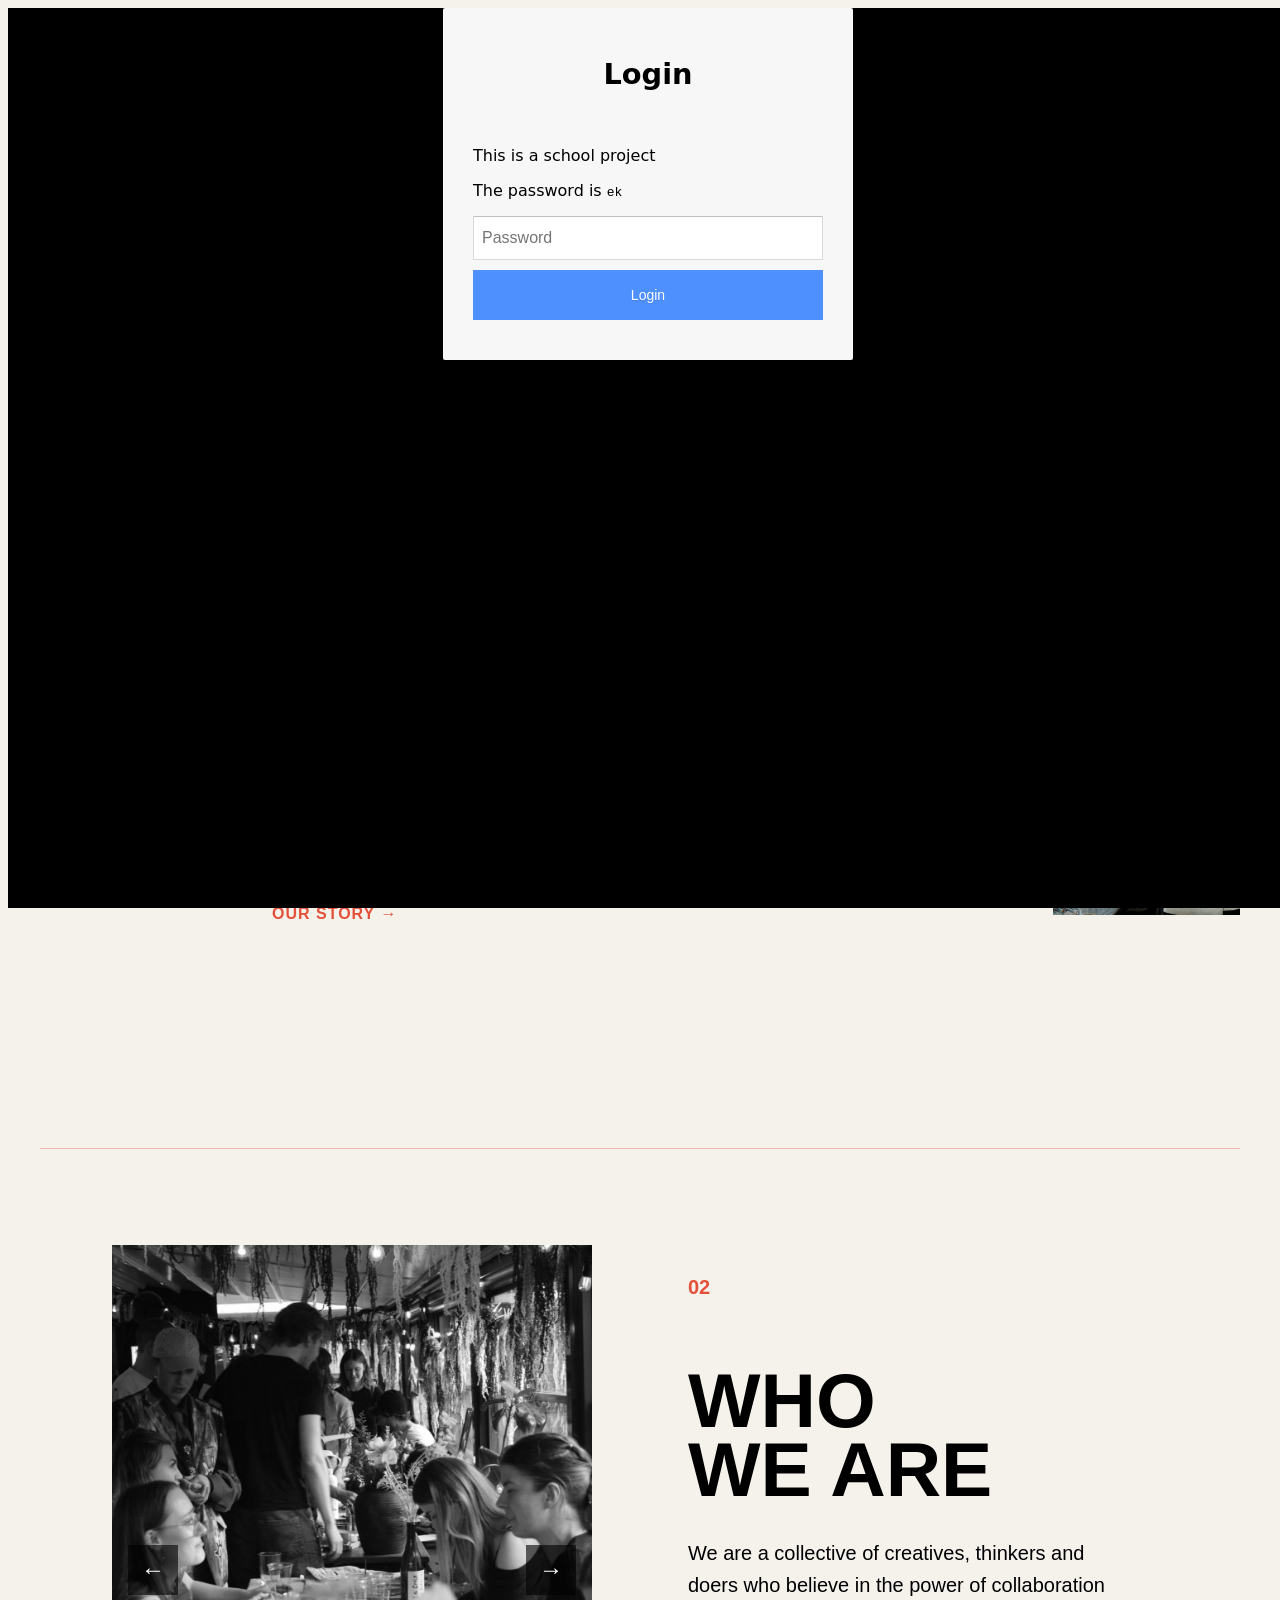
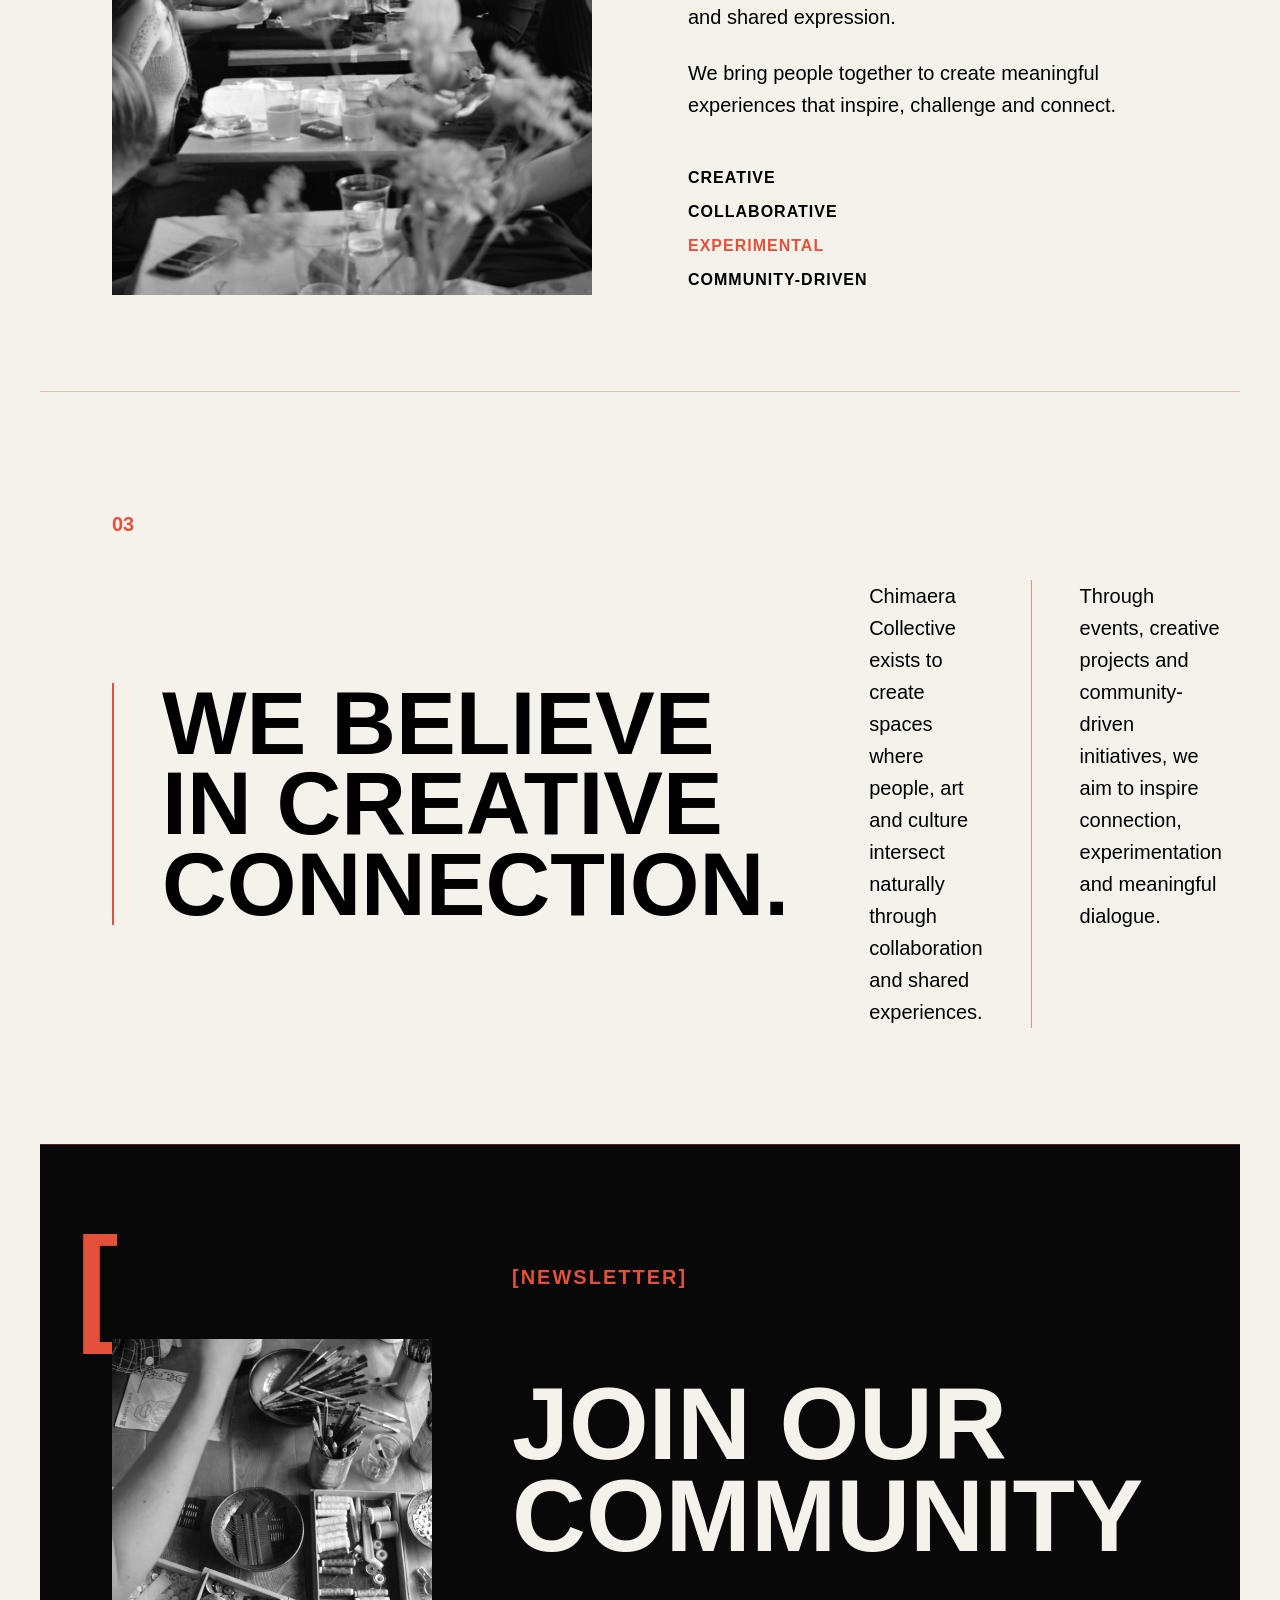
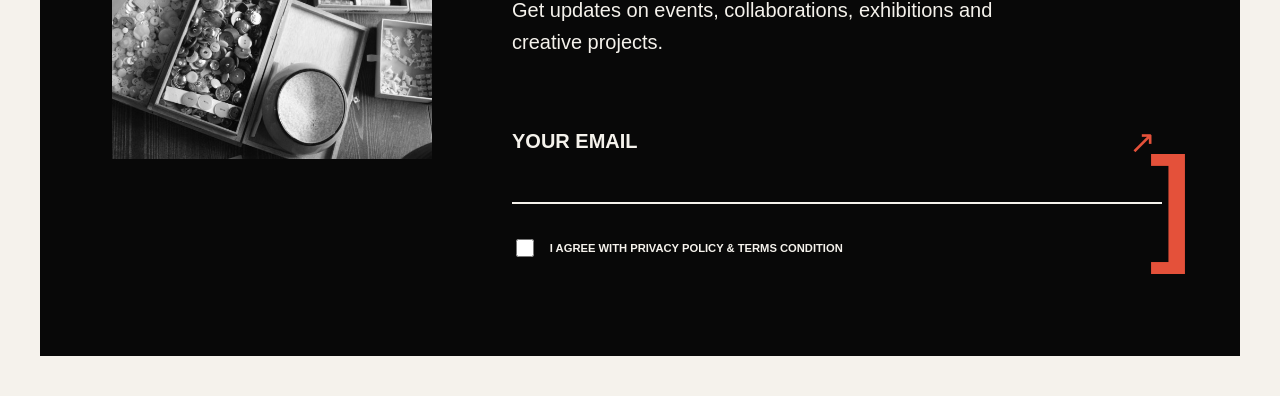
==== about.html @ 0afea66c "Upload 1 - fonts / images / stylingS" ====
<!DOCTYPE html>
<html lang="da">

<head>
    <meta charset="utf-8">
    <meta name="viewport" content="width=device-width, initial-scale=1.0">
    <meta name="robots" content="noindex, nofollow">

    <title>Om os | Chimaera</title>

    <link rel="stylesheet" href="styles/custom.css">
    <link rel="stylesheet" href="styles/about.css">

    <script src="javascript/login.js" defer></script>
    <script src="javascript/about.js" defer></script>
</head>

<body>

    <header class="site-header">
        <a href="index.html" class="site-header_logo">chimaera</a>

        <nav class="site-header_nav">
            <a href="index.html">Events</a>
            <a href="about.html" class="active">About</a>
            <a href="gallery.html">Gallery</a>
            <a href="contact.html">Contact</a>
        </nav>

        <a href="#community" class="site-header_button">Join us →</a>
    </header>

    <main>

        <section class="about-hero">

            <div class="about-hero_side-text">
                CHIMAERA COLLECTIVE
            </div>

            <div class="about-hero_content">

                <p class="section-number">01</p>

                <div class="about-hero_text">

                    <h1>
                        WE CREATE <br>
                        EXPERIENCES, <br>
                        <span>NOT JUST EVENTS.</span>
                    </h1>

                    <p>
                        Chimaera Collective is a Copenhagen-based creative collective exploring
                        the intersection of art, culture and community.
                    </p>

                    <a href="#story" class="about-hero_link">
                        OUR STORY <span>→</span>
                    </a>

                </div>

                <div class="about-hero_images">

                    <img src="images/Chimaera1.jpg" alt="Creative event" class="about-hero_main-img">

                    <img src="images/Chimaera3.jpg" alt="Event details" class="about-hero_small-img">

                </div>

            </div>

        </section>

        <section class="about-info">

            <div class="about-info_carousel-wrapper">

                <button class="carousel-btn prev">←</button>

                <div class="about-info_carousel">

                    <img src="images/Chimaera2.jpg" alt="Chimaera image">
                    <img src="images/Chimaera3.jpg" alt="Chimaera image">
                    <img src="images/Chimaera4.jpg" alt="Chimaera image">

                </div>

                <button class="carousel-btn next">→</button>

            </div>

            <div class="about-info_content">

                <p class="section-number">02</p>

                <h2>
                    WHO <br>
                    WE ARE
                </h2>

                <p>
                    We are a collective of creatives, thinkers and doers who believe in
                    the power of collaboration and shared expression.
                </p>

                <p>
                    We bring people together to create meaningful experiences that inspire,
                    challenge and connect.
                </p>

                <div class="about-info_keywords">
                    <span>CREATIVE</span>
                    <span>COLLABORATIVE</span>
                    <span class="keyword-red">EXPERIMENTAL</span>
                    <span>COMMUNITY-DRIVEN</span>
                </div>

            </div>

        </section>

        <section class="vision">

            <p class="section-number">03</p>

            <div class="vision_content">

                <h2>
                    WE BELIEVE <br>
                    IN CREATIVE <br>
                    CONNECTION.
                </h2>

                <div class="vision_text">

                    <p>
                        Chimaera Collective exists to create spaces where people, art and
                        culture intersect naturally through collaboration and shared
                        experiences.
                    </p>

                    <p>
                        Through events, creative projects and community-driven initiatives,
                        we aim to inspire connection, experimentation and meaningful dialogue.
                    </p>

                </div>

            </div>

        </section>

        <section class="community" id="community">

            <div class="community_bracket community_bracket-left">[</div>
            <div class="community_bracket community_bracket-right">]</div>

            <div class="community_image">
                <img src="images/Chimaera4.jpg" alt="Chimaera community event">
            </div>

            <div class="community_content">

                <p class="community_label">[NEWSLETTER]</p>

                <h2>
                    JOIN OUR <br>
                    COMMUNITY
                </h2>

                <p>
                    Get updates on events, collaborations, exhibitions and creative projects.
                </p>

                <form class="community_form">
                    <div class="community_input-row">
                        <label for="email">YOUR EMAIL</label>
                        <button type="submit">↗</button>
                    </div>

                    <input type="email" id="email" name="email">

                    <div class="community_checkbox">
                        <input type="checkbox" id="terms">
                        <label for="terms">
                            I agree with privacy policy & terms condition
                        </label>
                    </div>
                </form>

            </div>

        </section>

    </main>

</body>

</html>
---- styles/custom.css ----
:root {
  /* Background */
  --color-bg: #f5f2ec;

  /* Header / footer */
  --color-head-bg: #f5f2ec;

  /* Menu */
  --color-menu-bg: #000000;

  /* Link text */
  --color-link-bg: #000000;
  --color-link-hover: #e4513a;
  --color-link-active: #8c2f2f;

  /* Header font størrelser */
  --font-h1-size: 42px;
  --font-h2-size: 28px;
  --font-h3-size: 28px;

  /* Header font farver */
  --color-h1-bg: #000000;
  --color-h2-bg: #3858a4;
  --color-h3-bg: #e4513a;

  /* Text */
  --color-text: #000000;

  /* Text størrelse */
  --font-text-size: 20px;

  /* Fonts */
  --font-family-headings: "Montserrat", ui-sans-serif, sans-serif;
  --font-family-text: "Geist", ui-sans-serif, sans-serif;

  /* CTA */
  --color-cta1: #f5f2ec;
  --color-cta1-hover: #000000;
  --color-cta2: #e4513a;
  --color-cta2-hover: #8c2f2f;
}
---- styles/about.css ----
/* ========================= FARVER OG FONTE ========================= */

body {
  background: var(--color-bg);
  color: var(--color-text);
  font-family: var(--font-family-text);
}

main {
  padding: 2rem;
}

section {
  padding: 6rem 6%;
  border-top: 1px solid rgba(228, 81, 58, 0.35);
}

h1,
h2 {
  font-family: var(--font-family-headings);
  color: var(--color-h1-bg);
  line-height: 0.9;
}

p {
  font-size: var(--font-text-size);
  line-height: 1.6;
}

img {
  width: 100%;
  object-fit: cover;
  filter: grayscale(100%);
}

a {
  color: var(--color-link-bg);
  transition: 0.3s;
}

a:hover {
  color: var(--color-link-hover);
}

.section-number,
.keyword-red {
  color: var(--color-h3-bg);
  font-weight: 700;
}

/* ========================= HEADER / MENU ========================= */

.site-header {
  display: flex;
  justify-content: space-between;
  align-items: center;
  padding: 2rem 8%;
  background: var(--color-bg);
  font-family: var(--font-family-headings);
  text-transform: uppercase;
  font-size: 0.75rem;
  font-weight: 700;
  letter-spacing: 1px;
}

.site-header a {
  text-decoration: none;
}

.site-header_logo {
  font-size: 1.8rem;
  text-transform: lowercase;
  letter-spacing: -1px;
}

.site-header_nav {
  display: flex;
  gap: 3rem;
}

.site-header_nav .active {
  color: var(--color-h3-bg);
}

.site-header_button {
  border: 1px solid var(--color-text);
  padding: 0.8rem 1.4rem;
}

.site-header_button:hover {
  background: var(--color-text);
  color: var(--color-bg);
}

/* ========================= HERO SECTION  ========================= */

.about-hero {
  position: relative;
  min-height: 90vh;
  border-top: none;
  overflow: hidden;
}

.about-hero_content {
  display: grid;
  grid-template-columns: 80px 1fr 1.2fr;
  gap: 5rem;
  align-items: center;
}

.about-hero_side-text {
  position: absolute;
  left: -1.5rem;
  top: 50%;
  transform: rotate(-90deg);
  font-size: 0.7rem;
  letter-spacing: 3px;
  font-weight: 700;
}

.about-hero h1 {
  font-size: clamp(4rem, 8vw, 8rem);
  margin-bottom: 3rem;
}

.about-hero h1 span {
  font-family: serif;
  font-style: italic;
  font-weight: 400;
}

.about-hero_text p {
  max-width: 30ch;
  margin-bottom: 2rem;
}

.about-hero_link {
  color: var(--color-h3-bg);
  text-decoration: none;
  font-weight: 700;
  letter-spacing: 1px;
}

.about-hero_images {
  position: relative;
}

.about-hero_main-img {
  height: 550px;
}

.about-hero_small-img {
  position: absolute;
  left: -4rem;
  bottom: -4rem;
  width: 450px;
  height: 260px;
  border: 8px solid var(--color-bg);
  filter: none;
}

/* ========================= WHO WE ARE SECTION ========================= */

.about-info {
  display: grid;
  grid-template-columns: 1fr 1fr;
  gap: 6rem;
  align-items: center;
}

.about-info_carousel-wrapper {
  position: relative;
  overflow: hidden;
}

.about-info_carousel {
  display: flex;
  transition: transform 0.5s ease;
}

.about-info_carousel img {
  min-width: 100%;
  height: 650px;
  object-fit: cover;
}

.carousel-btn {
  position: absolute;
  top: 50%;
  transform: translateY(-50%);
  background: rgba(0, 0, 0, 0.6);
  color: white;
  border: none;
  width: 50px;
  height: 50px;
  cursor: pointer;
  font-size: 1.5rem;
  z-index: 10;
}

.prev {
  left: 1rem;
}

.next {
  right: 1rem;
}

.about-info h2 {
  font-size: clamp(3rem, 6vw, 6rem);
  margin-bottom: 2rem;
}

.about-info_content p {
  max-width: 40ch;
  margin-bottom: 1.5rem;
}

.about-info_keywords {
  display: flex;
  flex-direction: column;
  gap: 1rem;
  margin-top: 3rem;
  font-family: var(--font-family-headings);
  font-weight: 700;
  letter-spacing: 1px;
}

/* ========================= VISION SECTION ========================= */

.vision_content {
  display: grid;
  grid-template-columns: 1.1fr 1fr;
  gap: 5rem;
  align-items: center;
}

.vision h2 {
  font-size: clamp(4rem, 7vw, 7rem);
  border-left: 2px solid var(--color-h3-bg);
  padding-left: 3rem;
}

.vision_text {
  display: grid;
  grid-template-columns: 1fr 1fr;
  gap: 3rem;
}

.vision_text p {
  max-width: 28ch;
}

.vision_text p:last-child {
  border-left: 1px solid rgba(228, 81, 58, 0.6);
  padding-left: 3rem;
}

/* =========================  COMMUNITY SECTION ========================= */

.community {
  position: relative;
  display: grid;
  grid-template-columns: 320px 1fr;
  gap: 5rem;
  align-items: center;
  background: #080808;
  color: var(--color-bg);
}

.community h2,
.community p,
.community label {
  color: var(--color-bg);
}

.community_image img {
  height: 420px;
}

.community_label {
  color: var(--color-h3-bg) !important;
  font-family: var(--font-family-headings);
  font-weight: 700;
  letter-spacing: 2px;
  margin-bottom: 2rem;
}

.community h2 {
  font-size: clamp(4rem, 8vw, 8rem);
  margin-bottom: 2rem;
}

.community_content > p {
  max-width: 46ch;
  margin-bottom: 4rem;
}

.community_form {
  max-width: 650px;
}

.community_input-row {
  display: flex;
  justify-content: space-between;
  align-items: center;
  font-family: var(--font-family-headings);
  font-size: var(--font-text-size);
  font-weight: 700;
}

.community button {
  background: none;
  border: none;
  color: var(--color-h3-bg);
  font-size: 2rem;
  cursor: pointer;
}

.community input[type="email"] {
  width: 100%;
  padding: 0.8rem 0;
  margin-bottom: 2rem;
  background: transparent;
  border: none;
  border-bottom: 2px solid var(--color-bg);
  color: var(--color-bg);
}

.community_checkbox {
  display: flex;
  gap: 0.8rem;
  align-items: center;
  font-size: 0.7rem;
  font-weight: 700;
  text-transform: uppercase;
}

.community_checkbox input {
  width: 18px;
  height: 18px;
  accent-color: var(--color-h3-bg);
}

.community_bracket {
  position: absolute;
  color: var(--color-h3-bg);
  font-family: var(--font-family-headings);
  font-size: 8rem;
  font-weight: 700;
}

.community_bracket-left {
  left: 3%;
  top: 4rem;
}

.community_bracket-right {
  right: 4%;
  bottom: 5rem;
}
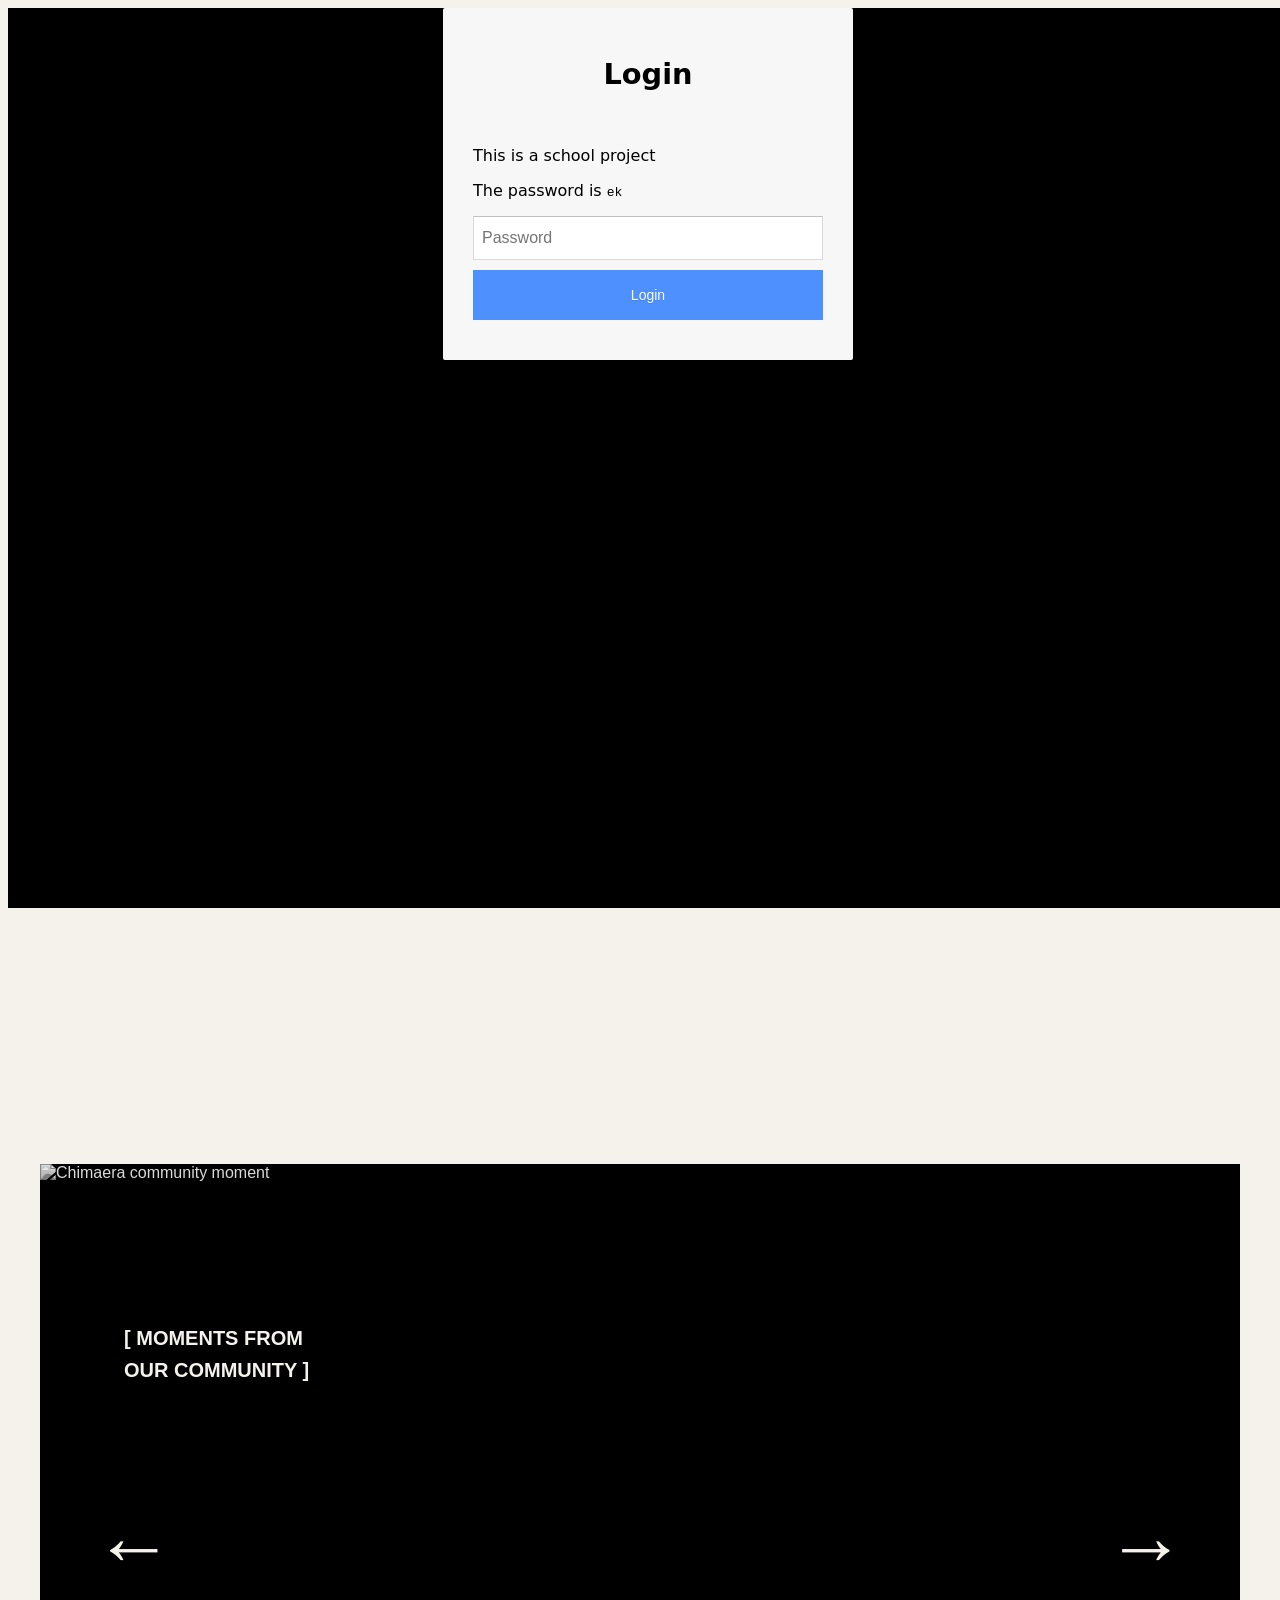
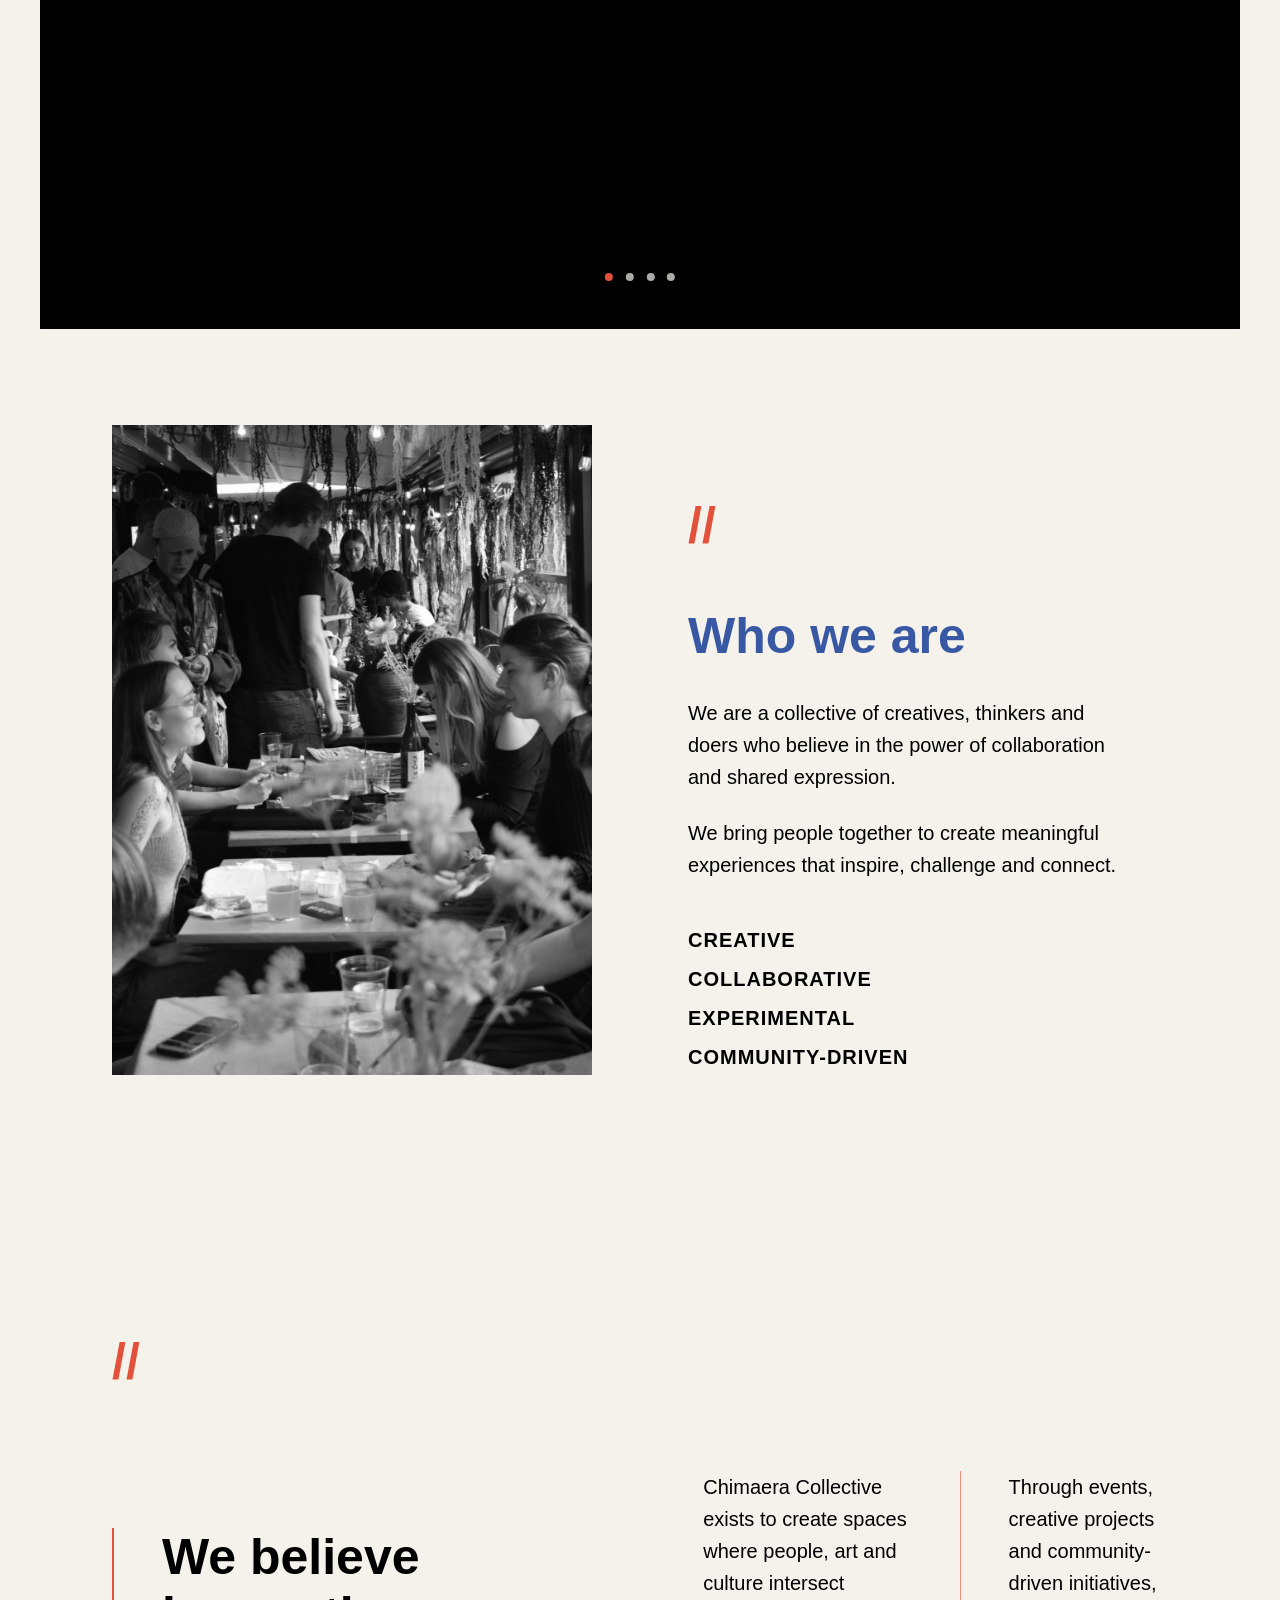
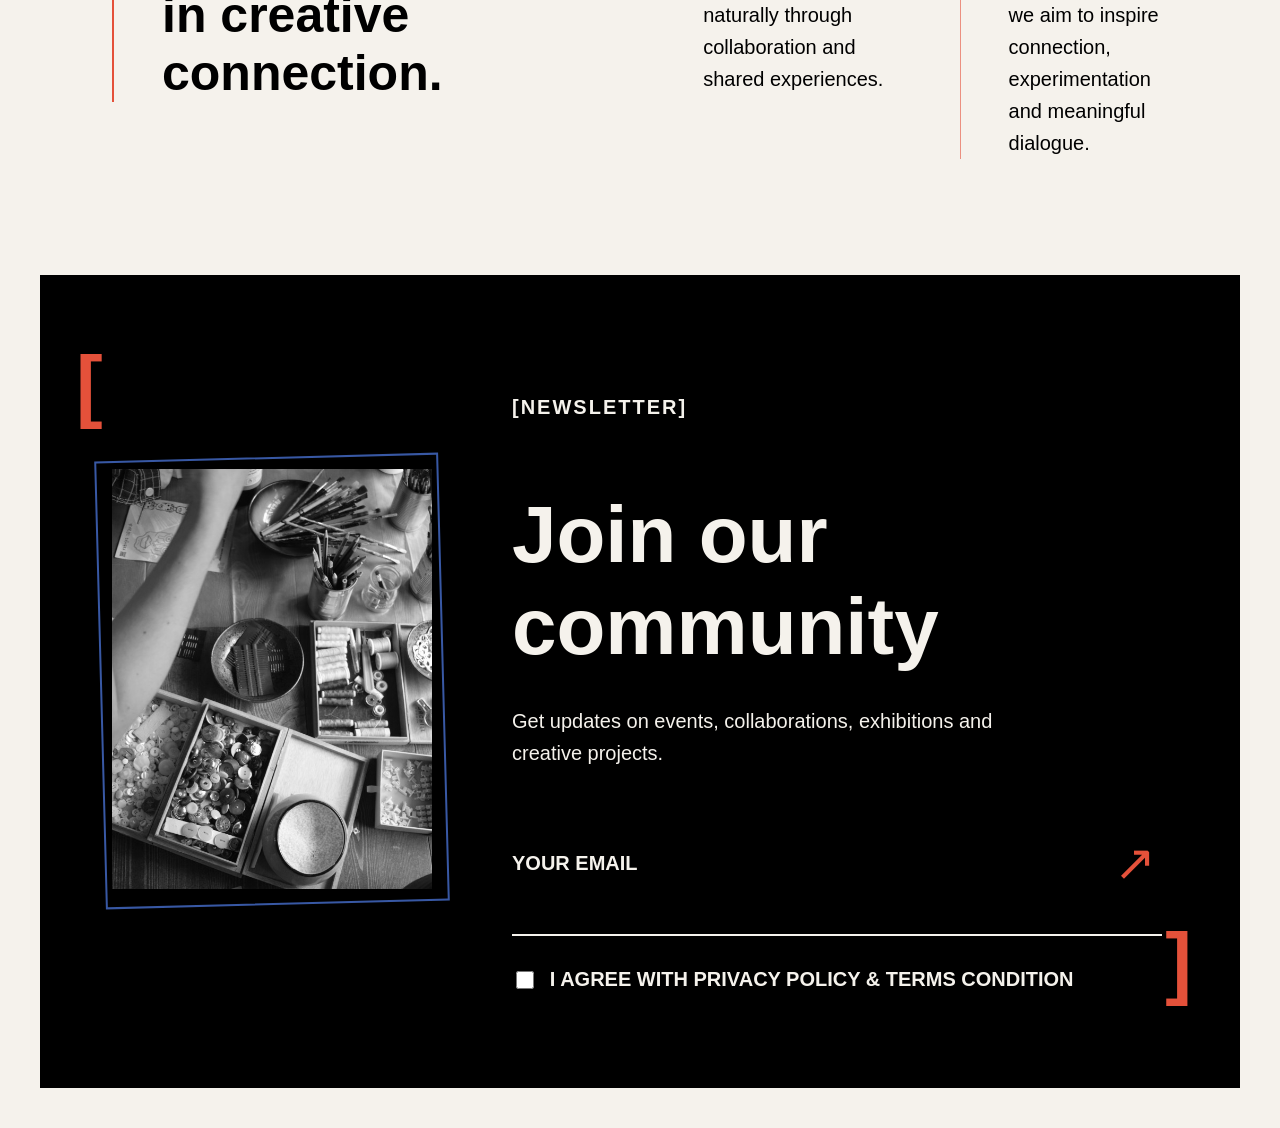
==== commit 4d7c7411: "Upload images and css" ====
--- a/about.html
+++ b/about.html
@@ -22,25 +22,20 @@
 
         <nav class="site-header_nav">
             <a href="index.html">Events</a>
-            <a href="about.html" class="active">About</a>
+            <a href="about.html">About</a>
             <a href="gallery.html">Gallery</a>
             <a href="contact.html">Contact</a>
         </nav>
 
-        <a href="#community" class="site-header_button">Join us →</a>
     </header>
 
     <main>
 
         <section class="about-hero">
 
-            <div class="about-hero_side-text">
-                CHIMAERA COLLECTIVE
-            </div>
-
             <div class="about-hero_content">
 
-                <p class="section-number">01</p>
+                <p class="section-symbol">//</p>
 
                 <div class="about-hero_text">
 
@@ -73,31 +68,55 @@
 
         </section>
 
+        <!-- FULL PAGE CAROUSEL -->
+
+        <section class="full-carousel">
+
+            <div class="full-carousel_text">
+                <p>[ MOMENTS FROM <br> OUR COMMUNITY ]</p>
+            </div>
+
+            <button class="carousel-btn prev">←</button>
+
+            <div class="full-carousel_track">
+
+                <img src="images/Chimaera5.jpg" alt="Chimaera community moment">
+
+                <img src="images/Chimaera6.jpg" alt="Chimaera community moment">
+
+                <img src="images/Chimaera7.jpg" alt="Chimaera community moment">
+
+                <img src="images/Chimaera8.jpg" alt="Chimaera community moment">
+
+            </div>
+
+            <button class="carousel-btn next">→</button>
+
+            <div class="carousel-dots">
+                <span class="active-dot"></span>
+                <span></span>
+                <span></span>
+                <span></span>
+            </div>
+
+        </section>
+
+        <!-- WHO WE ARE -->
+
         <section class="about-info">
 
-            <div class="about-info_carousel-wrapper">
-
-                <button class="carousel-btn prev">←</button>
-
-                <div class="about-info_carousel">
-
-                    <img src="images/Chimaera2.jpg" alt="Chimaera image">
-                    <img src="images/Chimaera3.jpg" alt="Chimaera image">
-                    <img src="images/Chimaera4.jpg" alt="Chimaera image">
-
-                </div>
-
-                <button class="carousel-btn next">→</button>
+            <div class="about-info_image">
+
+                <img src="images/Chimaera2.jpg" alt="Community dinner">
 
             </div>
 
             <div class="about-info_content">
 
-                <p class="section-number">02</p>
+                <p class="section-symbol">//</p>
 
                 <h2>
-                    WHO <br>
-                    WE ARE
+                    Who we are
                 </h2>
 
                 <p>
@@ -113,24 +132,23 @@
                 <div class="about-info_keywords">
                     <span>CREATIVE</span>
                     <span>COLLABORATIVE</span>
-                    <span class="keyword-red">EXPERIMENTAL</span>
+                    <span>EXPERIMENTAL</span>
                     <span>COMMUNITY-DRIVEN</span>
                 </div>
 
             </div>
 
         </section>
-
         <section class="vision">
 
-            <p class="section-number">03</p>
+            <p class="section-symbol">//</p>
 
             <div class="vision_content">
 
                 <h2>
-                    WE BELIEVE <br>
-                    IN CREATIVE <br>
-                    CONNECTION.
+                    We believe<br>
+                    in creative <br>
+                    connection.
                 </h2>
 
                 <div class="vision_text">
@@ -166,8 +184,8 @@
                 <p class="community_label">[NEWSLETTER]</p>
 
                 <h2>
-                    JOIN OUR <br>
-                    COMMUNITY
+                    Join our <br>
+                    community
                 </h2>
 
                 <p>
--- a/styles/custom.css
+++ b/styles/custom.css
@@ -14,9 +14,9 @@
   --color-link-active: #8c2f2f;
 
   /* Header font størrelser */
-  --font-h1-size: 42px;
-  --font-h2-size: 28px;
-  --font-h3-size: 28px;
+  --font-h1-size: 80px;
+  --font-h2-size: 50px;
+  --font-h3-size: 50px;
 
   /* Header font farver */
   --color-h1-bg: #000000;
--- a/styles/about.css
+++ b/styles/about.css
@@ -12,14 +12,21 @@
 
 section {
   padding: 6rem 6%;
-  border-top: 1px solid rgba(228, 81, 58, 0.35);
-}
-
-h1,
-h2 {
+  position: relative;
+  border-top: none;
+}
+
+h1 {
   font-family: var(--font-family-headings);
   color: var(--color-h1-bg);
   line-height: 0.9;
+  font-size: var(--font-h1-size);
+}
+
+h2 {
+  font-family: var(--font-family-headings);
+  color: var(--color-h1-bg);
+  font-size: var(--font-h2-size);
 }
 
 p {
@@ -42,10 +49,10 @@
   color: var(--color-link-hover);
 }
 
-.section-number,
-.keyword-red {
+.section-symbol {
   color: var(--color-h3-bg);
-  font-weight: 700;
+  font-weight: 800;
+  font-size: var(--font-h3-size);
 }
 
 /* ========================= HEADER / MENU ========================= */
@@ -58,7 +65,7 @@
   background: var(--color-bg);
   font-family: var(--font-family-headings);
   text-transform: uppercase;
-  font-size: 0.75rem;
+  font-size: var(--font-text-size);
   font-weight: 700;
   letter-spacing: 1px;
 }
@@ -68,7 +75,7 @@
 }
 
 .site-header_logo {
-  font-size: 1.8rem;
+  font-size: var(--font-h2-size);
   text-transform: lowercase;
   letter-spacing: -1px;
 }
@@ -76,15 +83,12 @@
 .site-header_nav {
   display: flex;
   gap: 3rem;
-}
-
-.site-header_nav .active {
-  color: var(--color-h3-bg);
 }
 
 .site-header_button {
   border: 1px solid var(--color-text);
   padding: 0.8rem 1.4rem;
+  transition: all 0.2s ease;
 }
 
 .site-header_button:hover {
@@ -92,13 +96,16 @@
   color: var(--color-bg);
 }
 
-/* ========================= HERO SECTION  ========================= */
+/* ========================= HERO SECTION ========================= */
 
 .about-hero {
   position: relative;
   min-height: 90vh;
-  border-top: none;
   overflow: hidden;
+}
+
+.about-hero::before {
+  display: none;
 }
 
 .about-hero_content {
@@ -108,18 +115,8 @@
   align-items: center;
 }
 
-.about-hero_side-text {
-  position: absolute;
-  left: -1.5rem;
-  top: 50%;
-  transform: rotate(-90deg);
-  font-size: 0.7rem;
-  letter-spacing: 3px;
-  font-weight: 700;
-}
-
 .about-hero h1 {
-  font-size: clamp(4rem, 8vw, 8rem);
+  font-size: var(--font-h1-size);
   margin-bottom: 3rem;
 }
 
@@ -139,6 +136,12 @@
   text-decoration: none;
   font-weight: 700;
   letter-spacing: 1px;
+  display: inline-block;
+  transition: all 0.2s ease;
+}
+
+.about-hero_link:hover {
+  color: var(--color-link-bg);
 }
 
 .about-hero_images {
@@ -159,6 +162,104 @@
   filter: none;
 }
 
+.about-hero_images::after {
+  content: "";
+  position: absolute;
+  inset: -12px;
+  border: 2px solid var(--color-h2-bg);
+  transform: rotate(-1.5deg);
+  pointer-events: none;
+  z-index: 10;
+}
+
+/* ========================= FULL PAGE CAROUSEL ========================= */
+
+.full-carousel {
+  position: relative;
+  height: 85vh;
+  padding: 0;
+  overflow: hidden;
+  background: var(--color-link-bg);
+  color: var(--color-bg);
+}
+
+.full-carousel::before {
+  display: none;
+}
+
+.full-carousel_track {
+  display: flex;
+  height: 100%;
+  transition: transform 0.6s ease;
+}
+
+.full-carousel_track img {
+  min-width: 100%;
+  height: 100%;
+  object-fit: cover;
+  filter: grayscale(100%) brightness(0.85) contrast(1.15);
+}
+
+.full-carousel_text {
+  position: absolute;
+  top: 18%;
+  left: 7%;
+  z-index: 5;
+  font-family: var(--font-family-headings);
+  font-size: var(--font-h2-size);
+  font-weight: 700;
+  line-height: 1.5;
+  color: var(--color-bg);
+}
+
+.carousel-btn {
+  position: absolute;
+  top: 50%;
+  transform: translateY(-50%);
+  background: transparent;
+  color: var(--color-bg);
+  border: none;
+  cursor: pointer;
+  font-size: var(--font-h1-size);
+  z-index: 10;
+  transition: transform 0.2s ease;
+}
+
+.carousel-btn:hover {
+  transform: translateY(-50%) scale(1.1);
+}
+
+.prev {
+  left: 3rem;
+}
+
+.next {
+  right: 3rem;
+}
+
+.carousel-dots {
+  position: absolute;
+  bottom: 3rem;
+  left: 50%;
+  transform: translateX(-50%);
+  display: flex;
+  gap: 0.8rem;
+  z-index: 10;
+}
+
+.carousel-dots span {
+  width: 8px;
+  height: 8px;
+  border-radius: 50%;
+  background: var(--color-bg);
+  opacity: 0.7;
+}
+
+.carousel-dots .active-dot {
+  background: var(--color-h3-bg);
+  opacity: 1;
+}
+
 /* ========================= WHO WE ARE SECTION ========================= */
 
 .about-info {
@@ -168,46 +269,18 @@
   align-items: center;
 }
 
-.about-info_carousel-wrapper {
-  position: relative;
-  overflow: hidden;
-}
-
-.about-info_carousel {
-  display: flex;
-  transition: transform 0.5s ease;
-}
-
-.about-info_carousel img {
-  min-width: 100%;
+.about-info_image {
+  position: relative;
+}
+
+.about-info_image img {
   height: 650px;
   object-fit: cover;
 }
 
-.carousel-btn {
-  position: absolute;
-  top: 50%;
-  transform: translateY(-50%);
-  background: rgba(0, 0, 0, 0.6);
-  color: white;
-  border: none;
-  width: 50px;
-  height: 50px;
-  cursor: pointer;
-  font-size: 1.5rem;
-  z-index: 10;
-}
-
-.prev {
-  left: 1rem;
-}
-
-.next {
-  right: 1rem;
-}
-
 .about-info h2 {
-  font-size: clamp(3rem, 6vw, 6rem);
+  font-size: var(--font-h2-size);
+  color: var(--color-h2-bg);
   margin-bottom: 2rem;
 }
 
@@ -222,6 +295,7 @@
   gap: 1rem;
   margin-top: 3rem;
   font-family: var(--font-family-headings);
+  font-size: var(--font-text-size);
   font-weight: 700;
   letter-spacing: 1px;
 }
@@ -236,7 +310,7 @@
 }
 
 .vision h2 {
-  font-size: clamp(4rem, 7vw, 7rem);
+  font-size: var(--font-h2-size);
   border-left: 2px solid var(--color-h3-bg);
   padding-left: 3rem;
 }
@@ -256,7 +330,7 @@
   padding-left: 3rem;
 }
 
-/* =========================  COMMUNITY SECTION ========================= */
+/* ========================= COMMUNITY SECTION ========================= */
 
 .community {
   position: relative;
@@ -264,7 +338,7 @@
   grid-template-columns: 320px 1fr;
   gap: 5rem;
   align-items: center;
-  background: #080808;
+  background: var(--color-link-bg);
   color: var(--color-bg);
 }
 
@@ -274,20 +348,35 @@
   color: var(--color-bg);
 }
 
+.community_image {
+  position: relative;
+}
+
 .community_image img {
   height: 420px;
 }
 
+.community_image::after {
+  content: "";
+  position: absolute;
+  inset: -12px;
+  border: 2px solid var(--color-h2-bg);
+  transform: rotate(-1.5deg);
+  pointer-events: none;
+  z-index: 10;
+}
+
 .community_label {
-  color: var(--color-h3-bg) !important;
-  font-family: var(--font-family-headings);
+  color: var(--color-h3-bg);
+  font-family: var(--font-family-headings);
+  font-size: var(--font-text-size);
   font-weight: 700;
   letter-spacing: 2px;
   margin-bottom: 2rem;
 }
 
 .community h2 {
-  font-size: clamp(4rem, 8vw, 8rem);
+  font-size: var(--font-h1-size);
   margin-bottom: 2rem;
 }
 
@@ -313,7 +402,7 @@
   background: none;
   border: none;
   color: var(--color-h3-bg);
-  font-size: 2rem;
+  font-size: var(--font-h2-size);
   cursor: pointer;
 }
 
@@ -331,7 +420,7 @@
   display: flex;
   gap: 0.8rem;
   align-items: center;
-  font-size: 0.7rem;
+  font-size: var(--font-text-size);
   font-weight: 700;
   text-transform: uppercase;
 }
@@ -346,7 +435,7 @@
   position: absolute;
   color: var(--color-h3-bg);
   font-family: var(--font-family-headings);
-  font-size: 8rem;
+  font-size: var(--font-h1-size);
   font-weight: 700;
 }
 
@@ -359,3 +448,42 @@
   right: 4%;
   bottom: 5rem;
 }
+
+/* ========================= PAINT STROKE DIVIDERS ========================= */
+/*
+section::before {
+  content: "";
+  position: absolute;
+  top: 0;
+  left: 6%;
+  width: 88%;
+  height: 14px;
+
+  background: linear-gradient(
+    90deg,
+    transparent 0%,
+    rgba(228, 81, 58, 0.7) 10%,
+    rgba(228, 81, 58, 1) 30%,
+    rgba(228, 81, 58, 0.8) 55%,
+    rgba(228, 81, 58, 0.4) 80%,
+    transparent 100%
+  );
+
+  filter: blur(1px);
+  opacity: 0.45;
+
+  clip-path: polygon(
+    0% 45%,
+    8% 30%,
+    18% 55%,
+    30% 35%,
+    42% 60%,
+    55% 40%,
+    68% 58%,
+    82% 35%,
+    100% 50%,
+    100% 70%,
+    0% 75%
+  );
+}
+*/
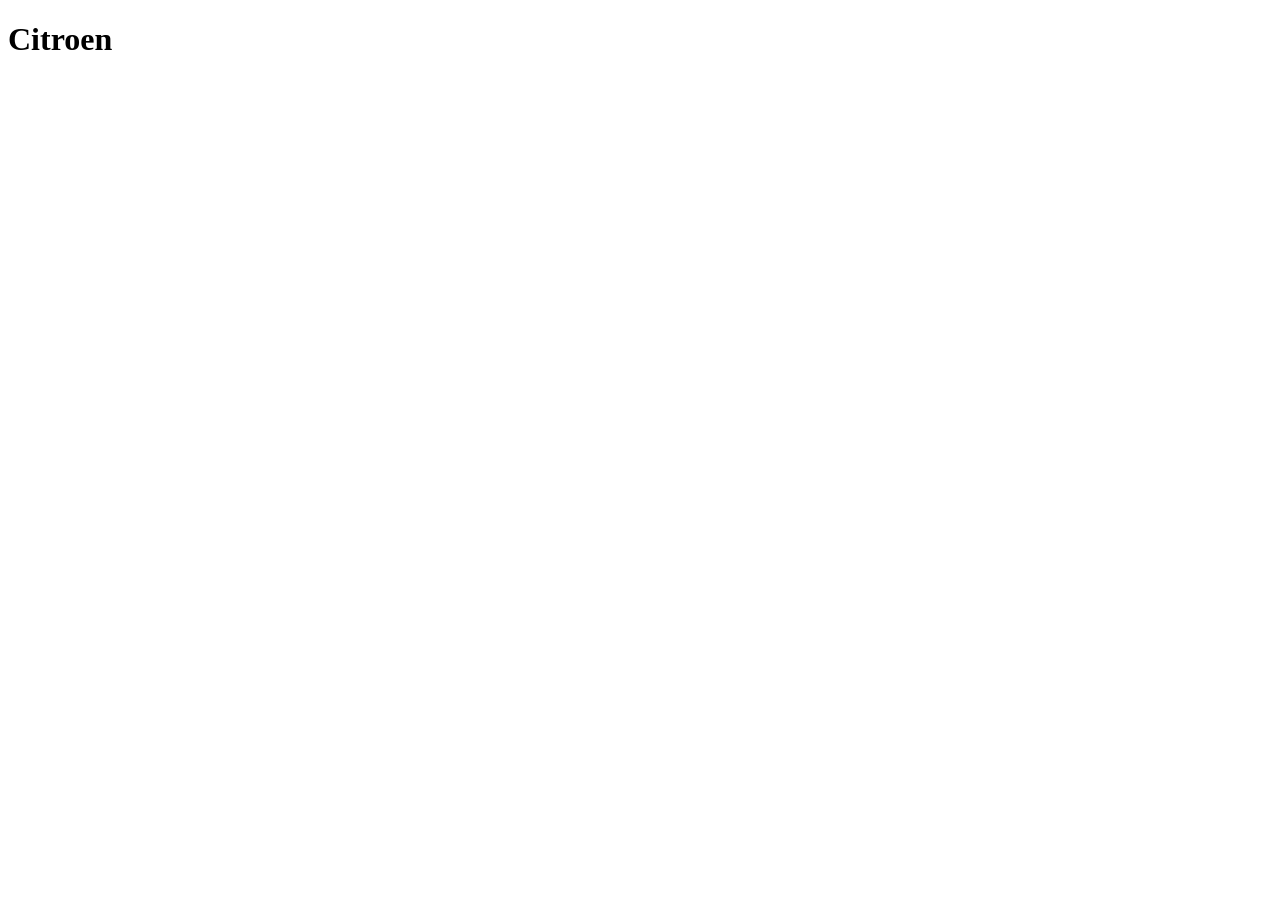
==== commit cf1a22cd: "Add initial project files including HTML structure, CSS styles, and JavaScript for login functionali" ====
--- a/about.html
+++ b/about.html
@@ -4,216 +4,15 @@
 <head>
     <meta charset="utf-8">
     <meta name="viewport" content="width=device-width, initial-scale=1.0">
-    <meta name="robots" content="noindex, nofollow">
+    <title></title>
 
-    <title>Om os | Chimaera</title>
 
-    <link rel="stylesheet" href="styles/custom.css">
-    <link rel="stylesheet" href="styles/about.css">
-
-    <script src="javascript/login.js" defer></script>
-    <script src="javascript/about.js" defer></script>
 </head>
 
 <body>
+    <h1>Citroen</h1>
 
-    <header class="site-header">
-        <a href="index.html" class="site-header_logo">chimaera</a>
-
-        <nav class="site-header_nav">
-            <a href="index.html">Events</a>
-            <a href="about.html">About</a>
-            <a href="gallery.html">Gallery</a>
-            <a href="contact.html">Contact</a>
-        </nav>
-
-    </header>
-
-    <main>
-
-        <section class="about-hero">
-
-            <div class="about-hero_content">
-
-                <p class="section-symbol">//</p>
-
-                <div class="about-hero_text">
-
-                    <h1>
-                        WE CREATE <br>
-                        EXPERIENCES, <br>
-                        <span>NOT JUST EVENTS.</span>
-                    </h1>
-
-                    <p>
-                        Chimaera Collective is a Copenhagen-based creative collective exploring
-                        the intersection of art, culture and community.
-                    </p>
-
-                    <a href="#story" class="about-hero_link">
-                        OUR STORY <span>→</span>
-                    </a>
-
-                </div>
-
-                <div class="about-hero_images">
-
-                    <img src="images/Chimaera1.jpg" alt="Creative event" class="about-hero_main-img">
-
-                    <img src="images/Chimaera3.jpg" alt="Event details" class="about-hero_small-img">
-
-                </div>
-
-            </div>
-
-        </section>
-
-        <!-- FULL PAGE CAROUSEL -->
-
-        <section class="full-carousel">
-
-            <div class="full-carousel_text">
-                <p>[ MOMENTS FROM <br> OUR COMMUNITY ]</p>
-            </div>
-
-            <button class="carousel-btn prev">←</button>
-
-            <div class="full-carousel_track">
-
-                <img src="images/Chimaera5.jpg" alt="Chimaera community moment">
-
-                <img src="images/Chimaera6.jpg" alt="Chimaera community moment">
-
-                <img src="images/Chimaera7.jpg" alt="Chimaera community moment">
-
-                <img src="images/Chimaera8.jpg" alt="Chimaera community moment">
-
-            </div>
-
-            <button class="carousel-btn next">→</button>
-
-            <div class="carousel-dots">
-                <span class="active-dot"></span>
-                <span></span>
-                <span></span>
-                <span></span>
-            </div>
-
-        </section>
-
-        <!-- WHO WE ARE -->
-
-        <section class="about-info">
-
-            <div class="about-info_image">
-
-                <img src="images/Chimaera2.jpg" alt="Community dinner">
-
-            </div>
-
-            <div class="about-info_content">
-
-                <p class="section-symbol">//</p>
-
-                <h2>
-                    Who we are
-                </h2>
-
-                <p>
-                    We are a collective of creatives, thinkers and doers who believe in
-                    the power of collaboration and shared expression.
-                </p>
-
-                <p>
-                    We bring people together to create meaningful experiences that inspire,
-                    challenge and connect.
-                </p>
-
-                <div class="about-info_keywords">
-                    <span>CREATIVE</span>
-                    <span>COLLABORATIVE</span>
-                    <span>EXPERIMENTAL</span>
-                    <span>COMMUNITY-DRIVEN</span>
-                </div>
-
-            </div>
-
-        </section>
-        <section class="vision">
-
-            <p class="section-symbol">//</p>
-
-            <div class="vision_content">
-
-                <h2>
-                    We believe<br>
-                    in creative <br>
-                    connection.
-                </h2>
-
-                <div class="vision_text">
-
-                    <p>
-                        Chimaera Collective exists to create spaces where people, art and
-                        culture intersect naturally through collaboration and shared
-                        experiences.
-                    </p>
-
-                    <p>
-                        Through events, creative projects and community-driven initiatives,
-                        we aim to inspire connection, experimentation and meaningful dialogue.
-                    </p>
-
-                </div>
-
-            </div>
-
-        </section>
-
-        <section class="community" id="community">
-
-            <div class="community_bracket community_bracket-left">[</div>
-            <div class="community_bracket community_bracket-right">]</div>
-
-            <div class="community_image">
-                <img src="images/Chimaera4.jpg" alt="Chimaera community event">
-            </div>
-
-            <div class="community_content">
-
-                <p class="community_label">[NEWSLETTER]</p>
-
-                <h2>
-                    Join our <br>
-                    community
-                </h2>
-
-                <p>
-                    Get updates on events, collaborations, exhibitions and creative projects.
-                </p>
-
-                <form class="community_form">
-                    <div class="community_input-row">
-                        <label for="email">YOUR EMAIL</label>
-                        <button type="submit">↗</button>
-                    </div>
-
-                    <input type="email" id="email" name="email">
-
-                    <div class="community_checkbox">
-                        <input type="checkbox" id="terms">
-                        <label for="terms">
-                            I agree with privacy policy & terms condition
-                        </label>
-                    </div>
-                </form>
-
-            </div>
-
-        </section>
-
-    </main>
 
 </body>
 
-</html>+</html>
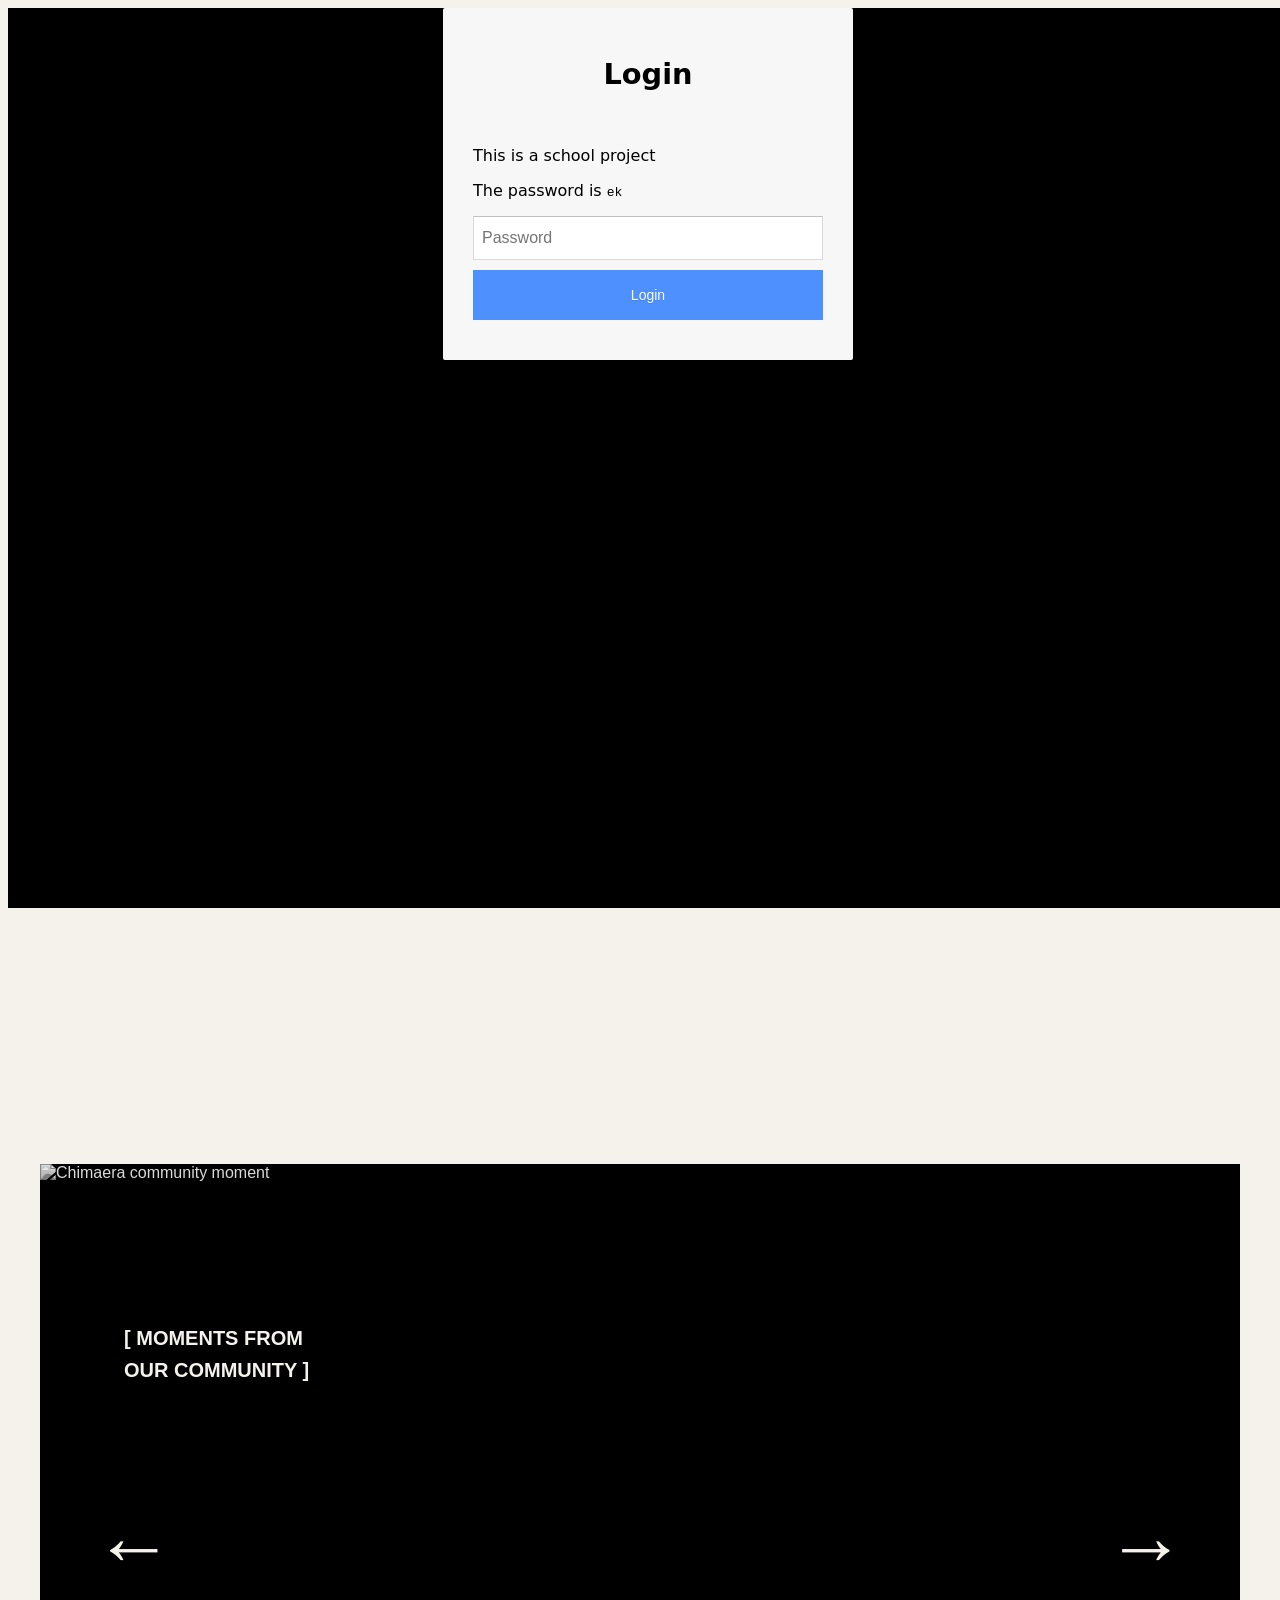
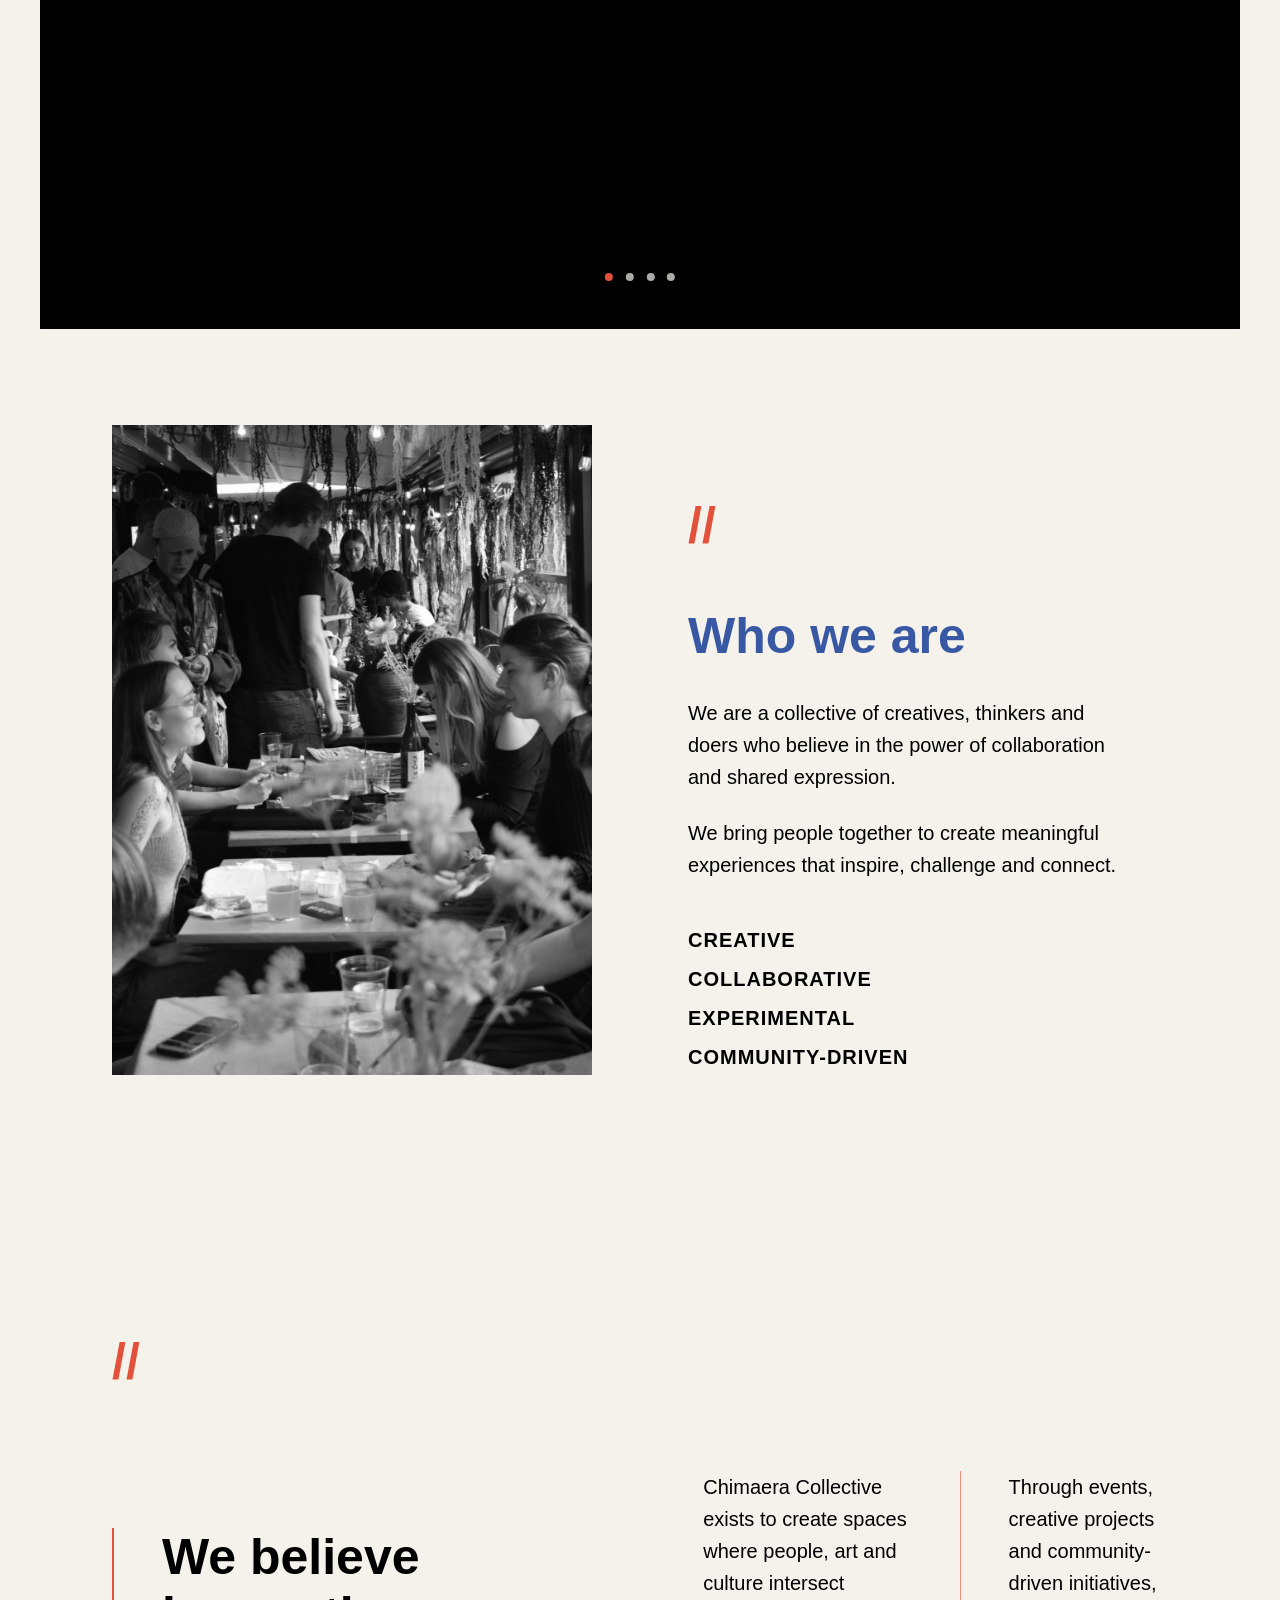
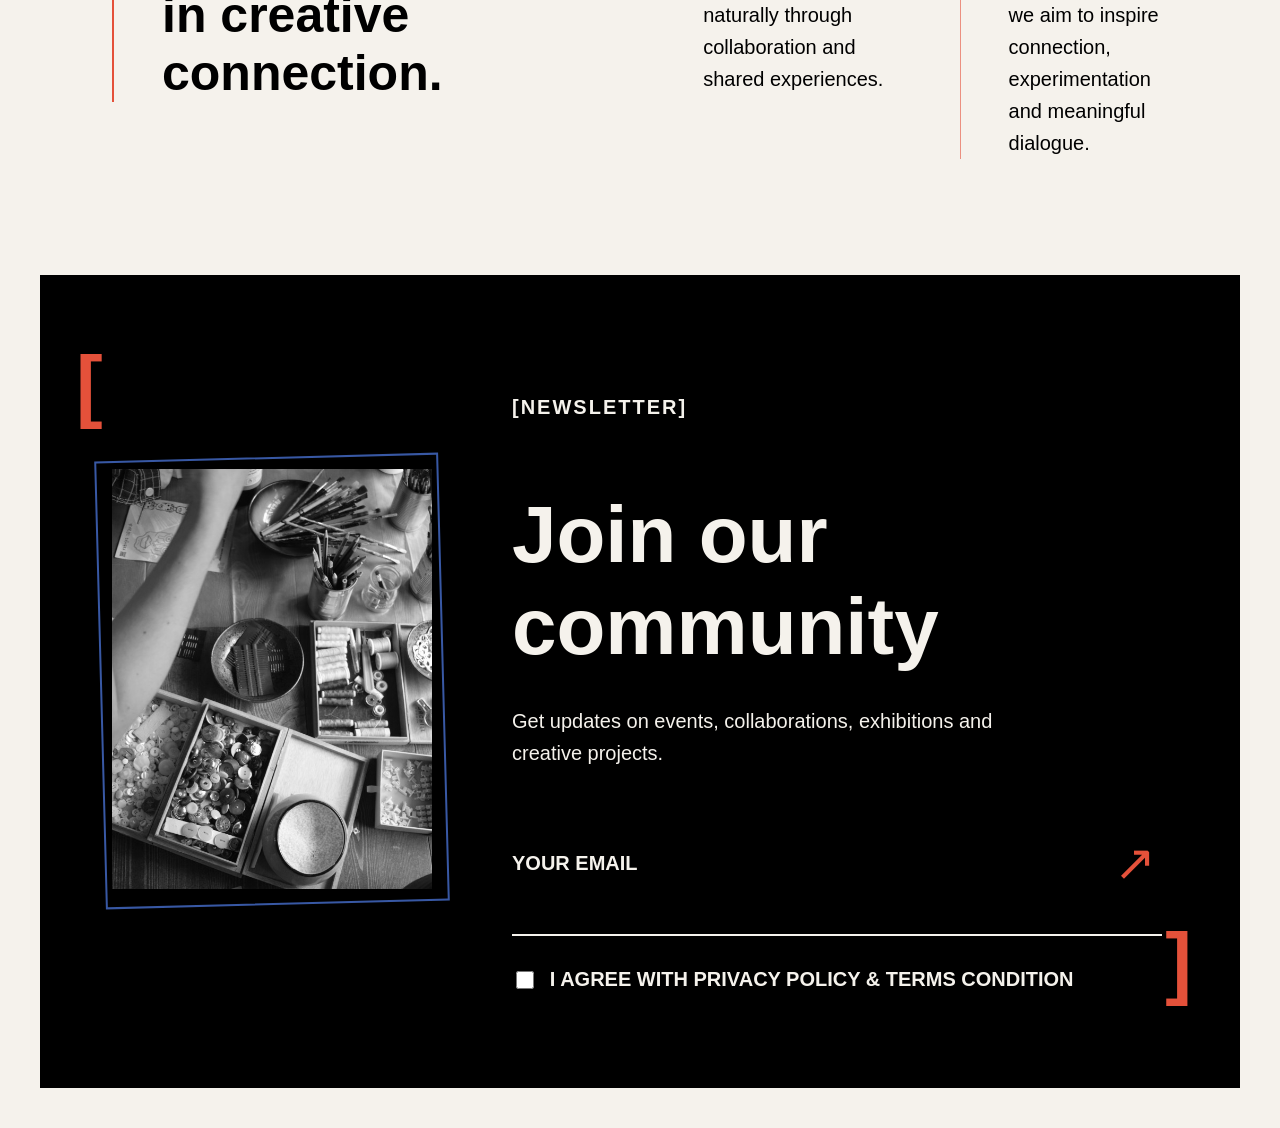
==== commit 309059e9: "Merge pull request #2 from LachlanMMD/viktoria-branch Viktoria branch" ====
--- a/about.html
+++ b/about.html
@@ -4,15 +4,216 @@
 <head>
     <meta charset="utf-8">
     <meta name="viewport" content="width=device-width, initial-scale=1.0">
-    <title></title>
-
-
+    <meta name="robots" content="noindex, nofollow">
+
+    <title>Om os | Chimaera</title>
+
+    <link rel="stylesheet" href="styles/custom.css">
+    <link rel="stylesheet" href="styles/about.css">
+
+    <script src="javascript/login.js" defer></script>
+    <script src="javascript/about.js" defer></script>
 </head>
 
 <body>
-    <h1>Citroen</h1>
-
+
+    <header class="site-header">
+        <a href="index.html" class="site-header_logo">chimaera</a>
+
+        <nav class="site-header_nav">
+            <a href="index.html">Events</a>
+            <a href="about.html">About</a>
+            <a href="gallery.html">Gallery</a>
+            <a href="contact.html">Contact</a>
+        </nav>
+
+    </header>
+
+    <main>
+
+        <section class="about-hero">
+
+            <div class="about-hero_content">
+
+                <p class="section-symbol">//</p>
+
+                <div class="about-hero_text">
+
+                    <h1>
+                        WE CREATE <br>
+                        EXPERIENCES, <br>
+                        <span>NOT JUST EVENTS.</span>
+                    </h1>
+
+                    <p>
+                        Chimaera Collective is a Copenhagen-based creative collective exploring
+                        the intersection of art, culture and community.
+                    </p>
+
+                    <a href="#story" class="about-hero_link">
+                        OUR STORY <span>→</span>
+                    </a>
+
+                </div>
+
+                <div class="about-hero_images">
+
+                    <img src="images/Chimaera1.jpg" alt="Creative event" class="about-hero_main-img">
+
+                    <img src="images/Chimaera3.jpg" alt="Event details" class="about-hero_small-img">
+
+                </div>
+
+            </div>
+
+        </section>
+
+        <!-- FULL PAGE CAROUSEL -->
+
+        <section class="full-carousel">
+
+            <div class="full-carousel_text">
+                <p>[ MOMENTS FROM <br> OUR COMMUNITY ]</p>
+            </div>
+
+            <button class="carousel-btn prev">←</button>
+
+            <div class="full-carousel_track">
+
+                <img src="images/Chimaera5.jpg" alt="Chimaera community moment">
+
+                <img src="images/Chimaera6.jpg" alt="Chimaera community moment">
+
+                <img src="images/Chimaera7.jpg" alt="Chimaera community moment">
+
+                <img src="images/Chimaera8.jpg" alt="Chimaera community moment">
+
+            </div>
+
+            <button class="carousel-btn next">→</button>
+
+            <div class="carousel-dots">
+                <span class="active-dot"></span>
+                <span></span>
+                <span></span>
+                <span></span>
+            </div>
+
+        </section>
+
+        <!-- WHO WE ARE -->
+
+        <section class="about-info">
+
+            <div class="about-info_image">
+
+                <img src="images/Chimaera2.jpg" alt="Community dinner">
+
+            </div>
+
+            <div class="about-info_content">
+
+                <p class="section-symbol">//</p>
+
+                <h2>
+                    Who we are
+                </h2>
+
+                <p>
+                    We are a collective of creatives, thinkers and doers who believe in
+                    the power of collaboration and shared expression.
+                </p>
+
+                <p>
+                    We bring people together to create meaningful experiences that inspire,
+                    challenge and connect.
+                </p>
+
+                <div class="about-info_keywords">
+                    <span>CREATIVE</span>
+                    <span>COLLABORATIVE</span>
+                    <span>EXPERIMENTAL</span>
+                    <span>COMMUNITY-DRIVEN</span>
+                </div>
+
+            </div>
+
+        </section>
+        <section class="vision">
+
+            <p class="section-symbol">//</p>
+
+            <div class="vision_content">
+
+                <h2>
+                    We believe<br>
+                    in creative <br>
+                    connection.
+                </h2>
+
+                <div class="vision_text">
+
+                    <p>
+                        Chimaera Collective exists to create spaces where people, art and
+                        culture intersect naturally through collaboration and shared
+                        experiences.
+                    </p>
+
+                    <p>
+                        Through events, creative projects and community-driven initiatives,
+                        we aim to inspire connection, experimentation and meaningful dialogue.
+                    </p>
+
+                </div>
+
+            </div>
+
+        </section>
+
+        <section class="community" id="community">
+
+            <div class="community_bracket community_bracket-left">[</div>
+            <div class="community_bracket community_bracket-right">]</div>
+
+            <div class="community_image">
+                <img src="images/Chimaera4.jpg" alt="Chimaera community event">
+            </div>
+
+            <div class="community_content">
+
+                <p class="community_label">[NEWSLETTER]</p>
+
+                <h2>
+                    Join our <br>
+                    community
+                </h2>
+
+                <p>
+                    Get updates on events, collaborations, exhibitions and creative projects.
+                </p>
+
+                <form class="community_form">
+                    <div class="community_input-row">
+                        <label for="email">YOUR EMAIL</label>
+                        <button type="submit">↗</button>
+                    </div>
+
+                    <input type="email" id="email" name="email">
+
+                    <div class="community_checkbox">
+                        <input type="checkbox" id="terms">
+                        <label for="terms">
+                            I agree with privacy policy & terms condition
+                        </label>
+                    </div>
+                </form>
+
+            </div>
+
+        </section>
+
+    </main>
 
 </body>
 
-</html>
+</html>
--- a/styles/custom.css
+++ b/styles/custom.css
@@ -0,0 +1,41 @@
+:root {
+  /* Background */
+  --color-bg: #f5f2ec;
+
+  /* Header / footer */
+  --color-head-bg: #f5f2ec;
+
+  /* Menu */
+  --color-menu-bg: #000000;
+
+  /* Link text */
+  --color-link-bg: #000000;
+  --color-link-hover: #e4513a;
+  --color-link-active: #8c2f2f;
+
+  /* Header font størrelser */
+  --font-h1-size: 80px;
+  --font-h2-size: 50px;
+  --font-h3-size: 50px;
+
+  /* Header font farver */
+  --color-h1-bg: #000000;
+  --color-h2-bg: #3858a4;
+  --color-h3-bg: #e4513a;
+
+  /* Text */
+  --color-text: #000000;
+
+  /* Text størrelse */
+  --font-text-size: 20px;
+
+  /* Fonts */
+  --font-family-headings: "Montserrat", ui-sans-serif, sans-serif;
+  --font-family-text: "Geist", ui-sans-serif, sans-serif;
+
+  /* CTA */
+  --color-cta1: #f5f2ec;
+  --color-cta1-hover: #000000;
+  --color-cta2: #e4513a;
+  --color-cta2-hover: #8c2f2f;
+}
--- a/styles/about.css
+++ b/styles/about.css
@@ -0,0 +1,489 @@
+/* ========================= FARVER OG FONTE ========================= */
+
+body {
+  background: var(--color-bg);
+  color: var(--color-text);
+  font-family: var(--font-family-text);
+}
+
+main {
+  padding: 2rem;
+}
+
+section {
+  padding: 6rem 6%;
+  position: relative;
+  border-top: none;
+}
+
+h1 {
+  font-family: var(--font-family-headings);
+  color: var(--color-h1-bg);
+  line-height: 0.9;
+  font-size: var(--font-h1-size);
+}
+
+h2 {
+  font-family: var(--font-family-headings);
+  color: var(--color-h1-bg);
+  font-size: var(--font-h2-size);
+}
+
+p {
+  font-size: var(--font-text-size);
+  line-height: 1.6;
+}
+
+img {
+  width: 100%;
+  object-fit: cover;
+  filter: grayscale(100%);
+}
+
+a {
+  color: var(--color-link-bg);
+  transition: 0.3s;
+}
+
+a:hover {
+  color: var(--color-link-hover);
+}
+
+.section-symbol {
+  color: var(--color-h3-bg);
+  font-weight: 800;
+  font-size: var(--font-h3-size);
+}
+
+/* ========================= HEADER / MENU ========================= */
+
+.site-header {
+  display: flex;
+  justify-content: space-between;
+  align-items: center;
+  padding: 2rem 8%;
+  background: var(--color-bg);
+  font-family: var(--font-family-headings);
+  text-transform: uppercase;
+  font-size: var(--font-text-size);
+  font-weight: 700;
+  letter-spacing: 1px;
+}
+
+.site-header a {
+  text-decoration: none;
+}
+
+.site-header_logo {
+  font-size: var(--font-h2-size);
+  text-transform: lowercase;
+  letter-spacing: -1px;
+}
+
+.site-header_nav {
+  display: flex;
+  gap: 3rem;
+}
+
+.site-header_button {
+  border: 1px solid var(--color-text);
+  padding: 0.8rem 1.4rem;
+  transition: all 0.2s ease;
+}
+
+.site-header_button:hover {
+  background: var(--color-text);
+  color: var(--color-bg);
+}
+
+/* ========================= HERO SECTION ========================= */
+
+.about-hero {
+  position: relative;
+  min-height: 90vh;
+  overflow: hidden;
+}
+
+.about-hero::before {
+  display: none;
+}
+
+.about-hero_content {
+  display: grid;
+  grid-template-columns: 80px 1fr 1.2fr;
+  gap: 5rem;
+  align-items: center;
+}
+
+.about-hero h1 {
+  font-size: var(--font-h1-size);
+  margin-bottom: 3rem;
+}
+
+.about-hero h1 span {
+  font-family: serif;
+  font-style: italic;
+  font-weight: 400;
+}
+
+.about-hero_text p {
+  max-width: 30ch;
+  margin-bottom: 2rem;
+}
+
+.about-hero_link {
+  color: var(--color-h3-bg);
+  text-decoration: none;
+  font-weight: 700;
+  letter-spacing: 1px;
+  display: inline-block;
+  transition: all 0.2s ease;
+}
+
+.about-hero_link:hover {
+  color: var(--color-link-bg);
+}
+
+.about-hero_images {
+  position: relative;
+}
+
+.about-hero_main-img {
+  height: 550px;
+}
+
+.about-hero_small-img {
+  position: absolute;
+  left: -4rem;
+  bottom: -4rem;
+  width: 450px;
+  height: 260px;
+  border: 8px solid var(--color-bg);
+  filter: none;
+}
+
+.about-hero_images::after {
+  content: "";
+  position: absolute;
+  inset: -12px;
+  border: 2px solid var(--color-h2-bg);
+  transform: rotate(-1.5deg);
+  pointer-events: none;
+  z-index: 10;
+}
+
+/* ========================= FULL PAGE CAROUSEL ========================= */
+
+.full-carousel {
+  position: relative;
+  height: 85vh;
+  padding: 0;
+  overflow: hidden;
+  background: var(--color-link-bg);
+  color: var(--color-bg);
+}
+
+.full-carousel::before {
+  display: none;
+}
+
+.full-carousel_track {
+  display: flex;
+  height: 100%;
+  transition: transform 0.6s ease;
+}
+
+.full-carousel_track img {
+  min-width: 100%;
+  height: 100%;
+  object-fit: cover;
+  filter: grayscale(100%) brightness(0.85) contrast(1.15);
+}
+
+.full-carousel_text {
+  position: absolute;
+  top: 18%;
+  left: 7%;
+  z-index: 5;
+  font-family: var(--font-family-headings);
+  font-size: var(--font-h2-size);
+  font-weight: 700;
+  line-height: 1.5;
+  color: var(--color-bg);
+}
+
+.carousel-btn {
+  position: absolute;
+  top: 50%;
+  transform: translateY(-50%);
+  background: transparent;
+  color: var(--color-bg);
+  border: none;
+  cursor: pointer;
+  font-size: var(--font-h1-size);
+  z-index: 10;
+  transition: transform 0.2s ease;
+}
+
+.carousel-btn:hover {
+  transform: translateY(-50%) scale(1.1);
+}
+
+.prev {
+  left: 3rem;
+}
+
+.next {
+  right: 3rem;
+}
+
+.carousel-dots {
+  position: absolute;
+  bottom: 3rem;
+  left: 50%;
+  transform: translateX(-50%);
+  display: flex;
+  gap: 0.8rem;
+  z-index: 10;
+}
+
+.carousel-dots span {
+  width: 8px;
+  height: 8px;
+  border-radius: 50%;
+  background: var(--color-bg);
+  opacity: 0.7;
+}
+
+.carousel-dots .active-dot {
+  background: var(--color-h3-bg);
+  opacity: 1;
+}
+
+/* ========================= WHO WE ARE SECTION ========================= */
+
+.about-info {
+  display: grid;
+  grid-template-columns: 1fr 1fr;
+  gap: 6rem;
+  align-items: center;
+}
+
+.about-info_image {
+  position: relative;
+}
+
+.about-info_image img {
+  height: 650px;
+  object-fit: cover;
+}
+
+.about-info h2 {
+  font-size: var(--font-h2-size);
+  color: var(--color-h2-bg);
+  margin-bottom: 2rem;
+}
+
+.about-info_content p {
+  max-width: 40ch;
+  margin-bottom: 1.5rem;
+}
+
+.about-info_keywords {
+  display: flex;
+  flex-direction: column;
+  gap: 1rem;
+  margin-top: 3rem;
+  font-family: var(--font-family-headings);
+  font-size: var(--font-text-size);
+  font-weight: 700;
+  letter-spacing: 1px;
+}
+
+/* ========================= VISION SECTION ========================= */
+
+.vision_content {
+  display: grid;
+  grid-template-columns: 1.1fr 1fr;
+  gap: 5rem;
+  align-items: center;
+}
+
+.vision h2 {
+  font-size: var(--font-h2-size);
+  border-left: 2px solid var(--color-h3-bg);
+  padding-left: 3rem;
+}
+
+.vision_text {
+  display: grid;
+  grid-template-columns: 1fr 1fr;
+  gap: 3rem;
+}
+
+.vision_text p {
+  max-width: 28ch;
+}
+
+.vision_text p:last-child {
+  border-left: 1px solid rgba(228, 81, 58, 0.6);
+  padding-left: 3rem;
+}
+
+/* ========================= COMMUNITY SECTION ========================= */
+
+.community {
+  position: relative;
+  display: grid;
+  grid-template-columns: 320px 1fr;
+  gap: 5rem;
+  align-items: center;
+  background: var(--color-link-bg);
+  color: var(--color-bg);
+}
+
+.community h2,
+.community p,
+.community label {
+  color: var(--color-bg);
+}
+
+.community_image {
+  position: relative;
+}
+
+.community_image img {
+  height: 420px;
+}
+
+.community_image::after {
+  content: "";
+  position: absolute;
+  inset: -12px;
+  border: 2px solid var(--color-h2-bg);
+  transform: rotate(-1.5deg);
+  pointer-events: none;
+  z-index: 10;
+}
+
+.community_label {
+  color: var(--color-h3-bg);
+  font-family: var(--font-family-headings);
+  font-size: var(--font-text-size);
+  font-weight: 700;
+  letter-spacing: 2px;
+  margin-bottom: 2rem;
+}
+
+.community h2 {
+  font-size: var(--font-h1-size);
+  margin-bottom: 2rem;
+}
+
+.community_content > p {
+  max-width: 46ch;
+  margin-bottom: 4rem;
+}
+
+.community_form {
+  max-width: 650px;
+}
+
+.community_input-row {
+  display: flex;
+  justify-content: space-between;
+  align-items: center;
+  font-family: var(--font-family-headings);
+  font-size: var(--font-text-size);
+  font-weight: 700;
+}
+
+.community button {
+  background: none;
+  border: none;
+  color: var(--color-h3-bg);
+  font-size: var(--font-h2-size);
+  cursor: pointer;
+}
+
+.community input[type="email"] {
+  width: 100%;
+  padding: 0.8rem 0;
+  margin-bottom: 2rem;
+  background: transparent;
+  border: none;
+  border-bottom: 2px solid var(--color-bg);
+  color: var(--color-bg);
+}
+
+.community_checkbox {
+  display: flex;
+  gap: 0.8rem;
+  align-items: center;
+  font-size: var(--font-text-size);
+  font-weight: 700;
+  text-transform: uppercase;
+}
+
+.community_checkbox input {
+  width: 18px;
+  height: 18px;
+  accent-color: var(--color-h3-bg);
+}
+
+.community_bracket {
+  position: absolute;
+  color: var(--color-h3-bg);
+  font-family: var(--font-family-headings);
+  font-size: var(--font-h1-size);
+  font-weight: 700;
+}
+
+.community_bracket-left {
+  left: 3%;
+  top: 4rem;
+}
+
+.community_bracket-right {
+  right: 4%;
+  bottom: 5rem;
+}
+
+/* ========================= PAINT STROKE DIVIDERS ========================= */
+/*
+section::before {
+  content: "";
+  position: absolute;
+  top: 0;
+  left: 6%;
+  width: 88%;
+  height: 14px;
+
+  background: linear-gradient(
+    90deg,
+    transparent 0%,
+    rgba(228, 81, 58, 0.7) 10%,
+    rgba(228, 81, 58, 1) 30%,
+    rgba(228, 81, 58, 0.8) 55%,
+    rgba(228, 81, 58, 0.4) 80%,
+    transparent 100%
+  );
+
+  filter: blur(1px);
+  opacity: 0.45;
+
+  clip-path: polygon(
+    0% 45%,
+    8% 30%,
+    18% 55%,
+    30% 35%,
+    42% 60%,
+    55% 40%,
+    68% 58%,
+    82% 35%,
+    100% 50%,
+    100% 70%,
+    0% 75%
+  );
+}
+*/
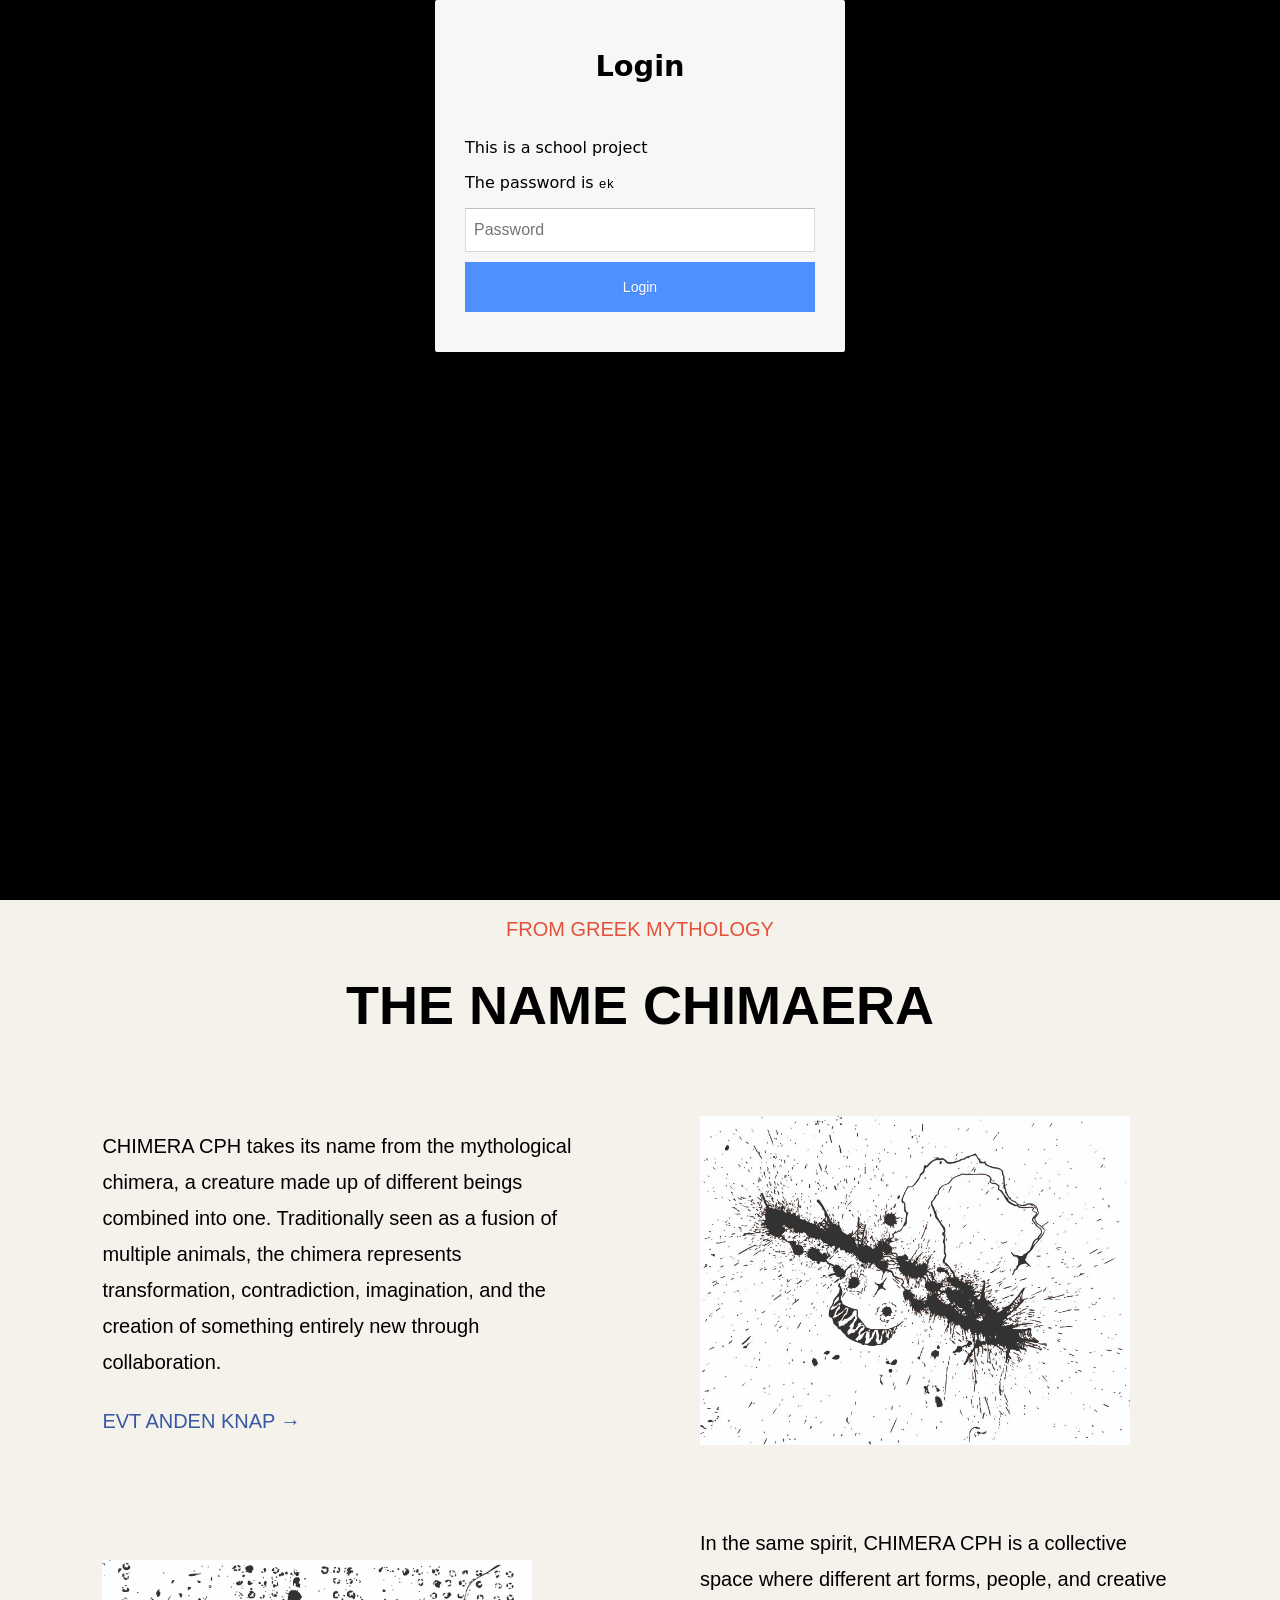
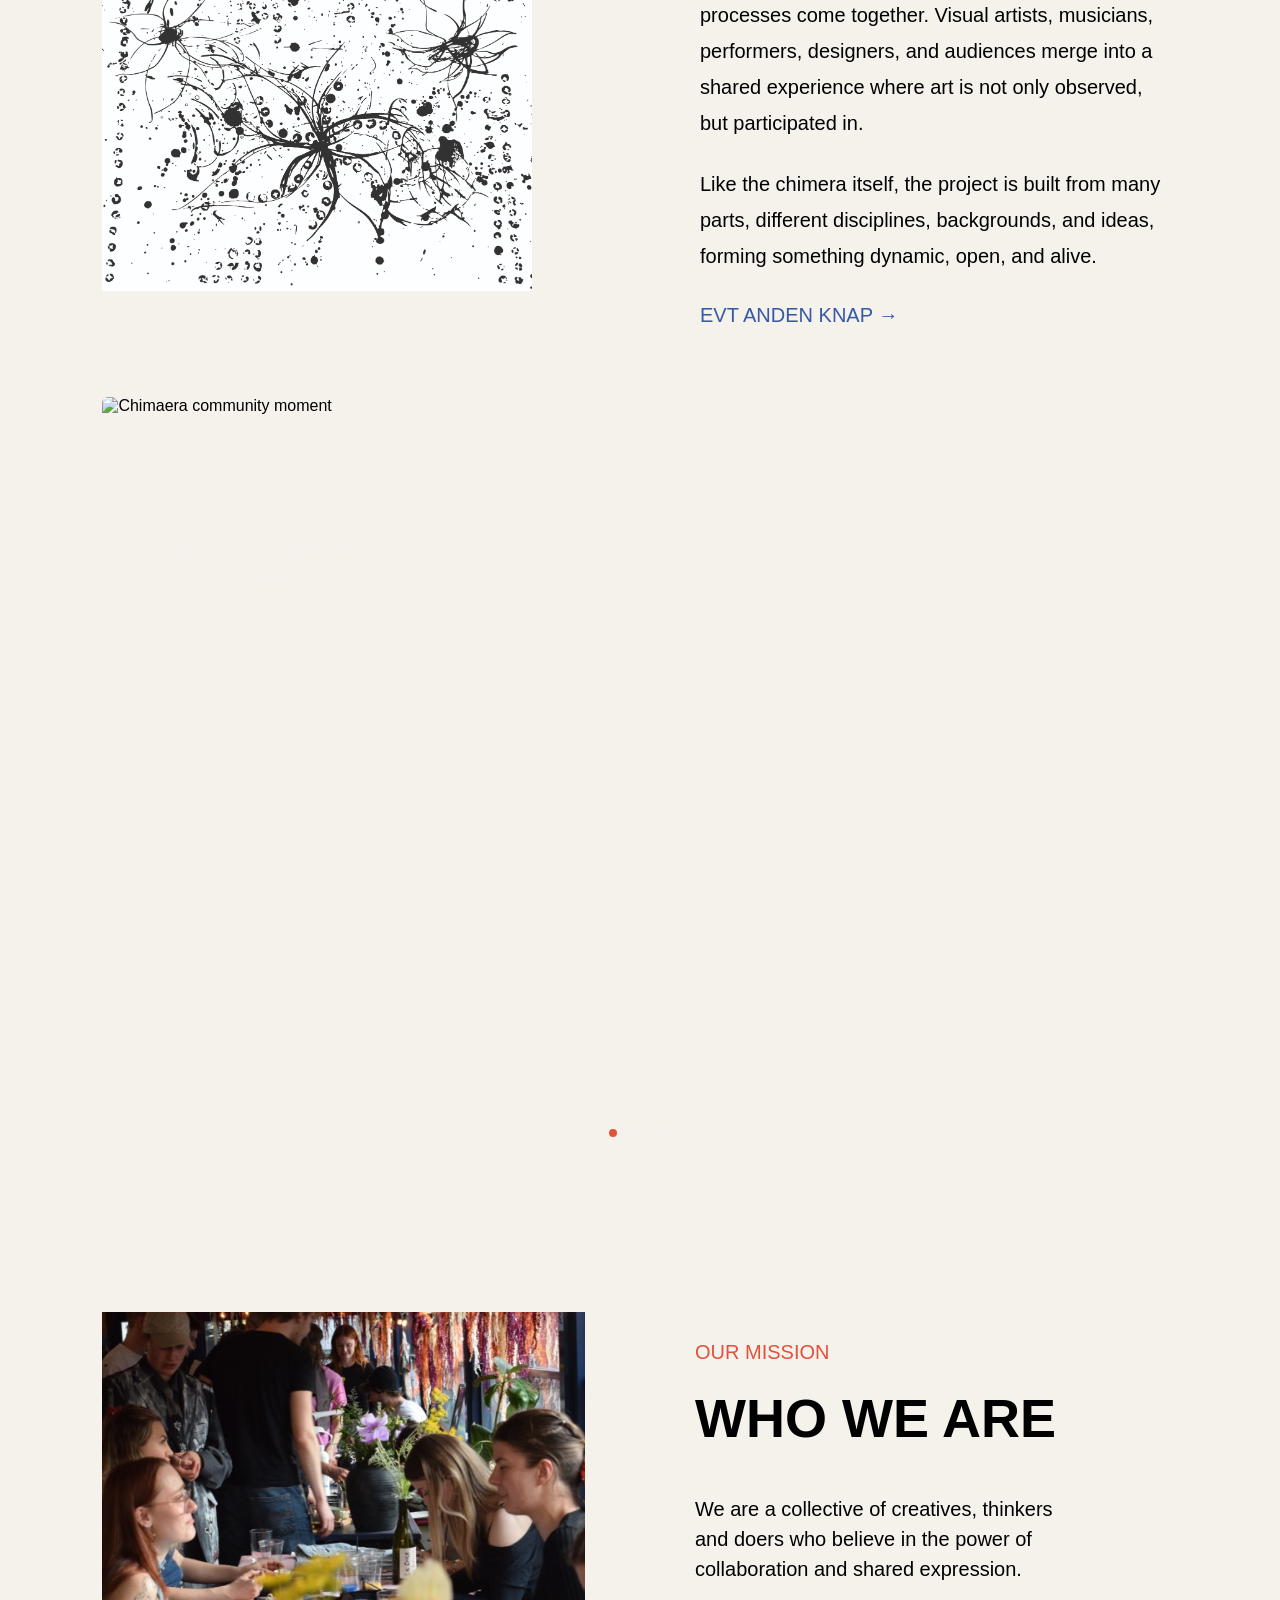
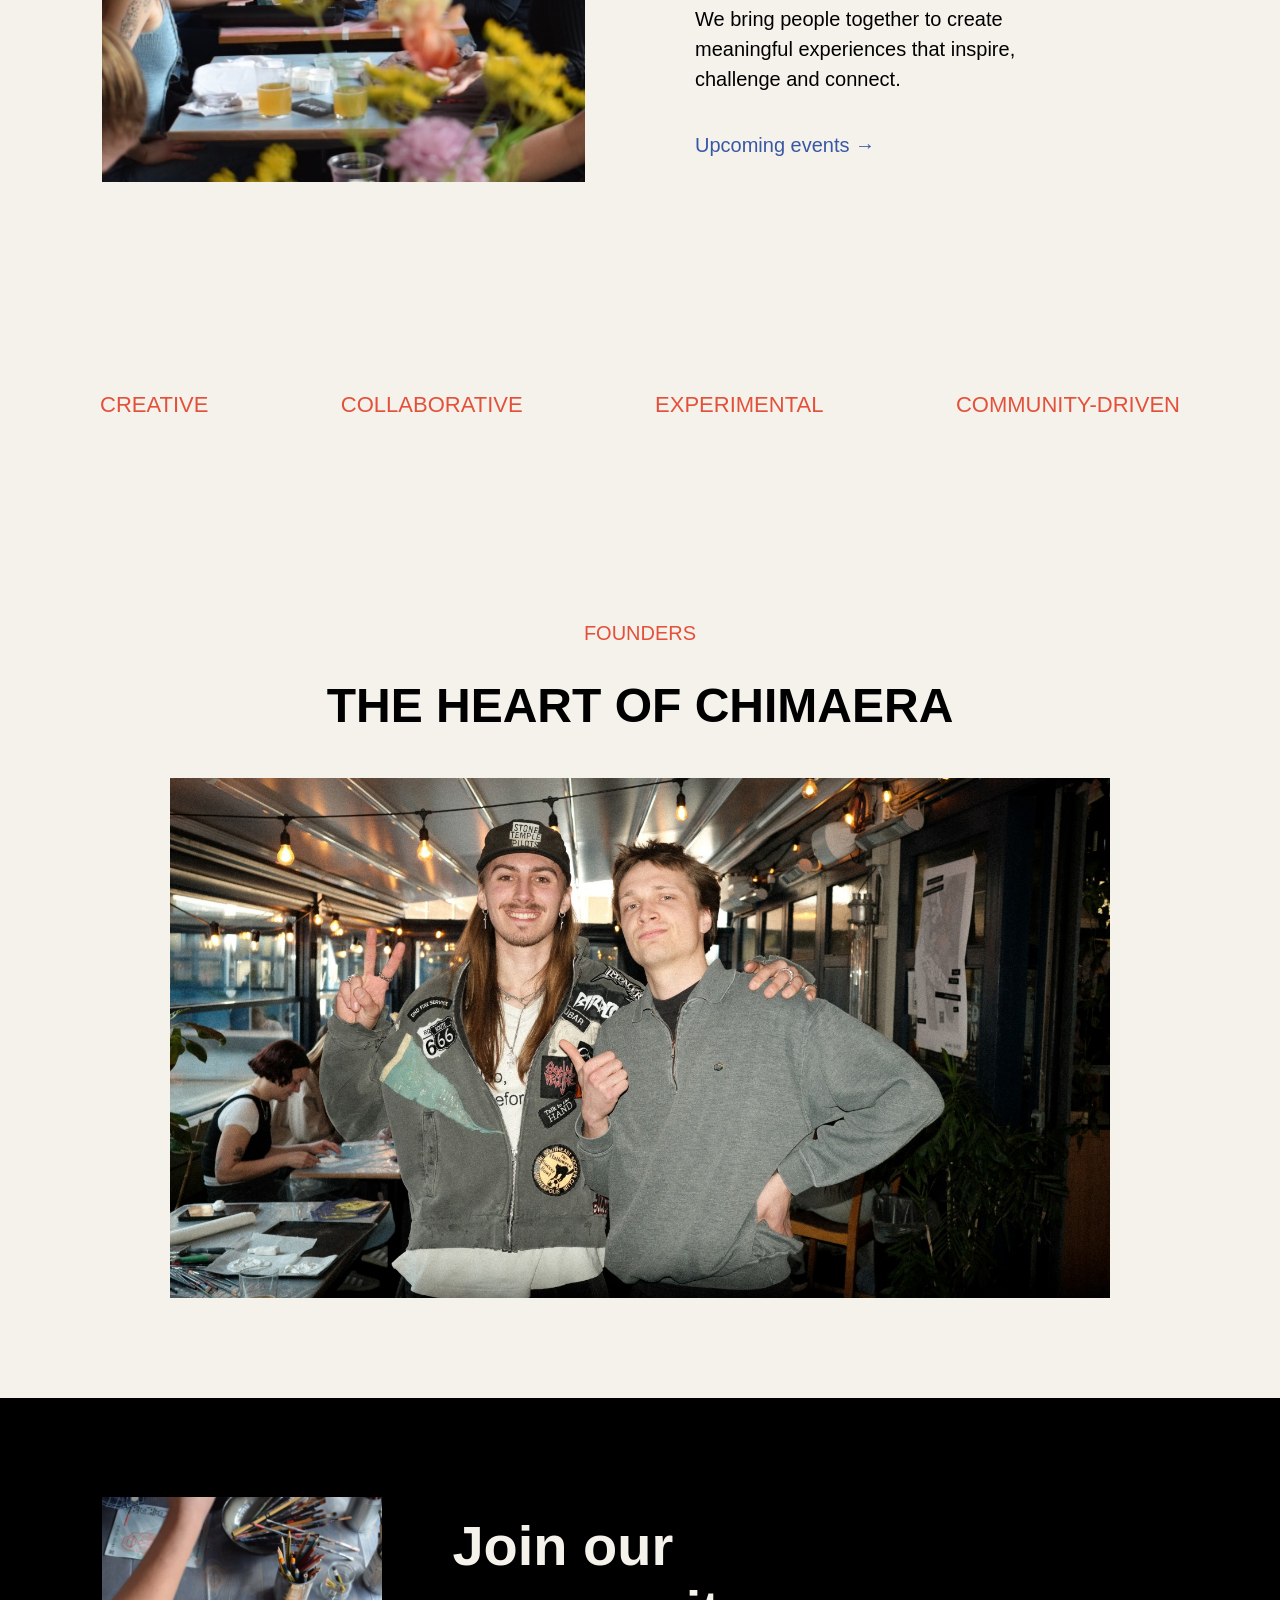
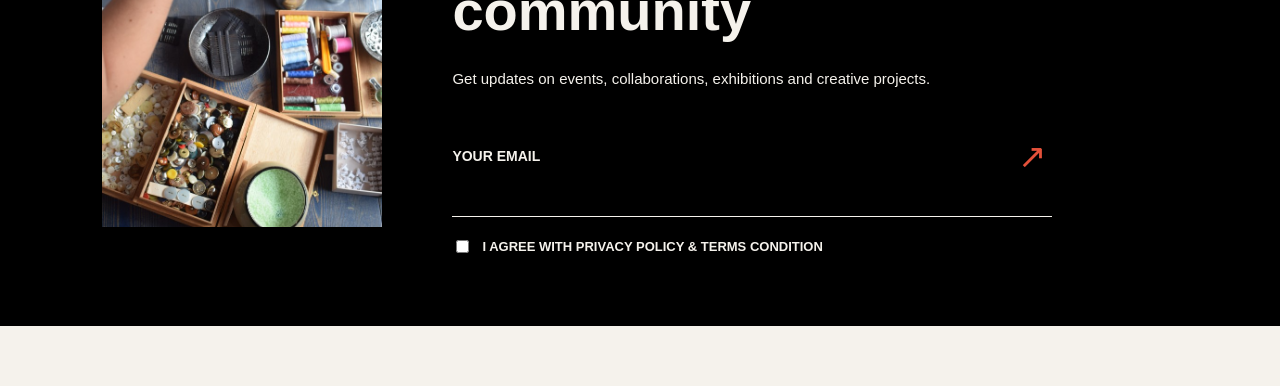
==== commit a97f7b2a: "Changes 3" ====
--- a/about.html
+++ b/about.html
@@ -35,24 +35,19 @@
 
             <div class="about-hero_content">
 
-                <p class="section-symbol">//</p>
-
                 <div class="about-hero_text">
 
+                    <p class="section-label">GET TO KNOW US</p>
                     <h1>
                         WE CREATE <br>
                         EXPERIENCES, <br>
                         <span>NOT JUST EVENTS.</span>
                     </h1>
-
                     <p>
                         Chimaera Collective is a Copenhagen-based creative collective exploring
                         the intersection of art, culture and community.
                     </p>
 
-                    <a href="#story" class="about-hero_link">
-                        OUR STORY <span>→</span>
-                    </a>
 
                 </div>
 
@@ -68,8 +63,57 @@
 
         </section>
 
+
+        <section class="about-name" id="story">
+
+            <p class="section-label about-name_label">
+                FROM GREEK MYTHOLOGY
+            </p>
+
+            <h2>THE NAME CHIMAERA</h2>
+
+            <div class="about-name-text">
+                <p>
+                    CHIMERA CPH takes its name from the mythological chimera,
+                    a creature made up of different beings combined into one.
+                    Traditionally seen as a fusion of multiple animals, the chimera
+                    represents transformation, contradiction, imagination, and the
+                    creation of something entirely new through collaboration.
+                </p>
+
+                <a href="#" class="about-name-link">EVT ANDEN KNAP →</a>
+            </div>
+
+            <div class="about-name-image">
+                <img src="images/blaek1.jpg" alt="Chimaera artwork">
+            </div>
+
+            <div class="about-name-image">
+                <img src="images/blaek2.jpg" alt="Chimaera artwork">
+            </div>
+
+            <div class="about-name-text">
+                <p>
+                    In the same spirit, CHIMERA CPH is a collective space where
+                    different art forms, people, and creative processes come together.
+                    Visual artists, musicians, performers, designers, and audiences
+                    merge into a shared experience where art is not only observed, but
+                    participated in.
+                </p>
+
+                <p>
+                    Like the chimera itself, the project is built from many parts,
+                    different disciplines, backgrounds, and ideas, forming something
+                    dynamic, open, and alive.
+                </p>
+
+                <a href="#" class="about-name-link">EVT ANDEN KNAP →</a>
+            </div>
+
+        </section>
+
+
         <!-- FULL PAGE CAROUSEL -->
-
         <section class="full-carousel">
 
             <div class="full-carousel_text">
@@ -112,68 +156,56 @@
             </div>
 
             <div class="about-info_content">
-
-                <p class="section-symbol">//</p>
-
-                <h2>
-                    Who we are
-                </h2>
-
-                <p>
-                    We are a collective of creatives, thinkers and doers who believe in
-                    the power of collaboration and shared expression.
-                </p>
-
-                <p>
-                    We bring people together to create meaningful experiences that inspire,
-                    challenge and connect.
-                </p>
-
-                <div class="about-info_keywords">
-                    <span>CREATIVE</span>
-                    <span>COLLABORATIVE</span>
-                    <span>EXPERIMENTAL</span>
-                    <span>COMMUNITY-DRIVEN</span>
-                </div>
-
-            </div>
-
-        </section>
-        <section class="vision">
-
-            <p class="section-symbol">//</p>
-
-            <div class="vision_content">
-
-                <h2>
-                    We believe<br>
-                    in creative <br>
-                    connection.
-                </h2>
-
-                <div class="vision_text">
-
-                    <p>
-                        Chimaera Collective exists to create spaces where people, art and
-                        culture intersect naturally through collaboration and shared
-                        experiences.
-                    </p>
-
-                    <p>
-                        Through events, creative projects and community-driven initiatives,
-                        we aim to inspire connection, experimentation and meaningful dialogue.
-                    </p>
-
-                </div>
+                <p class="section-label">OUR MISSION</p>
+
+                <h2>WHO WE ARE</h2>
+
+                <p>
+                    We are a collective of creatives, thinkers and doers who believe
+                    in the power of collaboration and shared expression.
+                </p>
+
+                <p>
+                    We bring people together to create meaningful experiences that
+                    inspire, challenge and connect.
+                </p>
+
+                <a href="#" class="about-info_link">
+                    Upcoming events →
+                </a>
+
+
+            </div>
+
+        </section>
+        <section class="keywords">
+
+            <span>Creative</span>
+
+            <span>Collaborative</span>
+
+            <span>Experimental</span>
+
+            <span>Community-driven</span>
+
+        </section>
+        <section class="heart">
+
+            <p class="section-label"> FOUNDERS </p>
+
+            <h2>
+                THE HEART OF CHIMAERA
+            </h2>
+
+            <div class="heart_image">
+
+                <img src="images/Chimaera3.jpg" alt="Community moment">
 
             </div>
 
         </section>
 
         <section class="community" id="community">
-
-            <div class="community_bracket community_bracket-left">[</div>
-            <div class="community_bracket community_bracket-right">]</div>
 
             <div class="community_image">
                 <img src="images/Chimaera4.jpg" alt="Chimaera community event">
@@ -181,7 +213,7 @@
 
             <div class="community_content">
 
-                <p class="community_label">[NEWSLETTER]</p>
+                <p class="section-label community_label">
 
                 <h2>
                     Join our <br>
--- a/styles/custom.css
+++ b/styles/custom.css
@@ -2,40 +2,33 @@
   /* Background */
   --color-bg: #f5f2ec;
 
-  /* Header / footer */
-  --color-head-bg: #f5f2ec;
+  /* Colors */
+  --color-text: #000000;
 
-  /* Menu */
-  --color-menu-bg: #000000;
-
-  /* Link text */
   --color-link-bg: #000000;
   --color-link-hover: #e4513a;
   --color-link-active: #8c2f2f;
 
-  /* Header font størrelser */
-  --font-h1-size: 80px;
-  --font-h2-size: 50px;
-  --font-h3-size: 50px;
-
-  /* Header font farver */
   --color-h1-bg: #000000;
   --color-h2-bg: #3858a4;
   --color-h3-bg: #e4513a;
 
-  /* Text */
-  --color-text: #000000;
+  --color-cta1: #f5f2ec;
+  --color-cta2: #e4513a;
 
-  /* Text størrelse */
+  /* Font sizes */
+
+  --font-h1-size: 84px;
+
+  --font-h2-size: 54px;
+
+  --font-h3-size: 42px;
+
   --font-text-size: 20px;
 
   /* Fonts */
+
   --font-family-headings: "Montserrat", ui-sans-serif, sans-serif;
+
   --font-family-text: "Geist", ui-sans-serif, sans-serif;
-
-  /* CTA */
-  --color-cta1: #f5f2ec;
-  --color-cta1-hover: #000000;
-  --color-cta2: #e4513a;
-  --color-cta2-hover: #8c2f2f;
 }
--- a/styles/about.css
+++ b/styles/about.css
@@ -1,203 +1,260 @@
-/* ========================= FARVER OG FONTE ========================= */
-
 body {
+  margin: 0;
   background: var(--color-bg);
   color: var(--color-text);
   font-family: var(--font-family-text);
 }
 
-main {
-  padding: 2rem;
-}
-
 section {
-  padding: 6rem 6%;
   position: relative;
-  border-top: none;
-}
-
-h1 {
+  max-width: 1200px;
+  margin: 0 auto;
+  padding: 80px 8%;
+}
+
+h1,
+h2 {
+  margin: 0;
   font-family: var(--font-family-headings);
   color: var(--color-h1-bg);
-  line-height: 0.9;
-  font-size: var(--font-h1-size);
-}
-
-h2 {
-  font-family: var(--font-family-headings);
-  color: var(--color-h1-bg);
-  font-size: var(--font-h2-size);
 }
 
 p {
-  font-size: var(--font-text-size);
-  line-height: 1.6;
+  margin: 0;
+  font-size: var(--font-text-size);
+  line-height: 1.5;
 }
 
 img {
   width: 100%;
+  display: block;
   object-fit: cover;
-  filter: grayscale(100%);
 }
 
 a {
   color: var(--color-link-bg);
-  transition: 0.3s;
+  text-decoration: none;
 }
 
 a:hover {
   color: var(--color-link-hover);
 }
 
-.section-symbol {
-  color: var(--color-h3-bg);
-  font-weight: 800;
-  font-size: var(--font-h3-size);
-}
-
-/* ========================= HEADER / MENU ========================= */
+/* SECTION LABEL */
+
+.section-label {
+  color: var(--color-cta2);
+
+  font-size: var(--font-text-size);
+
+  text-transform: uppercase;
+
+  margin-bottom: 30px;
+}
+
+/* LABEL POSITIONING */
+
+.about-name .section-label,
+.about-name h2 {
+  grid-column: 1 / -1;
+  text-align: center;
+}
+
+.about-name .section-label {
+  margin-bottom: -70px;
+}
+
+.community .section-label {
+  letter-spacing: 1px;
+}
+/* HEADER */
 
 .site-header {
   display: flex;
   justify-content: space-between;
   align-items: center;
-  padding: 2rem 8%;
+  padding: 35px 8%;
   background: var(--color-bg);
   font-family: var(--font-family-headings);
   text-transform: uppercase;
-  font-size: var(--font-text-size);
   font-weight: 700;
-  letter-spacing: 1px;
-}
-
-.site-header a {
-  text-decoration: none;
 }
 
 .site-header_logo {
-  font-size: var(--font-h2-size);
+  font-size: 36px;
   text-transform: lowercase;
-  letter-spacing: -1px;
 }
 
 .site-header_nav {
   display: flex;
-  gap: 3rem;
-}
-
-.site-header_button {
-  border: 1px solid var(--color-text);
-  padding: 0.8rem 1.4rem;
-  transition: all 0.2s ease;
-}
-
-.site-header_button:hover {
-  background: var(--color-text);
-  color: var(--color-bg);
-}
-
-/* ========================= HERO SECTION ========================= */
+  gap: 35px;
+}
+
+.site-header_nav a {
+  font-size: var(--font-text-size);
+}
+
+/* HERO */
 
 .about-hero {
-  position: relative;
-  min-height: 90vh;
-  overflow: hidden;
-}
-
-.about-hero::before {
-  display: none;
+  max-width: 1250px;
+
+  padding-top: 60px;
+
+  padding-bottom: 100px;
 }
 
 .about-hero_content {
   display: grid;
-  grid-template-columns: 80px 1fr 1.2fr;
-  gap: 5rem;
-  align-items: center;
-}
-
-.about-hero h1 {
+
+  grid-template-columns: 600px 520px;
+
+  align-items: center;
+
+  justify-content: center;
+
+  gap: 80px;
+}
+
+.about-hero_text h1 {
   font-size: var(--font-h1-size);
-  margin-bottom: 3rem;
-}
-
-.about-hero h1 span {
+
+  line-height: 0.9;
+
+  letter-spacing: -1px;
+}
+
+.about-hero_text h1 span {
   font-family: serif;
+
   font-style: italic;
+
   font-weight: 400;
 }
 
 .about-hero_text p {
-  max-width: 30ch;
-  margin-bottom: 2rem;
-}
-
-.about-hero_link {
-  color: var(--color-h3-bg);
-  text-decoration: none;
-  font-weight: 700;
-  letter-spacing: 1px;
-  display: inline-block;
-  transition: all 0.2s ease;
-}
-
-.about-hero_link:hover {
-  color: var(--color-link-bg);
-}
+  max-width: 320px;
+
+  margin-top: 35px;
+
+  font-size: var(--font-text-size);
+
+  line-height: 1.6;
+}
+
+/* IMAGES */
 
 .about-hero_images {
   position: relative;
+
+  width: 620px;
+
+  height: 430px;
 }
 
 .about-hero_main-img {
-  height: 550px;
+  position: absolute;
+
+  top: 0;
+
+  right: 0;
+
+  width: 460px;
+
+  height: 270px;
+
+  object-fit: cover;
 }
 
 .about-hero_small-img {
   position: absolute;
-  left: -4rem;
-  bottom: -4rem;
-  width: 450px;
-  height: 260px;
-  border: 8px solid var(--color-bg);
-  filter: none;
-}
-
-.about-hero_images::after {
-  content: "";
-  position: absolute;
-  inset: -12px;
-  border: 2px solid var(--color-h2-bg);
-  transform: rotate(-1.5deg);
-  pointer-events: none;
-  z-index: 10;
-}
-
-/* ========================= FULL PAGE CAROUSEL ========================= */
+
+  left: 20px;
+
+  bottom: 0;
+
+  width: 360px;
+
+  height: 200px;
+
+  object-fit: cover;
+}
+
+/* THE NAME */
+
+.about-name {
+  display: grid;
+  grid-template-columns: 1fr 1fr;
+  gap: 80px 120px;
+  align-items: center;
+
+  padding-top: 60px;
+  padding-bottom: 70px;
+}
+
+.about-name h2 {
+  grid-column: 1 / -1;
+  text-align: center;
+}
+
+.about-name h2 {
+  font-size: var(--font-h2-size);
+}
+
+.about-name-text p {
+  max-width: 470px;
+  font-size: var(--font-text-size);
+  line-height: 1.8;
+}
+
+.about-name-text p + p {
+  margin-top: 25px;
+}
+
+.about-name-link {
+  display: inline-block;
+  margin-top: 30px;
+  color: var(--color-h2-bg);
+  font-size: var(--font-text-size);
+}
+
+.about-name-image img {
+  max-width: 430px;
+}
+
+.about-name-image:nth-of-type(1),
+.about-name-text:nth-of-type(2) {
+  justify-self: end;
+}
+
+/* CAROUSEL */
 
 .full-carousel {
-  position: relative;
+  max-width: 1400px;
+  width: 84%;
   height: 85vh;
+
+  margin: 0 auto;
   padding: 0;
+
   overflow: hidden;
-  background: var(--color-link-bg);
-  color: var(--color-bg);
-}
-
-.full-carousel::before {
-  display: none;
+  border-radius: 6px;
 }
 
 .full-carousel_track {
   display: flex;
   height: 100%;
+  width: 100%;
+
   transition: transform 0.6s ease;
 }
 
 .full-carousel_track img {
   min-width: 100%;
+  width: 100%;
   height: 100%;
+
   object-fit: cover;
-  filter: grayscale(100%) brightness(0.85) contrast(1.15);
 }
 
 .full-carousel_text {
@@ -205,28 +262,25 @@
   top: 18%;
   left: 7%;
   z-index: 5;
+
+  color: var(--color-bg);
   font-family: var(--font-family-headings);
-  font-size: var(--font-h2-size);
+  font-size: 24px;
   font-weight: 700;
-  line-height: 1.5;
-  color: var(--color-bg);
 }
 
 .carousel-btn {
   position: absolute;
   top: 50%;
   transform: translateY(-50%);
+
   background: transparent;
   color: var(--color-bg);
   border: none;
+
   cursor: pointer;
-  font-size: var(--font-h1-size);
+  font-size: 55px;
   z-index: 10;
-  transition: transform 0.2s ease;
-}
-
-.carousel-btn:hover {
-  transform: translateY(-50%) scale(1.1);
 }
 
 .prev {
@@ -239,162 +293,162 @@
 
 .carousel-dots {
   position: absolute;
-  bottom: 3rem;
+  bottom: 25px;
   left: 50%;
   transform: translateX(-50%);
-  display: flex;
-  gap: 0.8rem;
+
+  display: flex;
+  gap: 10px;
   z-index: 10;
 }
 
 .carousel-dots span {
   width: 8px;
   height: 8px;
+
   border-radius: 50%;
   background: var(--color-bg);
-  opacity: 0.7;
+  opacity: 0.6;
 }
 
 .carousel-dots .active-dot {
-  background: var(--color-h3-bg);
   opacity: 1;
-}
-
-/* ========================= WHO WE ARE SECTION ========================= */
+  background: var(--color-cta2);
+}
+
+/* WHO WE ARE */
 
 .about-info {
   display: grid;
   grid-template-columns: 1fr 1fr;
-  gap: 6rem;
-  align-items: center;
-}
-
-.about-info_image {
-  position: relative;
-}
-
+  gap: 110px;
+
+  align-items: center;
+
+  padding-top: 150px;
+  padding-bottom: 60px;
+}
 .about-info_image img {
-  height: 650px;
-  object-fit: cover;
+  height: 470px;
 }
 
 .about-info h2 {
   font-size: var(--font-h2-size);
+  margin-bottom: 45px;
+}
+
+.about-info_content p {
+  max-width: 390px;
+  font-size: var(--font-text-size);
+  margin-bottom: 20px;
+}
+
+.about-info_link {
+  display: inline-block;
+  margin-top: 20px;
   color: var(--color-h2-bg);
-  margin-bottom: 2rem;
-}
-
-.about-info_content p {
-  max-width: 40ch;
-  margin-bottom: 1.5rem;
-}
-
-.about-info_keywords {
+  font-size: var(--font-text-size);
+}
+
+/* KEYWORDS */
+
+.keywords {
+  max-width: 1200px;
+
+  margin: 0 auto;
+
+  padding: 150px 100px;
+
+  display: flex;
+
+  justify-content: space-between;
+
+  align-items: center;
+
+  color: var(--color-cta2);
+
+  font-family: var(--font-family-headings);
+
+  font-size: 22px;
+
+  text-transform: uppercase;
+}
+
+/* HEART */
+
+.heart {
+  padding-top: 50px;
+  padding-bottom: 60px;
+
   display: flex;
   flex-direction: column;
-  gap: 1rem;
-  margin-top: 3rem;
+
+  align-items: center;
+}
+
+.heart h2 {
+  font-size: 48px;
+
+  margin-bottom: 45px;
+
+  text-align: center;
+}
+
+.heart_image img {
+  max-width: 980px;
+
+  width: 100%;
+
+  height: 520px;
+
+  object-fit: cover;
+}
+
+/* COMMUNITY */
+
+.community {
+  max-width: 1200px;
+  margin-top: 40px;
+  margin-bottom: 60px;
+  padding: 70px 8%;
+  display: grid;
+  grid-template-columns: 280px 1fr;
+  gap: 70px;
+  align-items: center;
+  background: black;
+  color: var(--color-bg);
+}
+
+.community h2,
+.community p {
+  color: var(--color-bg);
+}
+
+.community_image img {
+  height: 330px;
+}
+
+.community h2 {
+  font-size: 56px;
+  margin-bottom: 25px;
+}
+
+.community_content > p {
+  max-width: 520px;
+  margin-bottom: 45px;
+  font-size: 15px;
+}
+
+.community_form {
+  max-width: 600px;
+}
+
+.community_input-row {
+  display: flex;
+  justify-content: space-between;
+  align-items: center;
   font-family: var(--font-family-headings);
-  font-size: var(--font-text-size);
-  font-weight: 700;
-  letter-spacing: 1px;
-}
-
-/* ========================= VISION SECTION ========================= */
-
-.vision_content {
-  display: grid;
-  grid-template-columns: 1.1fr 1fr;
-  gap: 5rem;
-  align-items: center;
-}
-
-.vision h2 {
-  font-size: var(--font-h2-size);
-  border-left: 2px solid var(--color-h3-bg);
-  padding-left: 3rem;
-}
-
-.vision_text {
-  display: grid;
-  grid-template-columns: 1fr 1fr;
-  gap: 3rem;
-}
-
-.vision_text p {
-  max-width: 28ch;
-}
-
-.vision_text p:last-child {
-  border-left: 1px solid rgba(228, 81, 58, 0.6);
-  padding-left: 3rem;
-}
-
-/* ========================= COMMUNITY SECTION ========================= */
-
-.community {
-  position: relative;
-  display: grid;
-  grid-template-columns: 320px 1fr;
-  gap: 5rem;
-  align-items: center;
-  background: var(--color-link-bg);
-  color: var(--color-bg);
-}
-
-.community h2,
-.community p,
-.community label {
-  color: var(--color-bg);
-}
-
-.community_image {
-  position: relative;
-}
-
-.community_image img {
-  height: 420px;
-}
-
-.community_image::after {
-  content: "";
-  position: absolute;
-  inset: -12px;
-  border: 2px solid var(--color-h2-bg);
-  transform: rotate(-1.5deg);
-  pointer-events: none;
-  z-index: 10;
-}
-
-.community_label {
-  color: var(--color-h3-bg);
-  font-family: var(--font-family-headings);
-  font-size: var(--font-text-size);
-  font-weight: 700;
-  letter-spacing: 2px;
-  margin-bottom: 2rem;
-}
-
-.community h2 {
-  font-size: var(--font-h1-size);
-  margin-bottom: 2rem;
-}
-
-.community_content > p {
-  max-width: 46ch;
-  margin-bottom: 4rem;
-}
-
-.community_form {
-  max-width: 650px;
-}
-
-.community_input-row {
-  display: flex;
-  justify-content: space-between;
-  align-items: center;
-  font-family: var(--font-family-headings);
-  font-size: var(--font-text-size);
+  font-size: 14px;
   font-weight: 700;
 }
 
@@ -402,88 +456,148 @@
   background: none;
   border: none;
   color: var(--color-h3-bg);
-  font-size: var(--font-h2-size);
+  font-size: 34px;
   cursor: pointer;
 }
 
 .community input[type="email"] {
   width: 100%;
-  padding: 0.8rem 0;
-  margin-bottom: 2rem;
+  padding: 12px 0;
+  margin-bottom: 20px;
   background: transparent;
   border: none;
-  border-bottom: 2px solid var(--color-bg);
+  border-bottom: 1px solid var(--color-bg);
   color: var(--color-bg);
 }
 
 .community_checkbox {
   display: flex;
-  gap: 0.8rem;
-  align-items: center;
-  font-size: var(--font-text-size);
+  gap: 10px;
+  align-items: center;
+}
+
+.community_checkbox label {
+  font-size: 13px;
   font-weight: 700;
   text-transform: uppercase;
 }
 
-.community_checkbox input {
-  width: 18px;
-  height: 18px;
-  accent-color: var(--color-h3-bg);
-}
-
-.community_bracket {
-  position: absolute;
-  color: var(--color-h3-bg);
-  font-family: var(--font-family-headings);
-  font-size: var(--font-h1-size);
-  font-weight: 700;
-}
-
-.community_bracket-left {
-  left: 3%;
-  top: 4rem;
-}
-
-.community_bracket-right {
-  right: 4%;
-  bottom: 5rem;
-}
-
-/* ========================= PAINT STROKE DIVIDERS ========================= */
-/*
-section::before {
-  content: "";
-  position: absolute;
-  top: 0;
-  left: 6%;
-  width: 88%;
-  height: 14px;
-
-  background: linear-gradient(
-    90deg,
-    transparent 0%,
-    rgba(228, 81, 58, 0.7) 10%,
-    rgba(228, 81, 58, 1) 30%,
-    rgba(228, 81, 58, 0.8) 55%,
-    rgba(228, 81, 58, 0.4) 80%,
-    transparent 100%
-  );
-
-  filter: blur(1px);
-  opacity: 0.45;
-
-  clip-path: polygon(
-    0% 45%,
-    8% 30%,
-    18% 55%,
-    30% 35%,
-    42% 60%,
-    55% 40%,
-    68% 58%,
-    82% 35%,
-    100% 50%,
-    100% 70%,
-    0% 75%
-  );
-}
-*/
+/* MOBILE */
+
+@media (max-width: 800px) {
+  section {
+    padding: 80px 8%;
+  }
+
+  .site-header {
+    align-items: flex-start;
+    gap: 25px;
+  }
+
+  .site-header_nav {
+    gap: 15px;
+    flex-wrap: wrap;
+  }
+
+  /* LAYOUT */
+
+  .about-hero_content,
+  .about-name,
+  .about-info,
+  .community {
+    grid-template-columns: 1fr;
+  }
+
+  /* TITLES */
+
+  .about-hero_text h1,
+  .about-name h2,
+  .about-info h2,
+  .community h2 {
+    font-size: var(--font-h2-size);
+  }
+
+  .heart h2 {
+    font-size: 38px;
+  }
+
+  /* HERO */
+
+  .about-hero_content {
+    gap: 40px;
+  }
+
+  .about-hero_images {
+    width: 100%;
+
+    height: auto;
+
+    display: grid;
+
+    gap: 20px;
+
+    margin-top: 50px;
+  }
+
+  .about-hero_main-img,
+  .about-hero_small-img {
+    position: static;
+
+    width: 100%;
+
+    height: auto;
+  }
+
+  /* THE NAME */
+
+  .about-name .section-label,
+  .about-name h2 {
+    text-align: left;
+  }
+
+  .about-name .section-label {
+    margin-bottom: -40px;
+  }
+
+  .about-name-image:nth-of-type(1),
+  .about-name-text:nth-of-type(2) {
+    justify-self: start;
+  }
+
+  /* CAROUSEL */
+
+  .full-carousel {
+    height: 60vh;
+  }
+
+  .carousel-btn {
+    font-size: 40px;
+  }
+
+  /* IMAGES */
+
+  .about-info_image img,
+  .community_image img,
+  .heart_image img {
+    height: auto;
+  }
+
+  /* COMMUNITY */
+
+  .community {
+    gap: 40px;
+  }
+
+  /* KEYWORDS */
+  .keywords {
+    flex-wrap: wrap;
+
+    gap: 20px;
+
+    justify-content: flex-start;
+
+    font-size: 16px;
+
+    padding-top: 20px;
+  }
+}
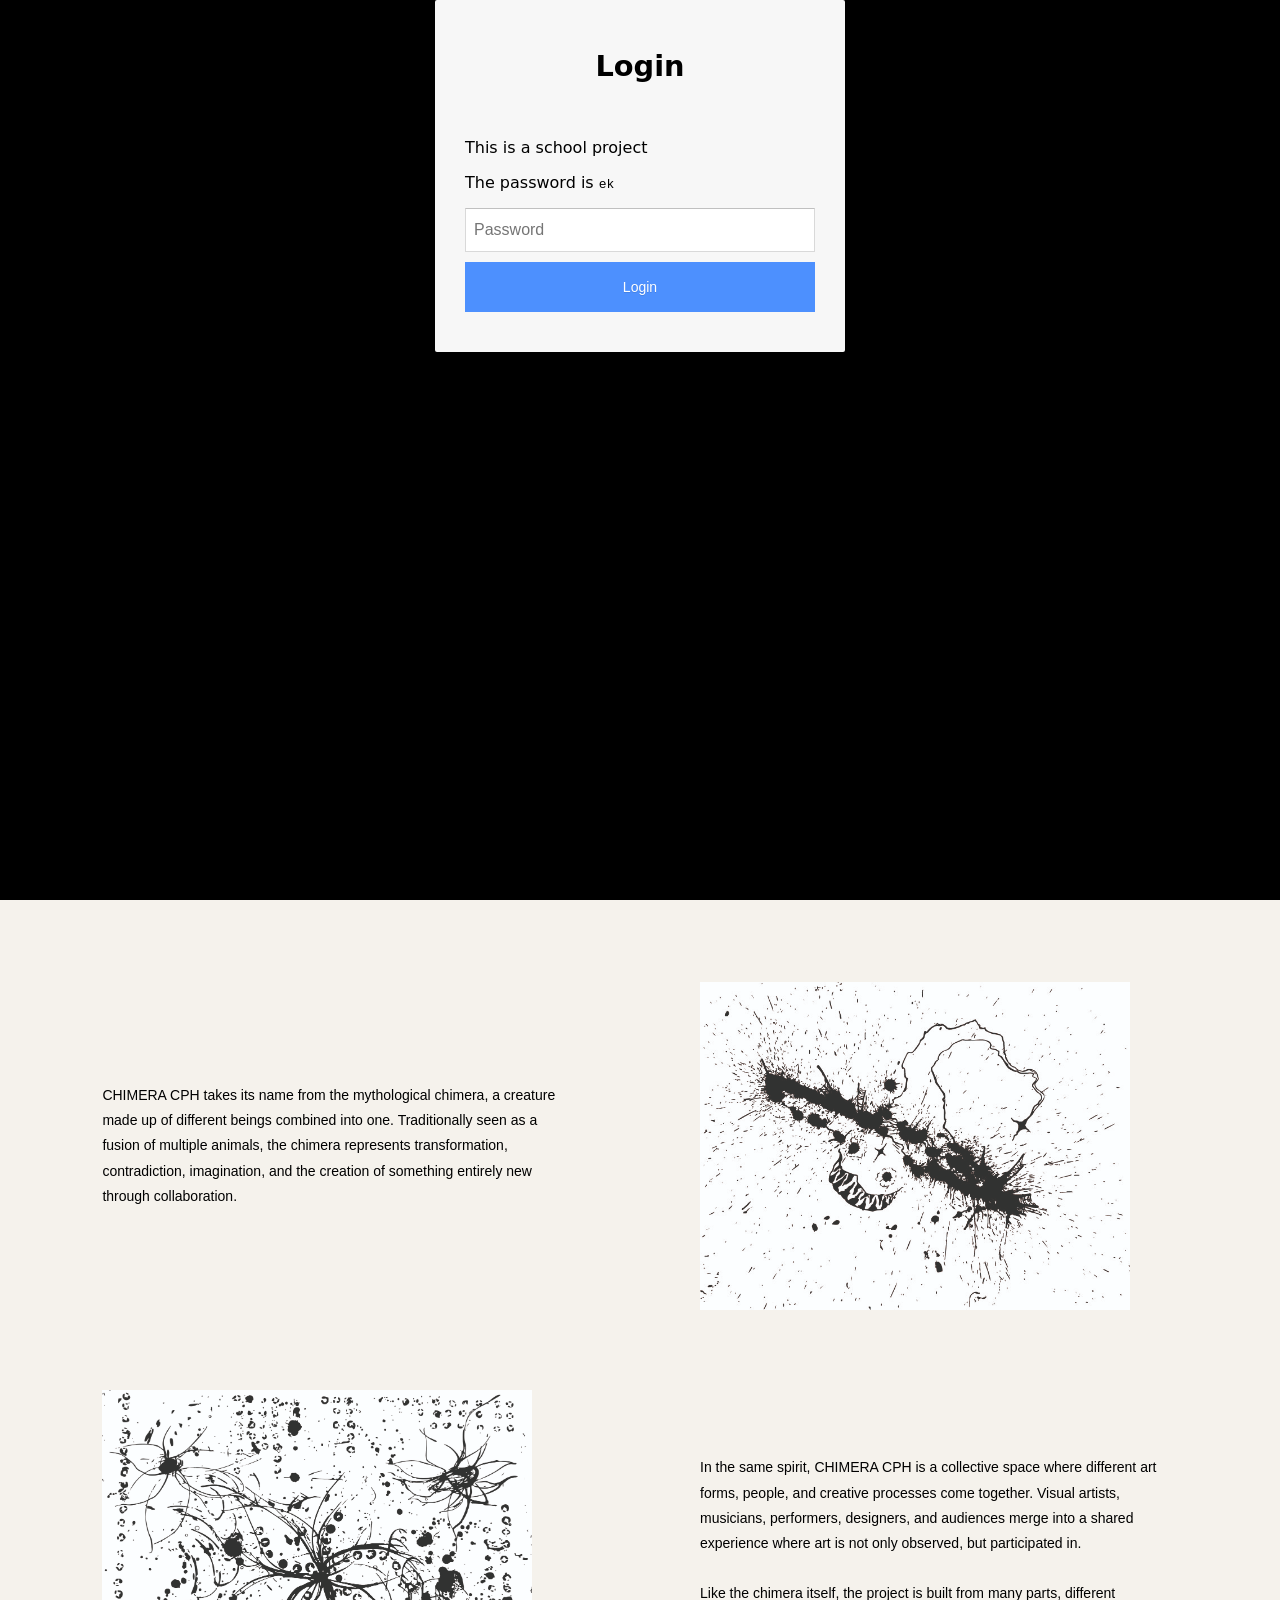
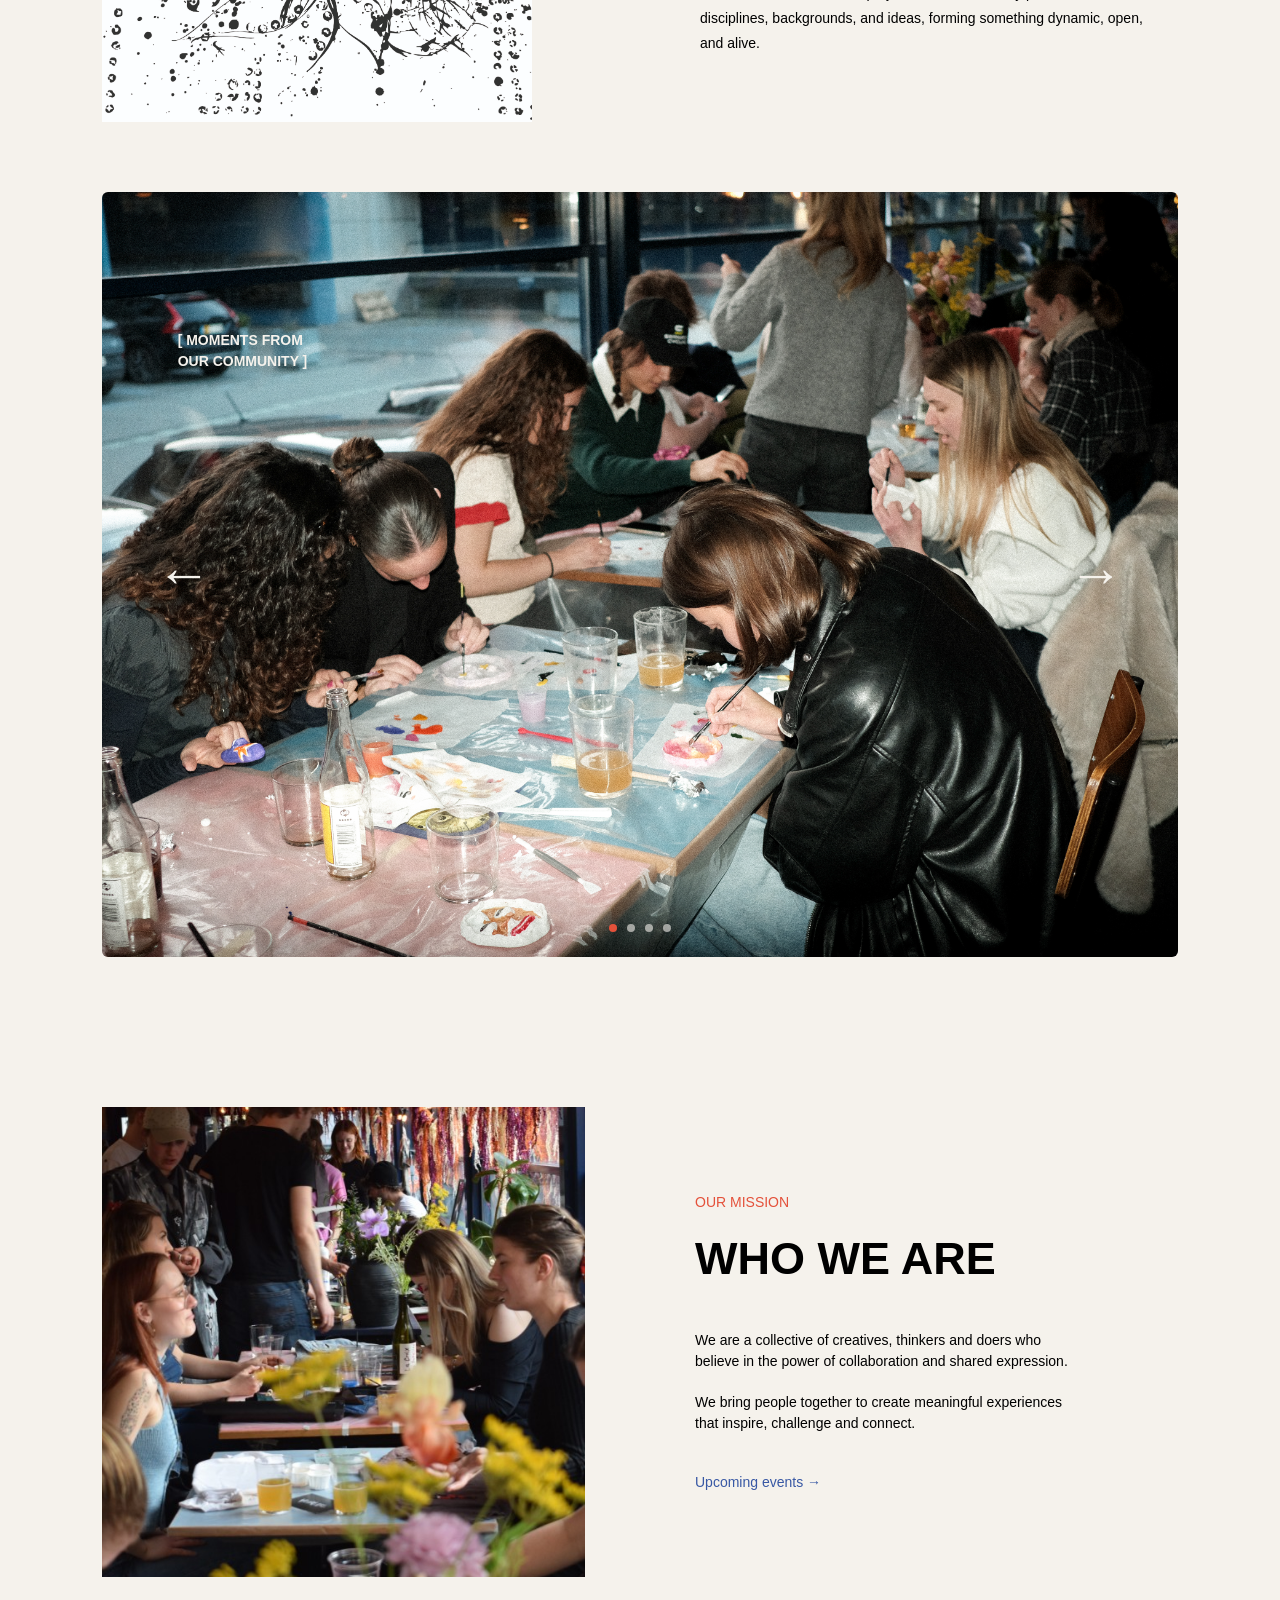
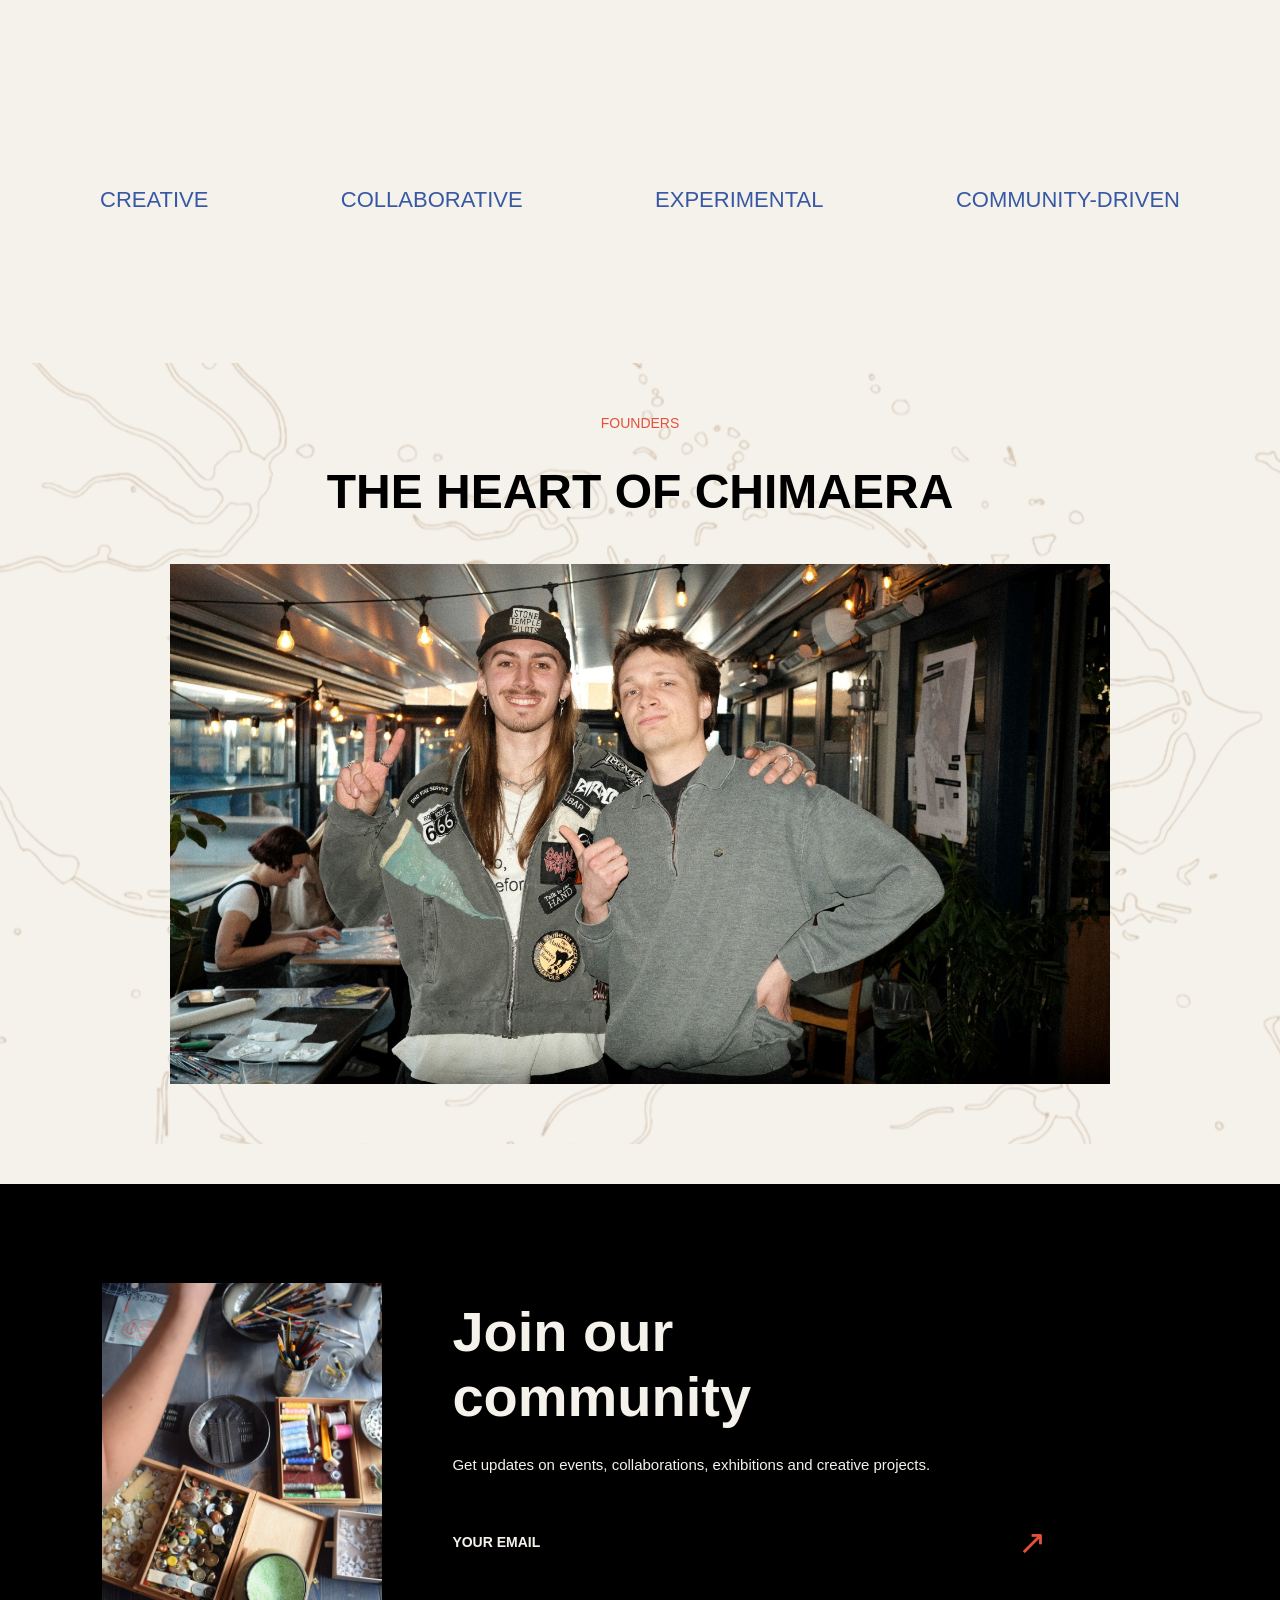
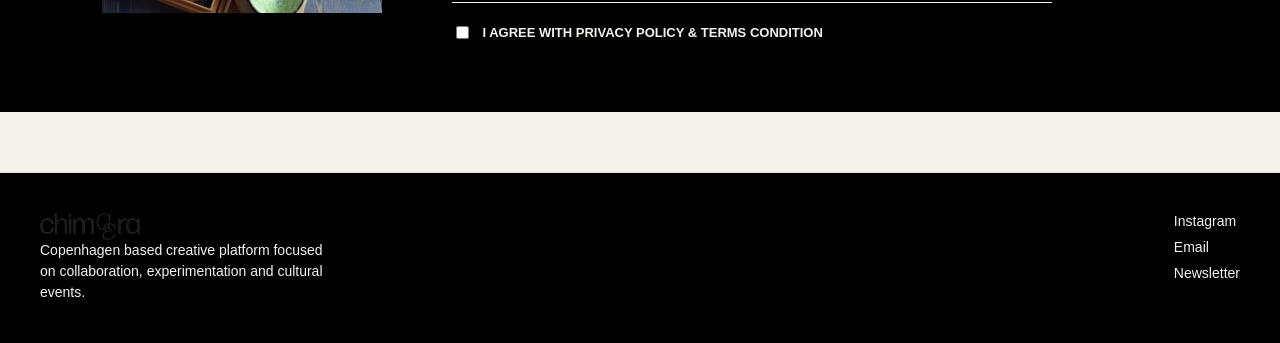
==== commit f5163670: "3" ====
--- a/about.html
+++ b/about.html
@@ -18,13 +18,18 @@
 <body>
 
     <header class="site-header">
-        <a href="index.html" class="site-header_logo">chimaera</a>
-
-        <nav class="site-header_nav">
-            <a href="index.html">Events</a>
+
+        <div class="logo">
+            <a href="index.html">
+                <img src="imgs/logo.png" alt="Chimaera Logo">
+            </a>
+        </div>
+
+        <nav class="main-nav">
+            <a href="index.html">Home</a>
             <a href="about.html">About</a>
+            <a href="events.html">Events</a>
             <a href="gallery.html">Gallery</a>
-            <a href="contact.html">Contact</a>
         </nav>
 
     </header>
@@ -81,7 +86,6 @@
                     creation of something entirely new through collaboration.
                 </p>
 
-                <a href="#" class="about-name-link">EVT ANDEN KNAP →</a>
             </div>
 
             <div class="about-name-image">
@@ -106,8 +110,6 @@
                     different disciplines, backgrounds, and ideas, forming something
                     dynamic, open, and alive.
                 </p>
-
-                <a href="#" class="about-name-link">EVT ANDEN KNAP →</a>
             </div>
 
         </section>
@@ -245,7 +247,30 @@
         </section>
 
     </main>
-
+    <footer class="site-footer">
+
+        <div class="footer-left">
+
+            <div class="footer-logo">
+                <a href="imgs/logo.png">
+                    <img src="imgs/logo.png" alt="Chimaera Logo">
+                </a>
+            </div>
+
+            <p>
+                Copenhagen based creative platform focused on
+                collaboration, experimentation and cultural events.
+            </p>
+
+        </div>
+
+        <div class="footer-right">
+            <a href="#">Instagram</a>
+            <a href="#">Email</a>
+            <a href="#">Newsletter</a>
+        </div>
+
+    </footer>
 </body>
 
 </html>
--- a/styles/custom.css
+++ b/styles/custom.css
@@ -18,13 +18,13 @@
 
   /* Font sizes */
 
-  --font-h1-size: 84px;
+  --font-h1-size: 60px;
 
-  --font-h2-size: 54px;
+  --font-h2-size: 45px;
 
-  --font-h3-size: 42px;
+  --font-h3-size: 45px;
 
-  --font-text-size: 20px;
+  --font-text-size: 14px;
 
   /* Fonts */
 
--- a/styles/about.css
+++ b/styles/about.css
@@ -71,112 +71,84 @@
 
 .site-header {
   display: flex;
+
   justify-content: space-between;
-  align-items: center;
-  padding: 35px 8%;
-  background: var(--color-bg);
-  font-family: var(--font-family-headings);
-  text-transform: uppercase;
-  font-weight: 700;
-}
-
-.site-header_logo {
-  font-size: 36px;
-  text-transform: lowercase;
-}
-
-.site-header_nav {
-  display: flex;
-  gap: 35px;
-}
-
-.site-header_nav a {
-  font-size: var(--font-text-size);
+
+  align-items: flex-start;
+
+  padding: 30px 40px;
+
+  font-size: var(--font-text-size);
+}
+
+.site-header img {
+  max-height: 60px;
+}
+
+.main-nav {
+  display: flex;
+
+  gap: 24px;
 }
 
 /* HERO */
 
 .about-hero {
   max-width: 1250px;
-
   padding-top: 60px;
-
   padding-bottom: 100px;
+  background-image: url(../images/background_2.png);
+  background-position: center;
 }
 
 .about-hero_content {
   display: grid;
-
   grid-template-columns: 600px 520px;
-
-  align-items: center;
-
+  align-items: center;
   justify-content: center;
-
   gap: 80px;
 }
 
 .about-hero_text h1 {
   font-size: var(--font-h1-size);
-
-  line-height: 0.9;
-
   letter-spacing: -1px;
 }
 
 .about-hero_text h1 span {
   font-family: serif;
-
   font-style: italic;
-
   font-weight: 400;
 }
 
 .about-hero_text p {
   max-width: 320px;
-
   margin-top: 35px;
-
-  font-size: var(--font-text-size);
-
-  line-height: 1.6;
+  font-size: var(--font-text-size);
 }
 
 /* IMAGES */
 
 .about-hero_images {
   position: relative;
-
   width: 620px;
-
   height: 430px;
 }
 
 .about-hero_main-img {
   position: absolute;
-
   top: 0;
-
   right: 0;
-
   width: 460px;
-
   height: 270px;
-
   object-fit: cover;
 }
 
 .about-hero_small-img {
   position: absolute;
-
   left: 20px;
-
   bottom: 0;
-
   width: 360px;
-
   height: 200px;
-
   object-fit: cover;
 }
 
@@ -187,7 +159,6 @@
   grid-template-columns: 1fr 1fr;
   gap: 80px 120px;
   align-items: center;
-
   padding-top: 60px;
   padding-bottom: 70px;
 }
@@ -209,13 +180,6 @@
 
 .about-name-text p + p {
   margin-top: 25px;
-}
-
-.about-name-link {
-  display: inline-block;
-  margin-top: 30px;
-  color: var(--color-h2-bg);
-  font-size: var(--font-text-size);
 }
 
 .about-name-image img {
@@ -233,10 +197,8 @@
   max-width: 1400px;
   width: 84%;
   height: 85vh;
-
   margin: 0 auto;
   padding: 0;
-
   overflow: hidden;
   border-radius: 6px;
 }
@@ -253,7 +215,6 @@
   min-width: 100%;
   width: 100%;
   height: 100%;
-
   object-fit: cover;
 }
 
@@ -354,23 +315,14 @@
 
 .keywords {
   max-width: 1200px;
-
   margin: 0 auto;
-
   padding: 150px 100px;
-
-  display: flex;
-
+  display: flex;
   justify-content: space-between;
-
-  align-items: center;
-
-  color: var(--color-cta2);
-
+  align-items: center;
+  color: var(--color-h2-bg);
   font-family: var(--font-family-headings);
-
   font-size: 22px;
-
   text-transform: uppercase;
 }
 
@@ -379,28 +331,23 @@
 .heart {
   padding-top: 50px;
   padding-bottom: 60px;
-
   display: flex;
   flex-direction: column;
-
-  align-items: center;
+  align-items: center;
+  background-image: url(../images/background_2.png);
+  background-position: center;
 }
 
 .heart h2 {
   font-size: 48px;
-
   margin-bottom: 45px;
-
   text-align: center;
 }
 
 .heart_image img {
   max-width: 980px;
-
   width: 100%;
-
   height: 520px;
-
   object-fit: cover;
 }
 
@@ -482,6 +429,55 @@
   text-transform: uppercase;
 }
 
+/*FOOTER*/
+.footer-logo img {
+  width: 100px;
+  height: auto;
+}
+
+.site-footer {
+  display: flex;
+
+  justify-content: space-between;
+
+  padding: 40px;
+
+  border-top: 1px solid #ddd;
+
+  font-size: 14px;
+  color: var(--color-bg);
+  background-color: black;
+}
+
+.site-footer a {
+  color: var(--color-bg);
+}
+
+.site-footer a:hover {
+  color: var(--color-link-hover);
+}
+.footer-left {
+  max-width: 300px;
+}
+
+.footer-right {
+  display: flex;
+
+  flex-direction: column;
+
+  gap: 10px;
+
+  color: #ddd;
+}
+
+.center-img {
+  display: flex;
+
+  justify-content: center;
+
+  margin-bottom: 60px;
+}
+
 /* MOBILE */
 
 @media (max-width: 800px) {
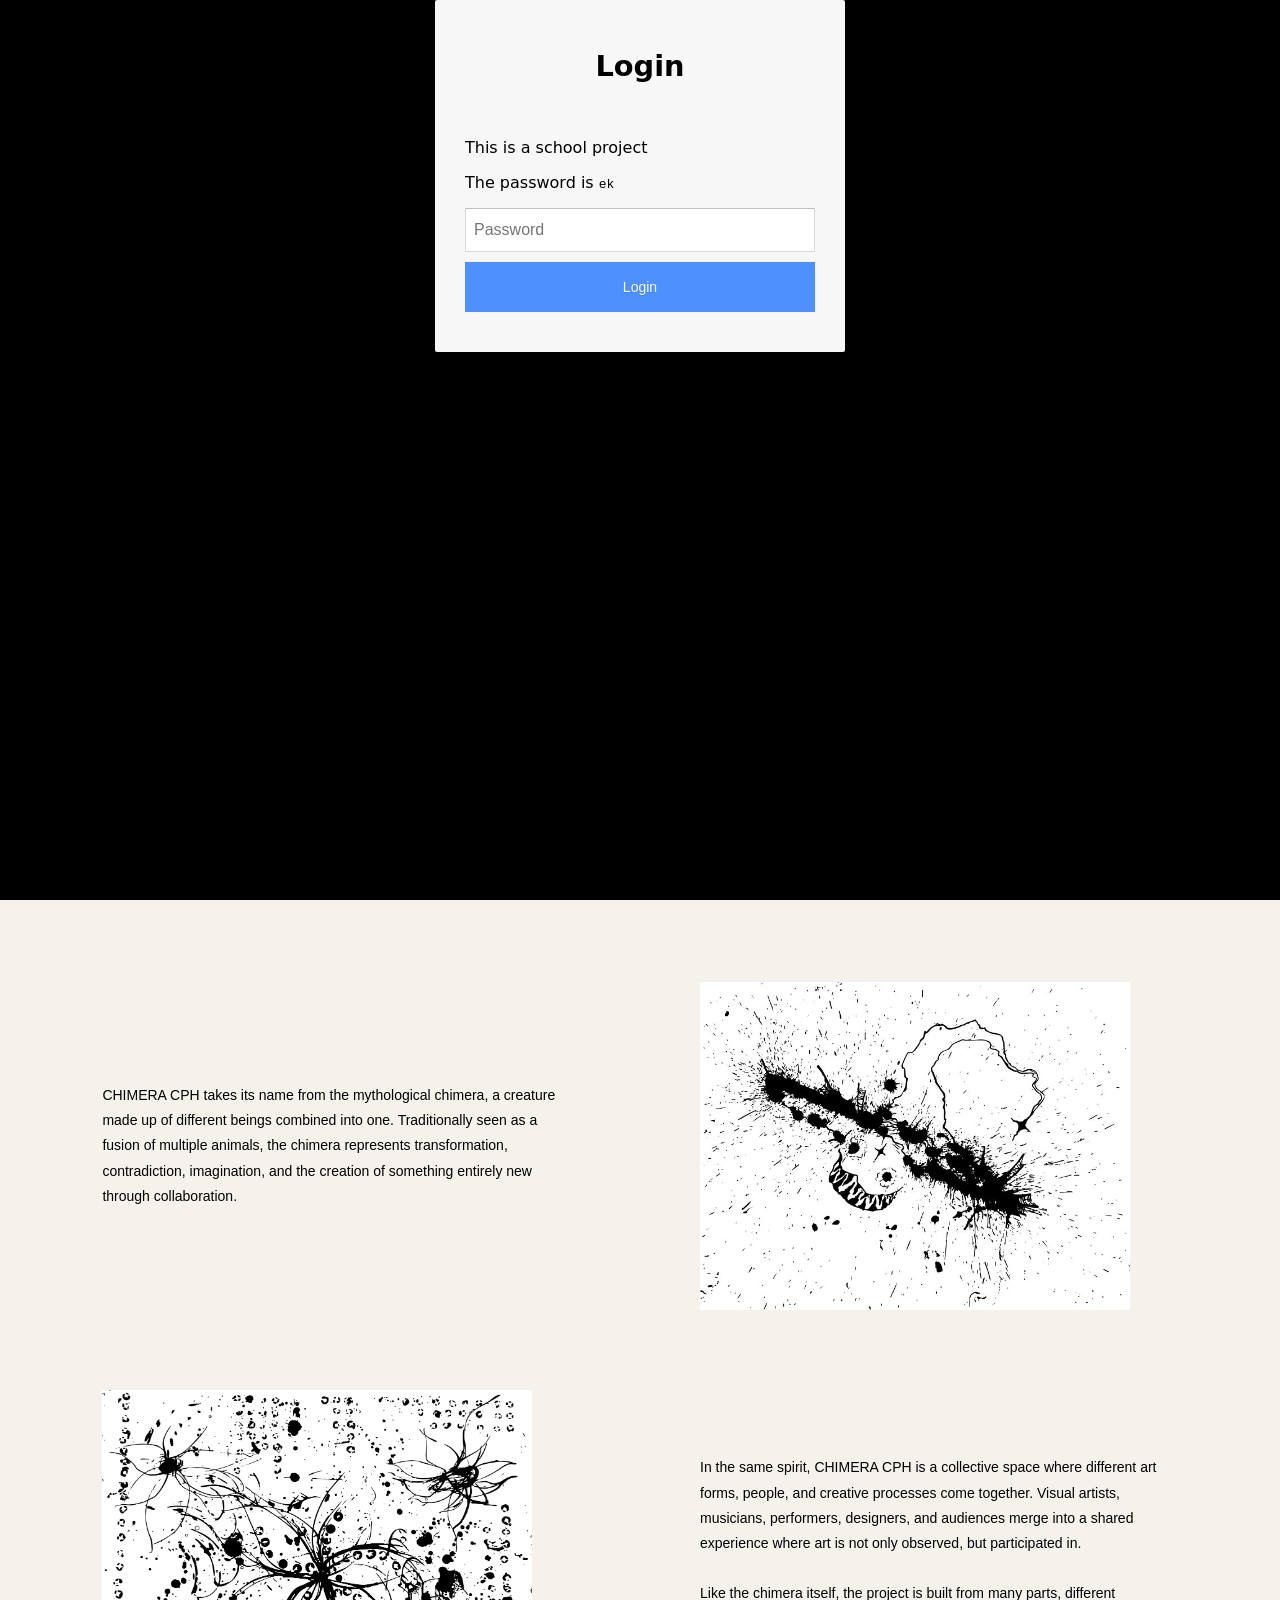
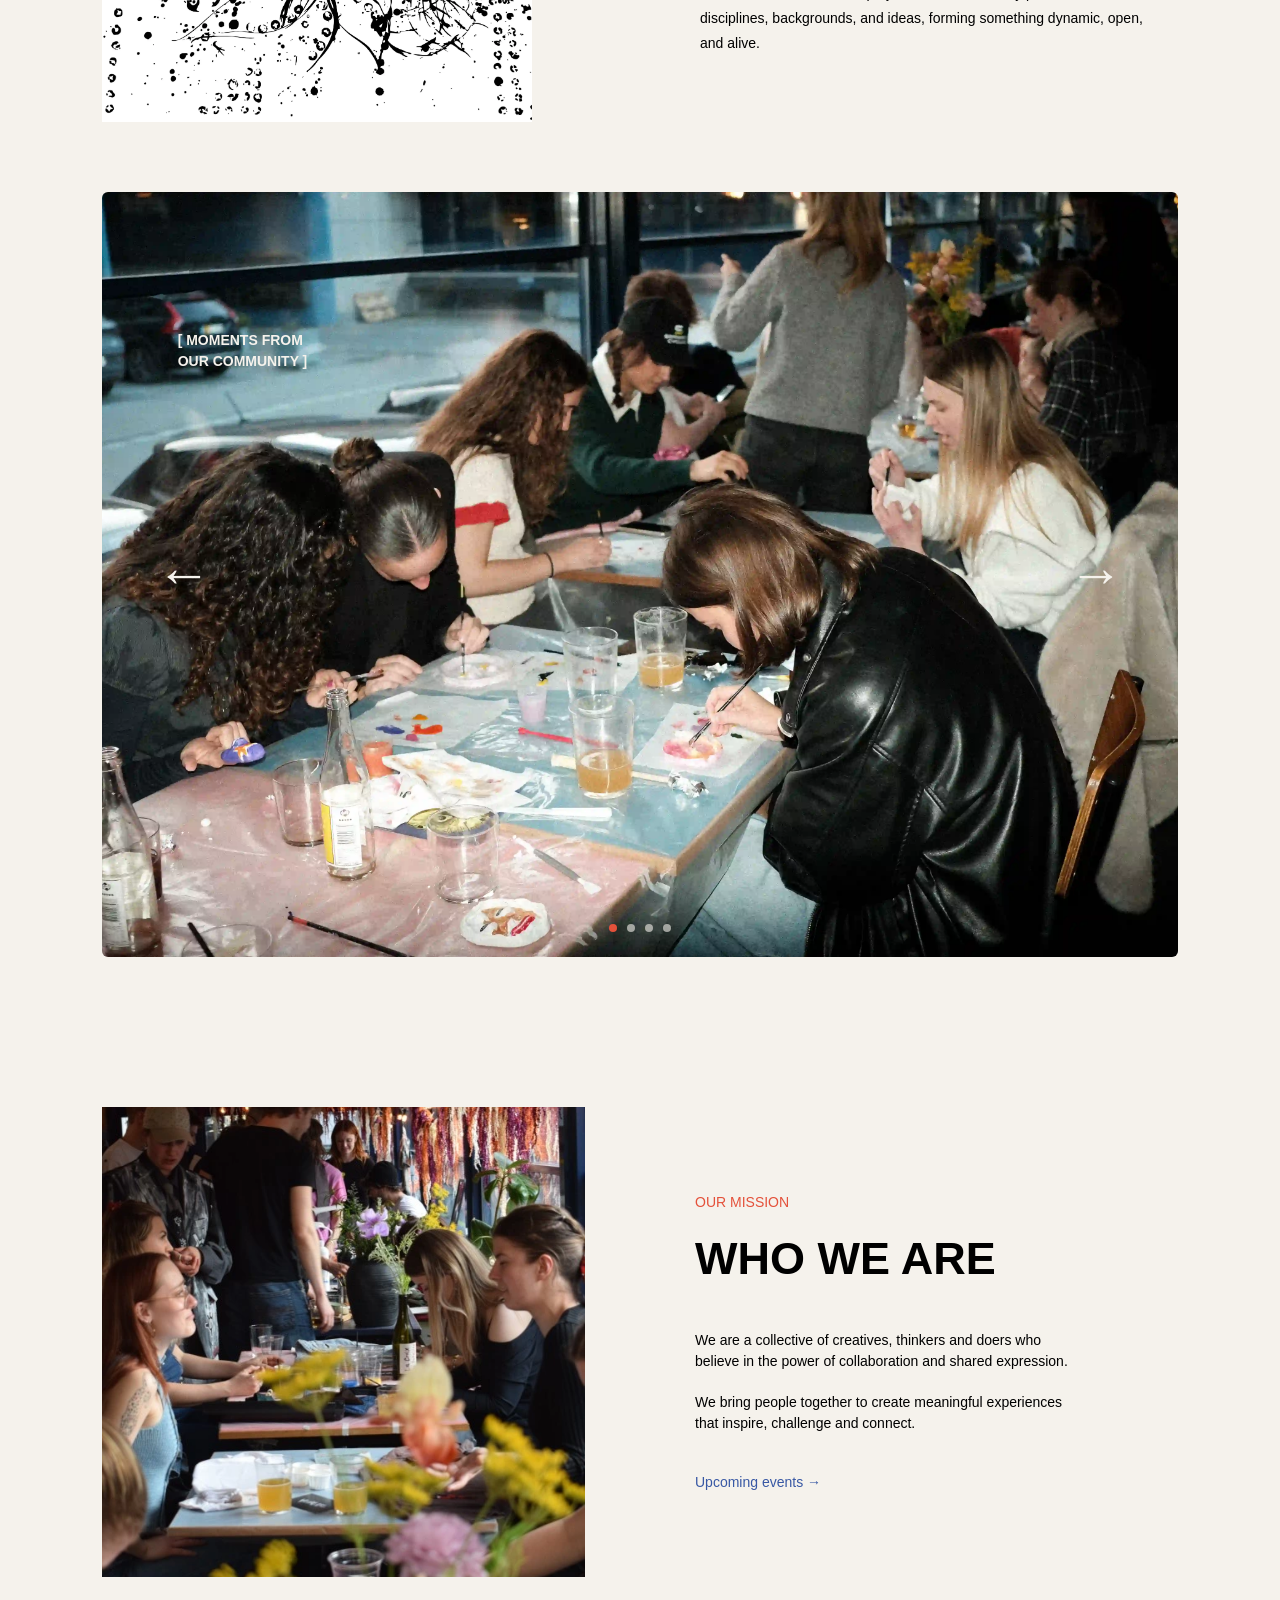
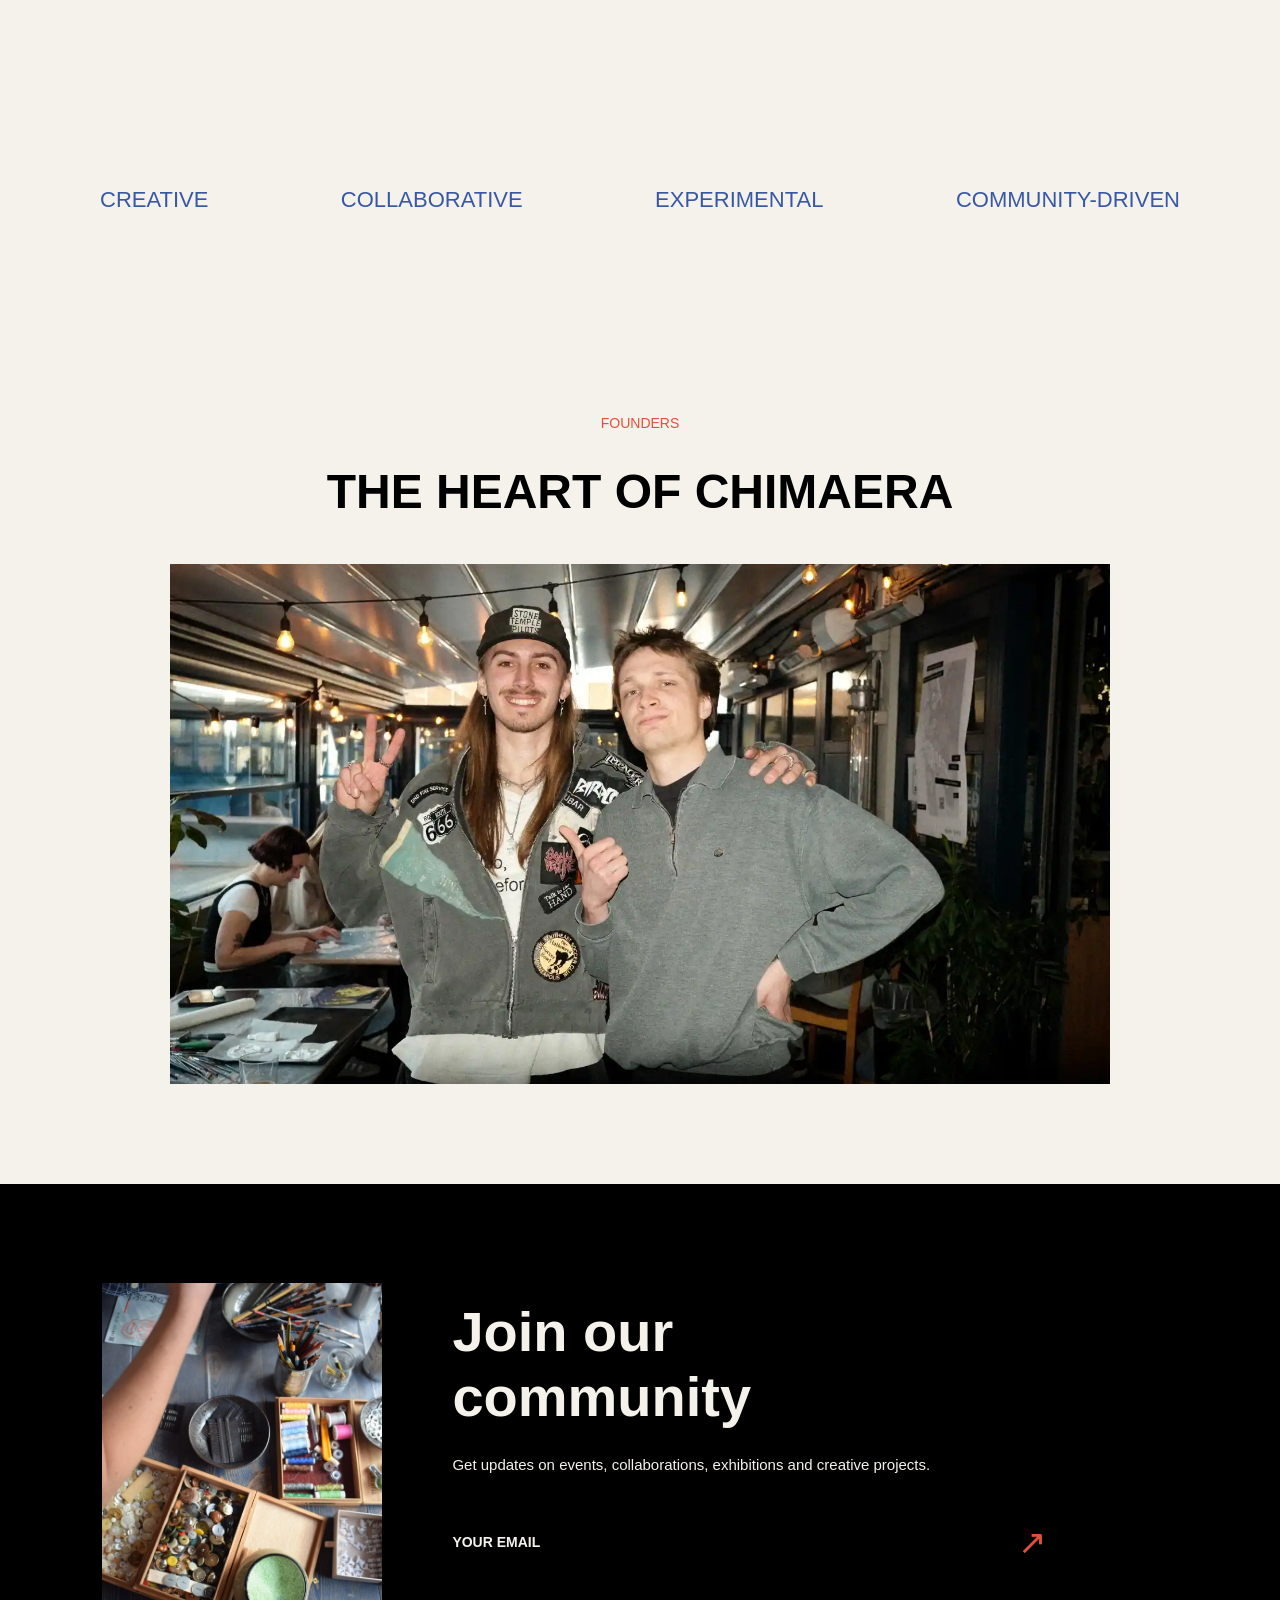
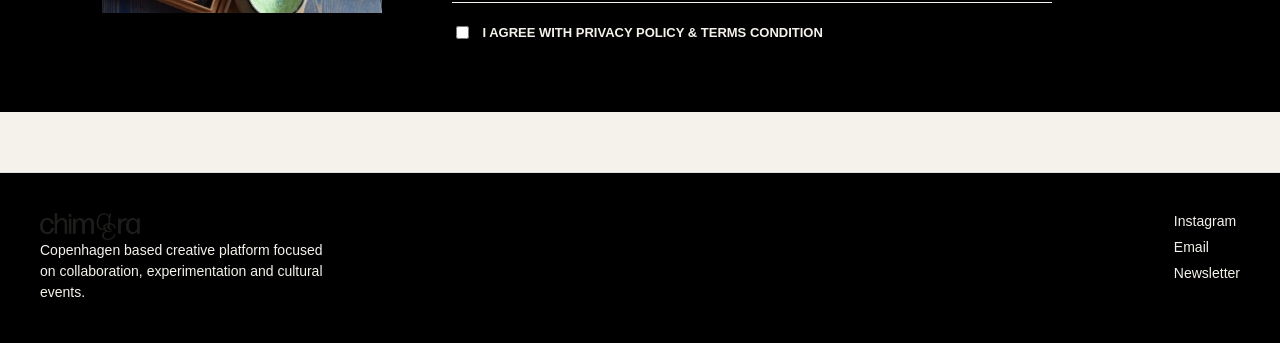
==== commit d3b42ea2: "billeder" ====
--- a/about.html
+++ b/about.html
@@ -58,9 +58,9 @@
 
                 <div class="about-hero_images">
 
-                    <img src="images/Chimaera1.jpg" alt="Creative event" class="about-hero_main-img">
-
-                    <img src="images/Chimaera3.jpg" alt="Event details" class="about-hero_small-img">
+                    <img src="images/Chimaera1.webp" alt="Creative event" class="about-hero_main-img">
+
+                    <img src="images/Chimaera3.webp" alt="Event details" class="about-hero_small-img">
 
                 </div>
 
@@ -89,11 +89,11 @@
             </div>
 
             <div class="about-name-image">
-                <img src="images/blaek1.jpg" alt="Chimaera artwork">
+                <img src="images/blaek1.webp" alt="Chimaera artwork">
             </div>
 
             <div class="about-name-image">
-                <img src="images/blaek2.jpg" alt="Chimaera artwork">
+                <img src="images/blaek2.webp" alt="Chimaera artwork">
             </div>
 
             <div class="about-name-text">
@@ -126,13 +126,13 @@
 
             <div class="full-carousel_track">
 
-                <img src="images/Chimaera5.jpg" alt="Chimaera community moment">
-
-                <img src="images/Chimaera6.jpg" alt="Chimaera community moment">
-
-                <img src="images/Chimaera7.jpg" alt="Chimaera community moment">
-
-                <img src="images/Chimaera8.jpg" alt="Chimaera community moment">
+                <img src="images/Chimaera5.webp" alt="Chimaera community moment">
+
+                <img src="images/Chimaera6.webp" alt="Chimaera community moment">
+
+                <img src="images/Chimaera7.webp" alt="Chimaera community moment">
+
+                <img src="images/Chimaera8.webp" alt="Chimaera community moment">
 
             </div>
 
@@ -153,7 +153,7 @@
 
             <div class="about-info_image">
 
-                <img src="images/Chimaera2.jpg" alt="Community dinner">
+                <img src="images/Chimaera2.webp" alt="Community dinner">
 
             </div>
 
@@ -201,7 +201,7 @@
 
             <div class="heart_image">
 
-                <img src="images/Chimaera3.jpg" alt="Community moment">
+                <img src="images/Chimaera3.webp" alt="Community moment">
 
             </div>
 
@@ -210,7 +210,7 @@
         <section class="community" id="community">
 
             <div class="community_image">
-                <img src="images/Chimaera4.jpg" alt="Chimaera community event">
+                <img src="images/Chimaera4.webp" alt="Chimaera community event">
             </div>
 
             <div class="community_content">
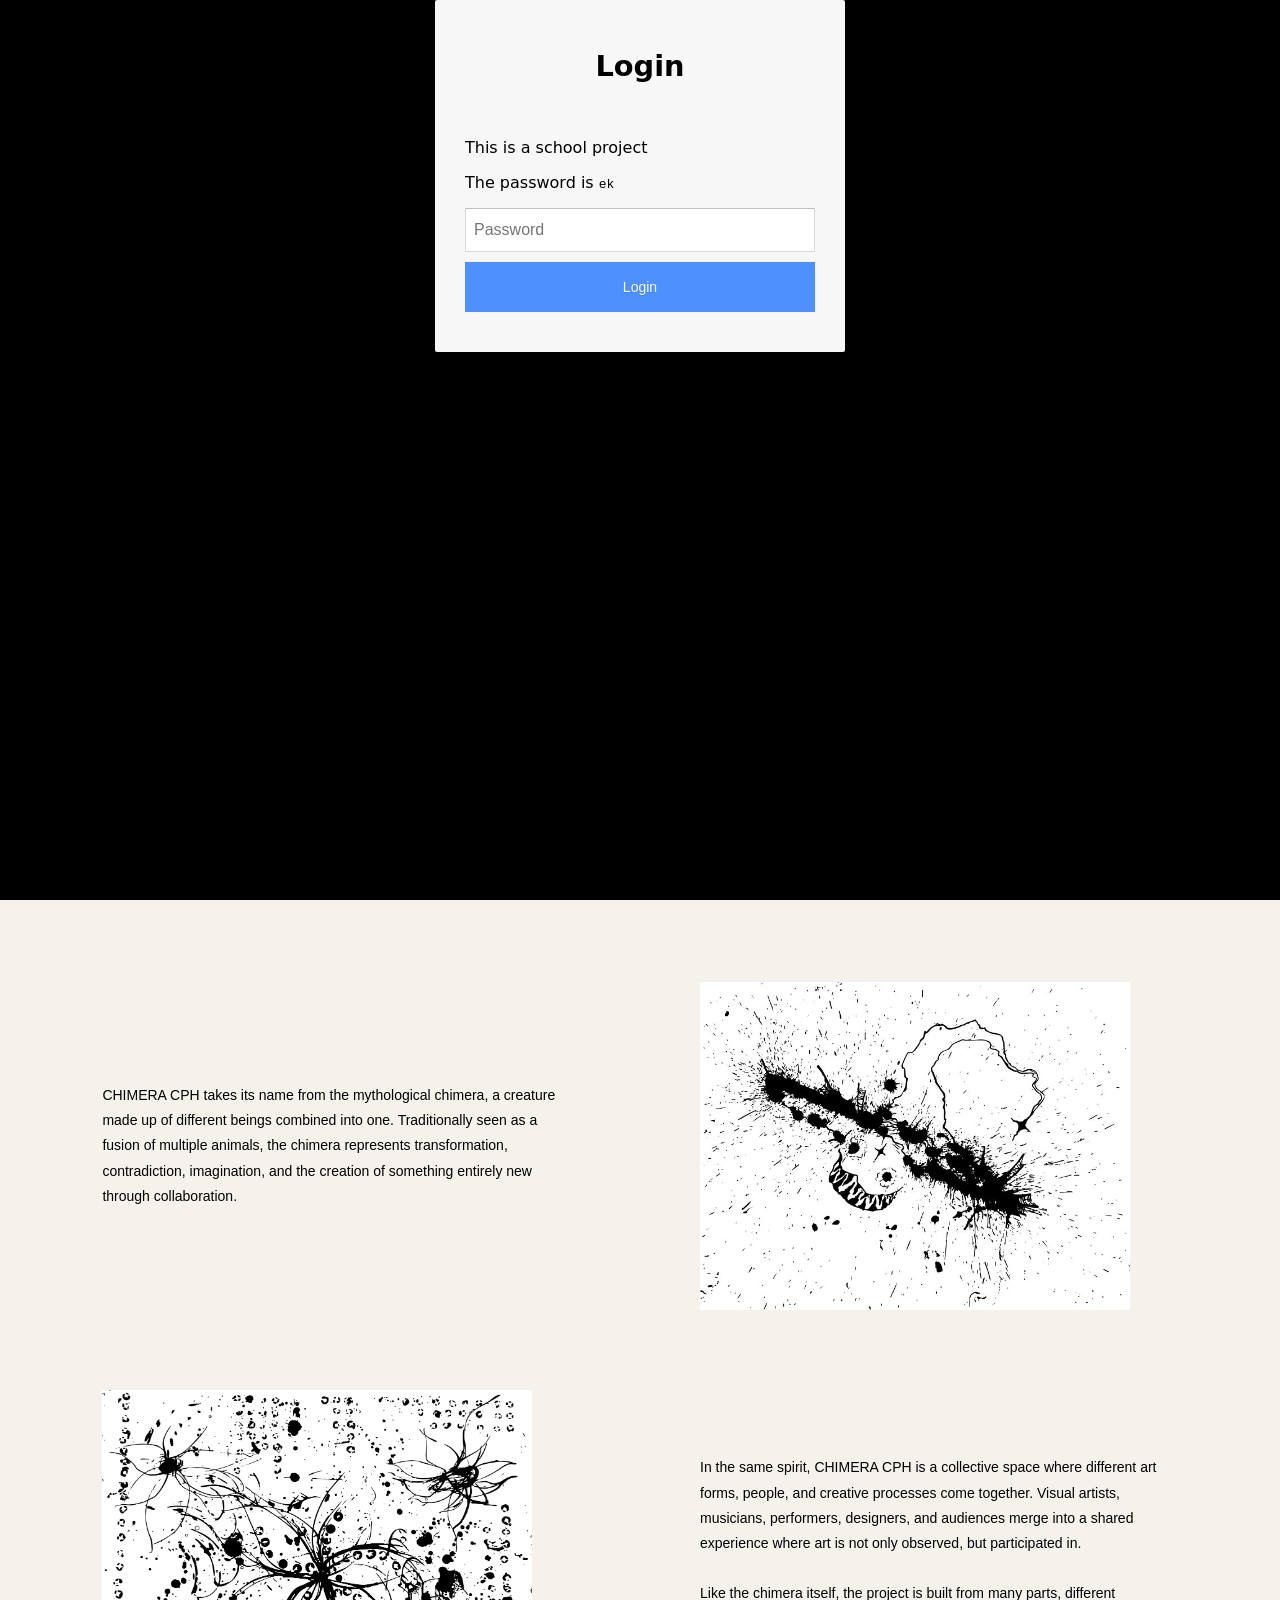
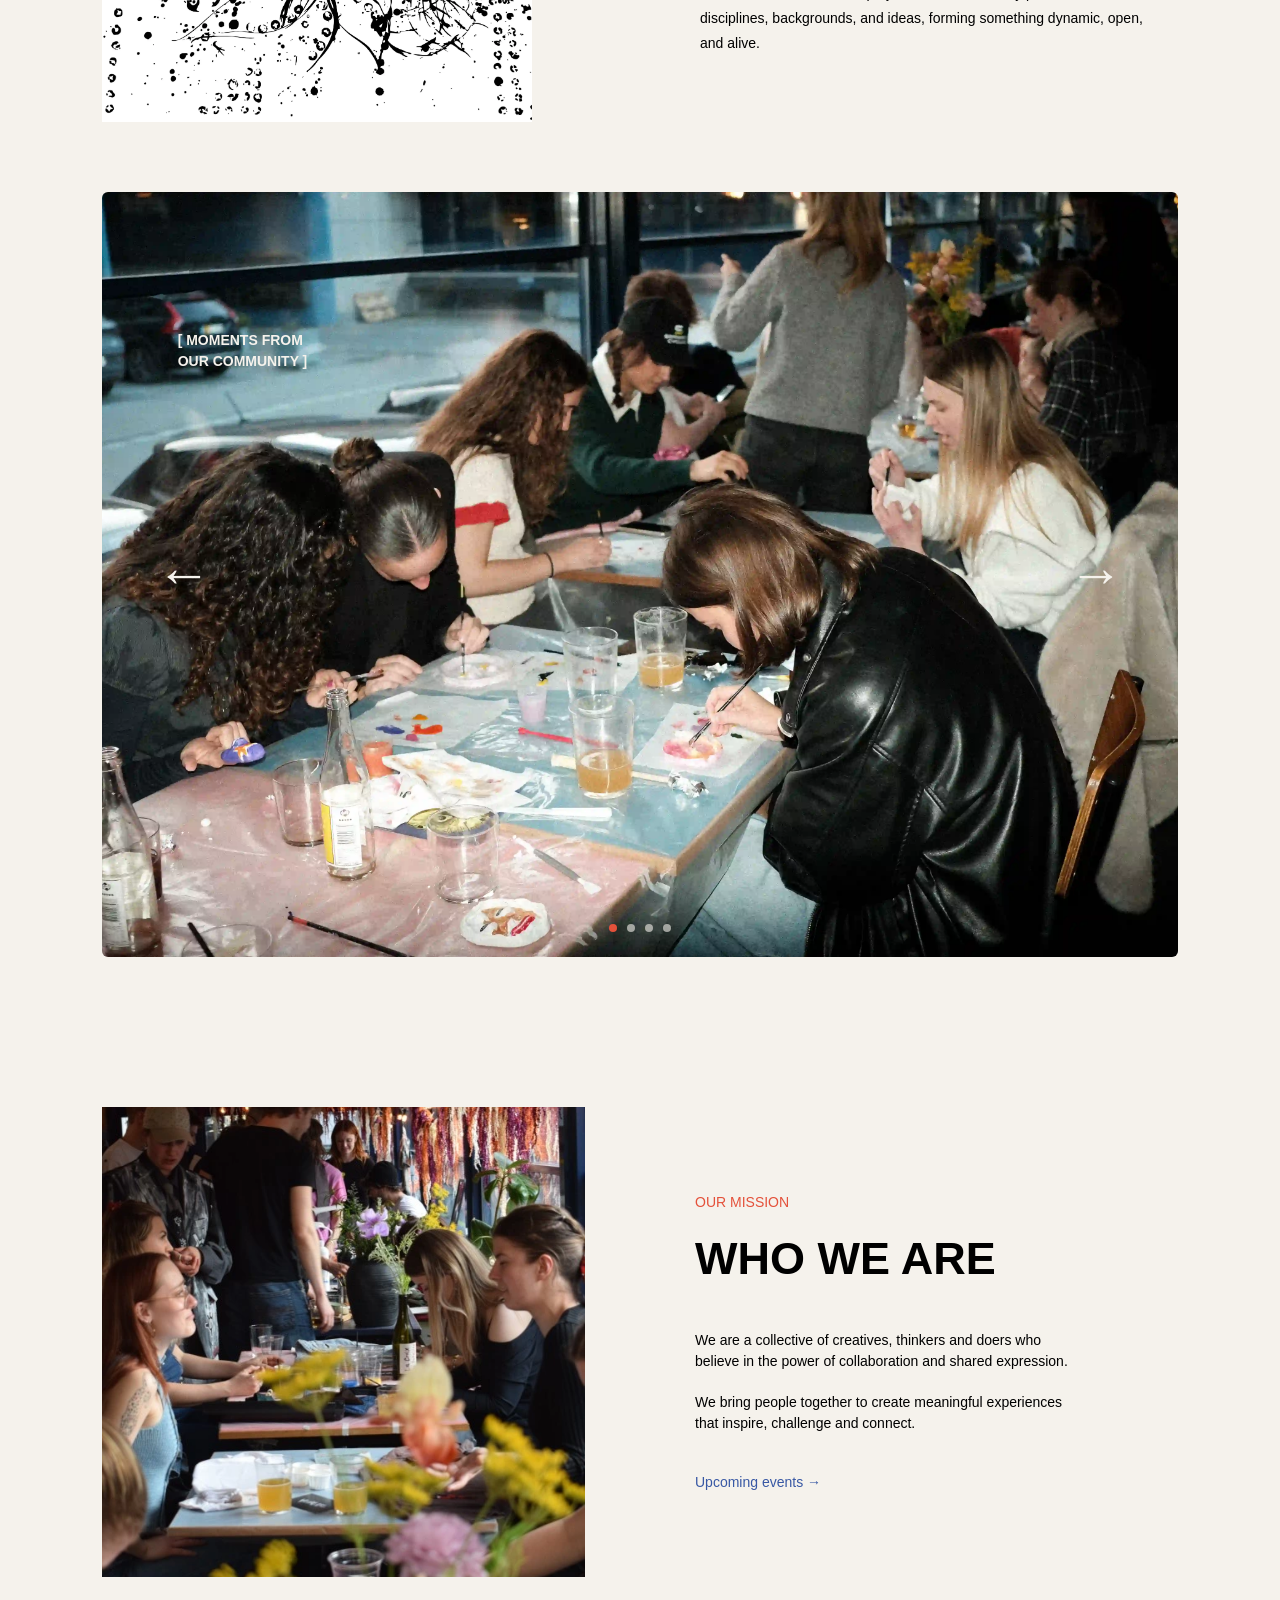
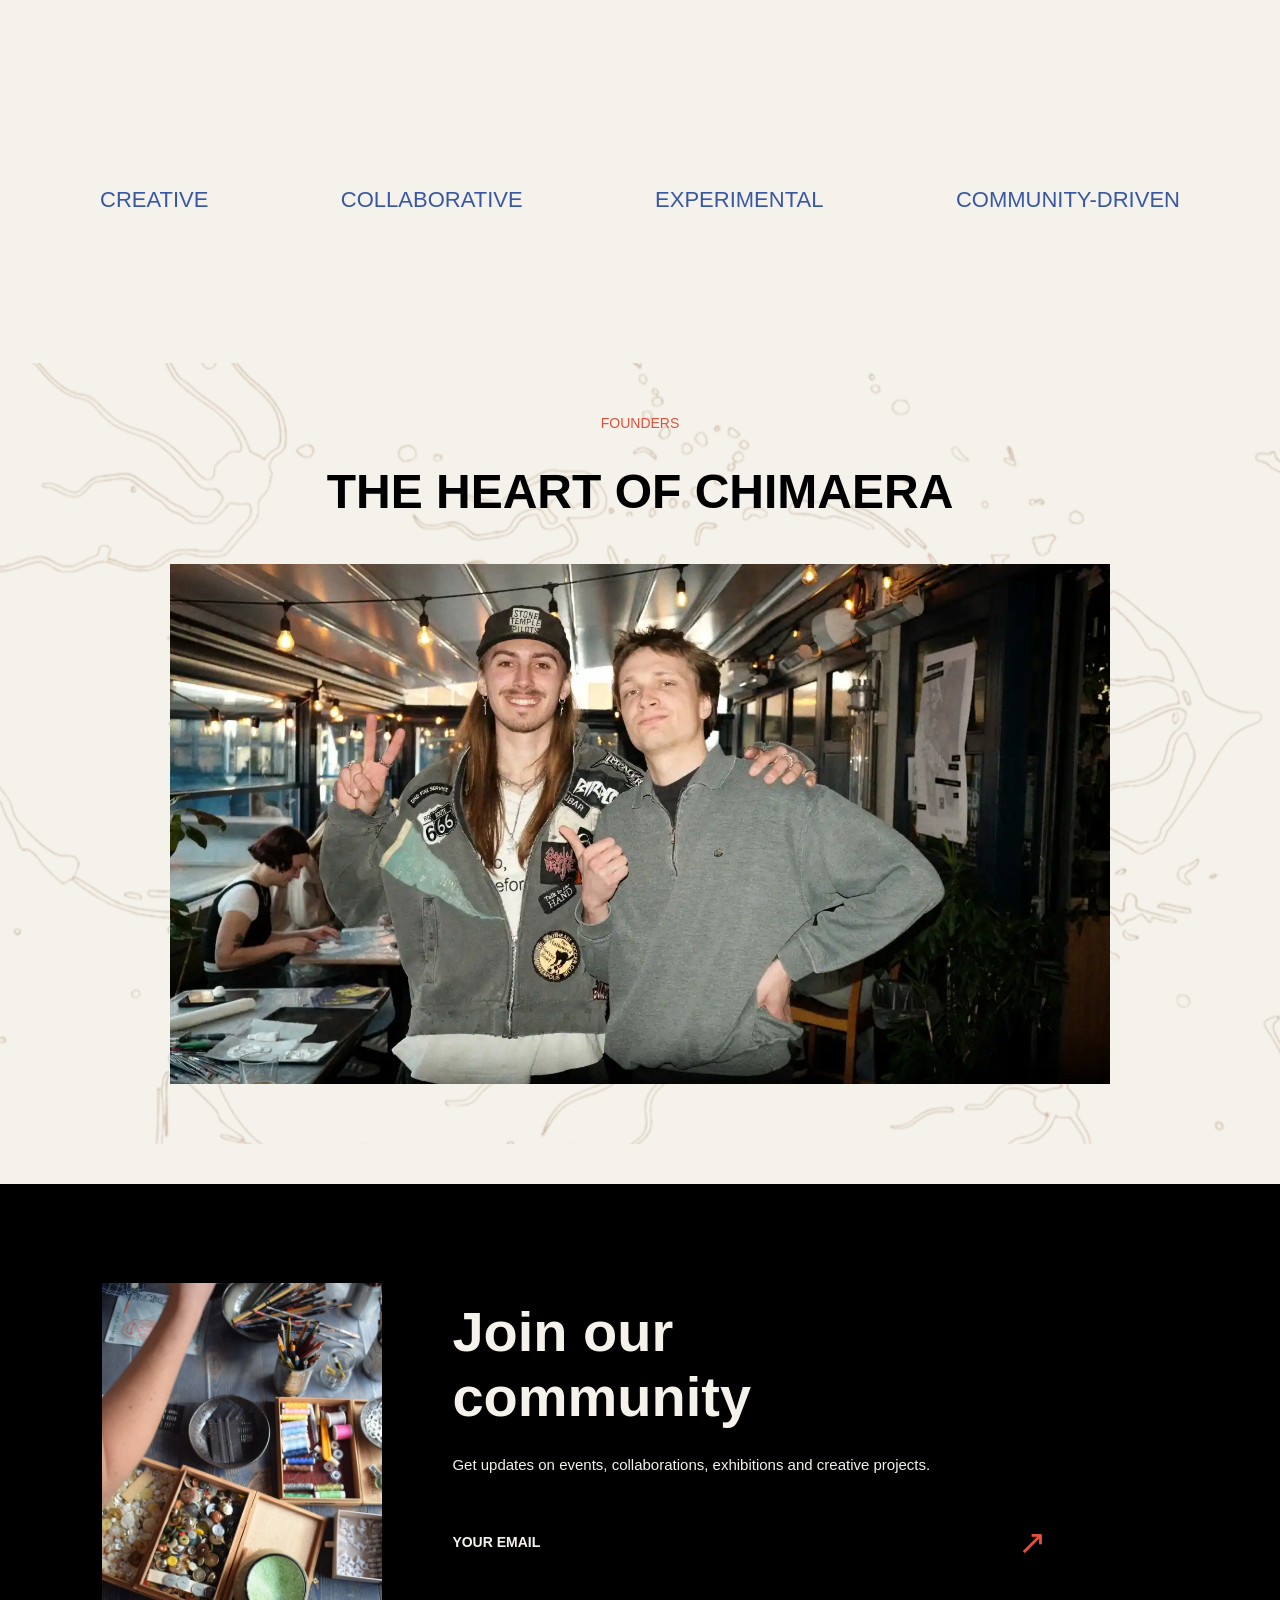
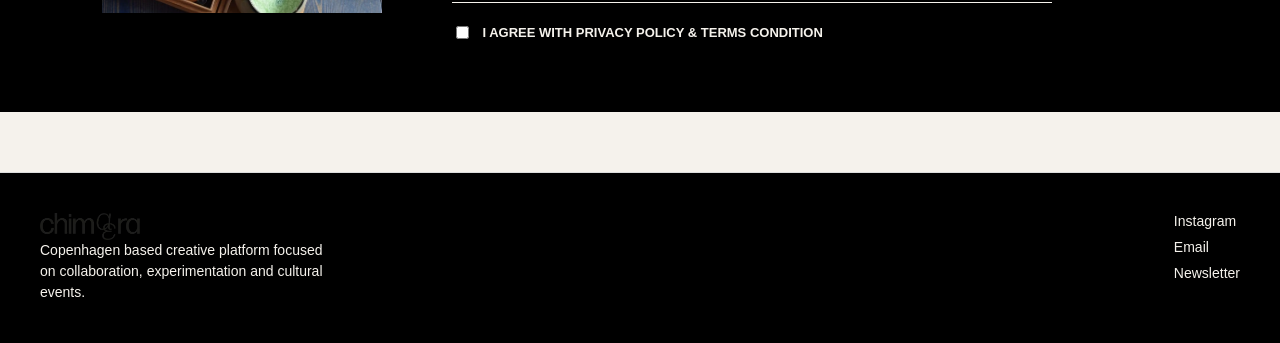
==== commit d2036d1c: "final commit for presentation" ====
--- a/about.html
+++ b/about.html
@@ -21,7 +21,7 @@
 
         <div class="logo">
             <a href="index.html">
-                <img src="imgs/logo.png" alt="Chimaera Logo">
+                <img src="logo.webp" alt="Chimaera Logo">
             </a>
         </div>
 
@@ -252,8 +252,8 @@
         <div class="footer-left">
 
             <div class="footer-logo">
-                <a href="imgs/logo.png">
-                    <img src="imgs/logo.png" alt="Chimaera Logo">
+                <a href="index.html">
+                    <img src="logo.webp" alt="Chimaera Logo">
                 </a>
             </div>
 
--- a/styles/about.css
+++ b/styles/about.css
@@ -97,7 +97,7 @@
   max-width: 1250px;
   padding-top: 60px;
   padding-bottom: 100px;
-  background-image: url(../images/background_2.png);
+  background-image: url(../images/background_2.webp);
   background-position: center;
 }
 
@@ -334,7 +334,7 @@
   display: flex;
   flex-direction: column;
   align-items: center;
-  background-image: url(../images/background_2.png);
+  background-image: url(../images/background_2.webp);
   background-position: center;
 }
 
